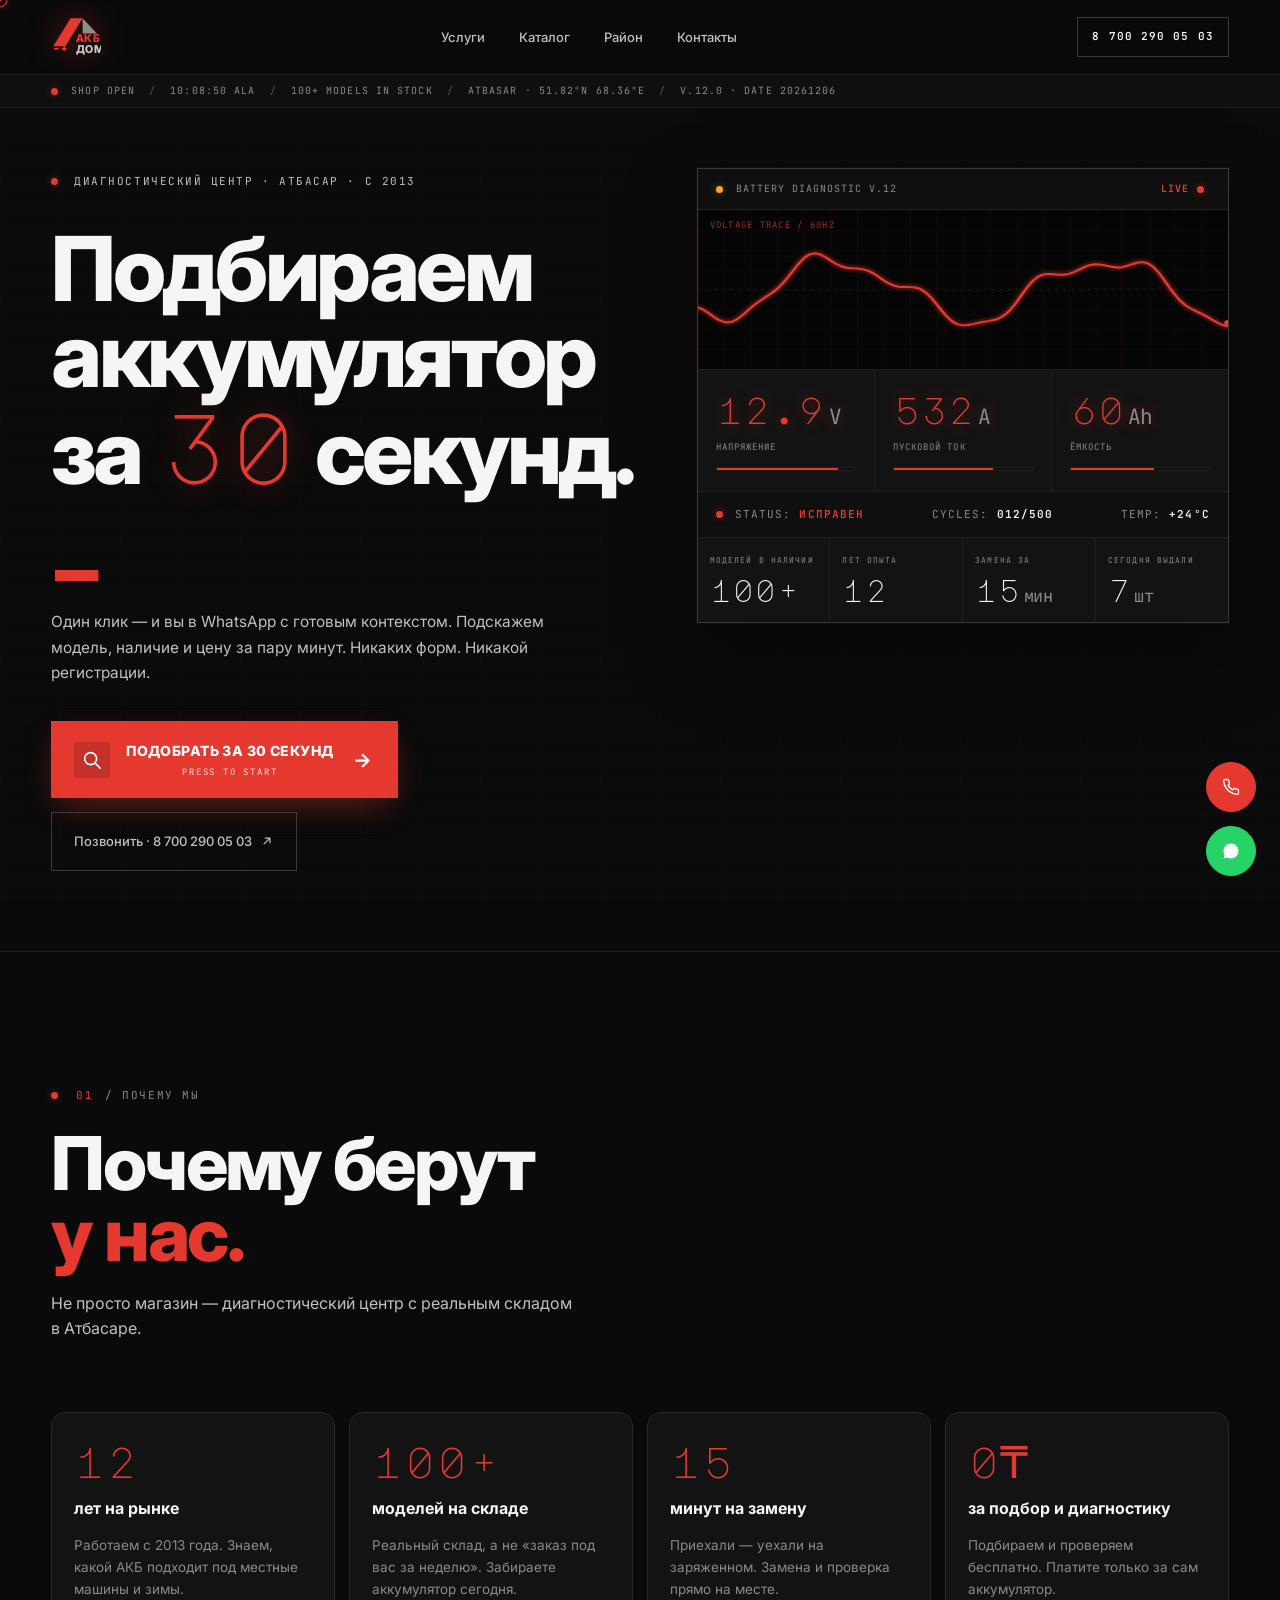
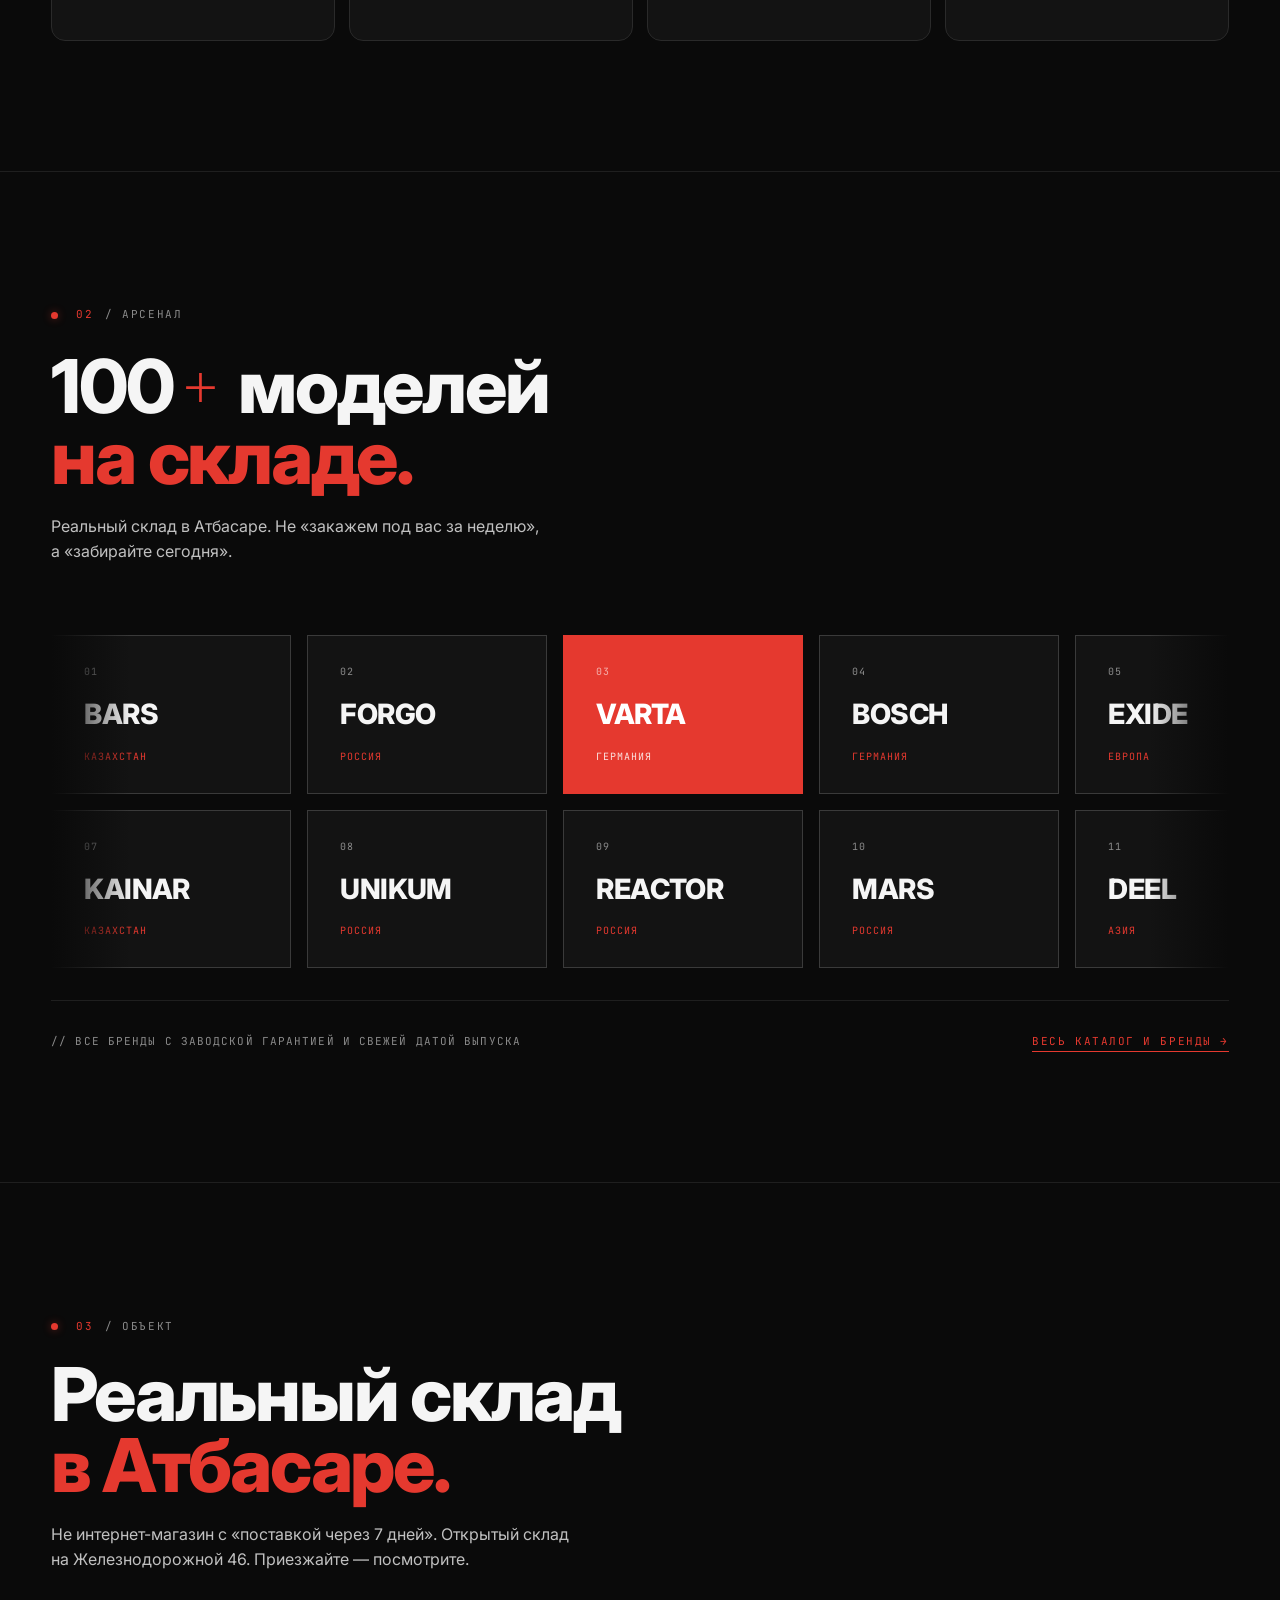
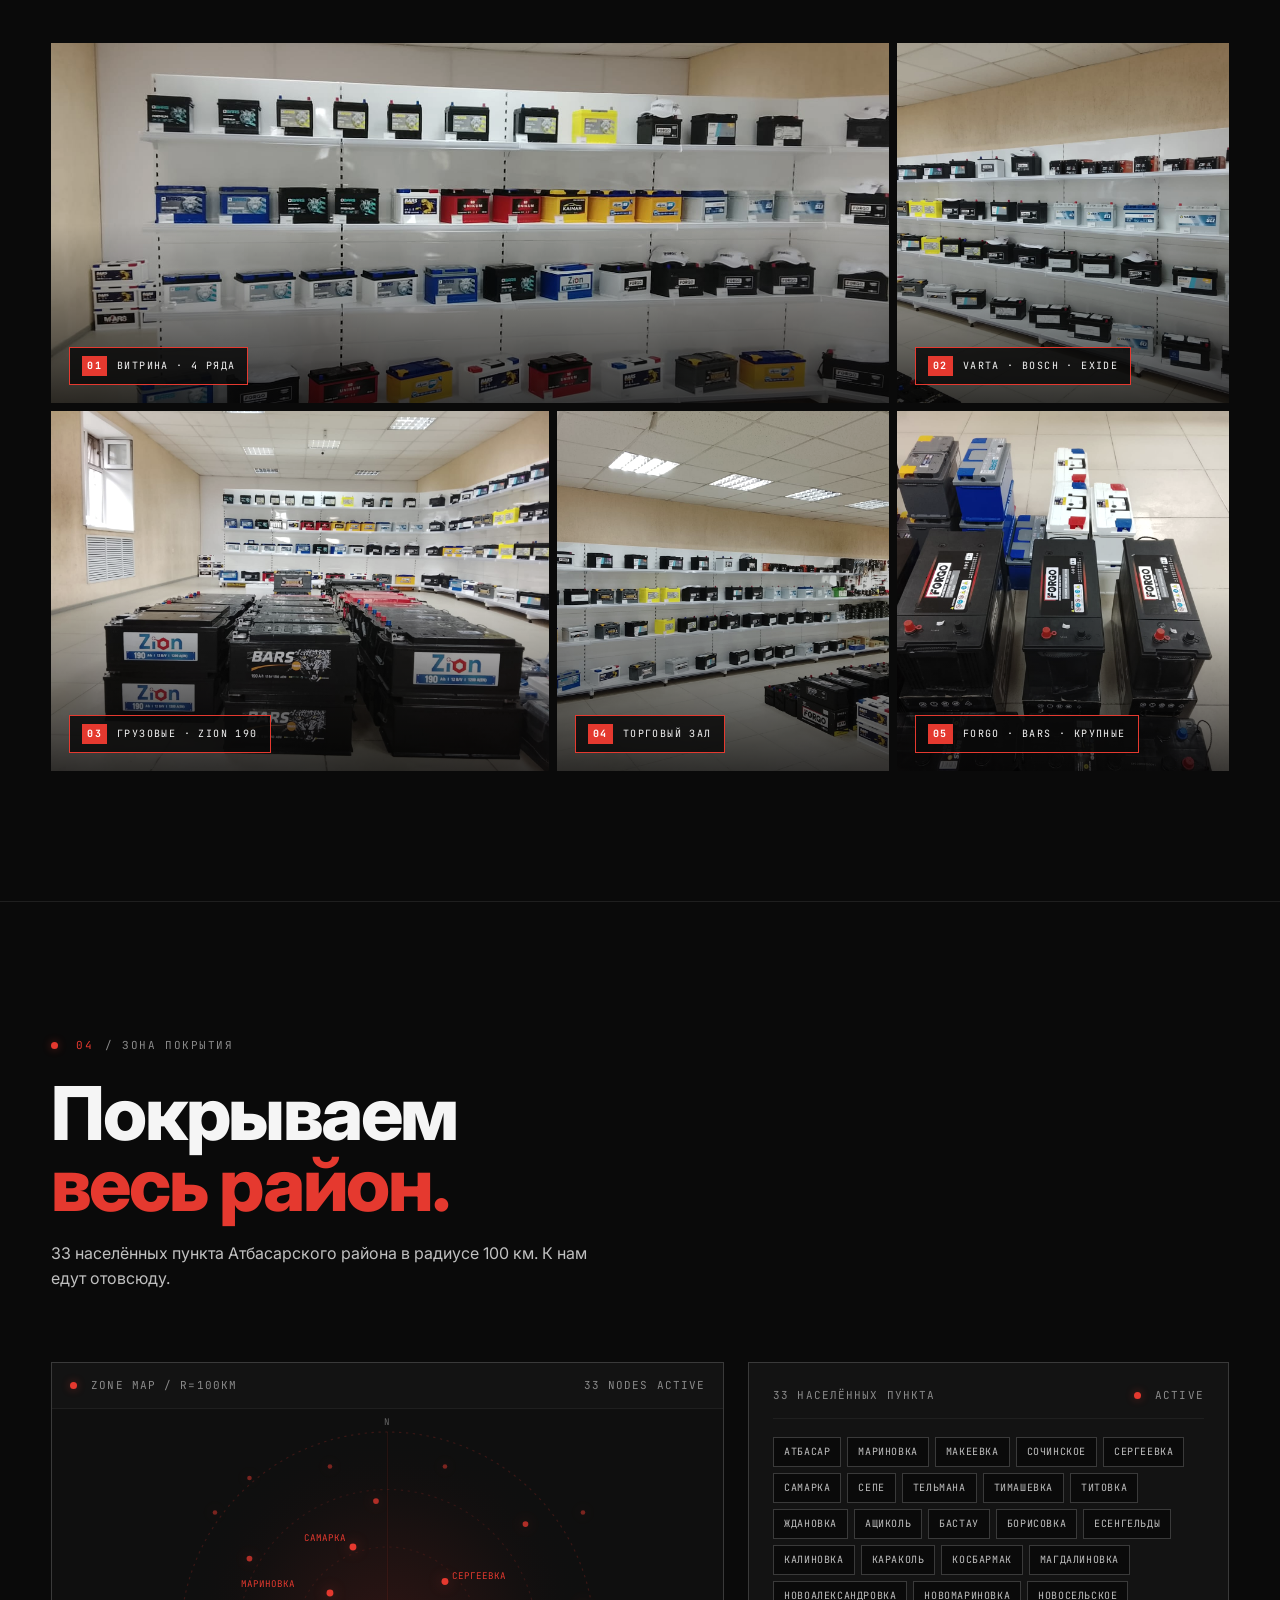
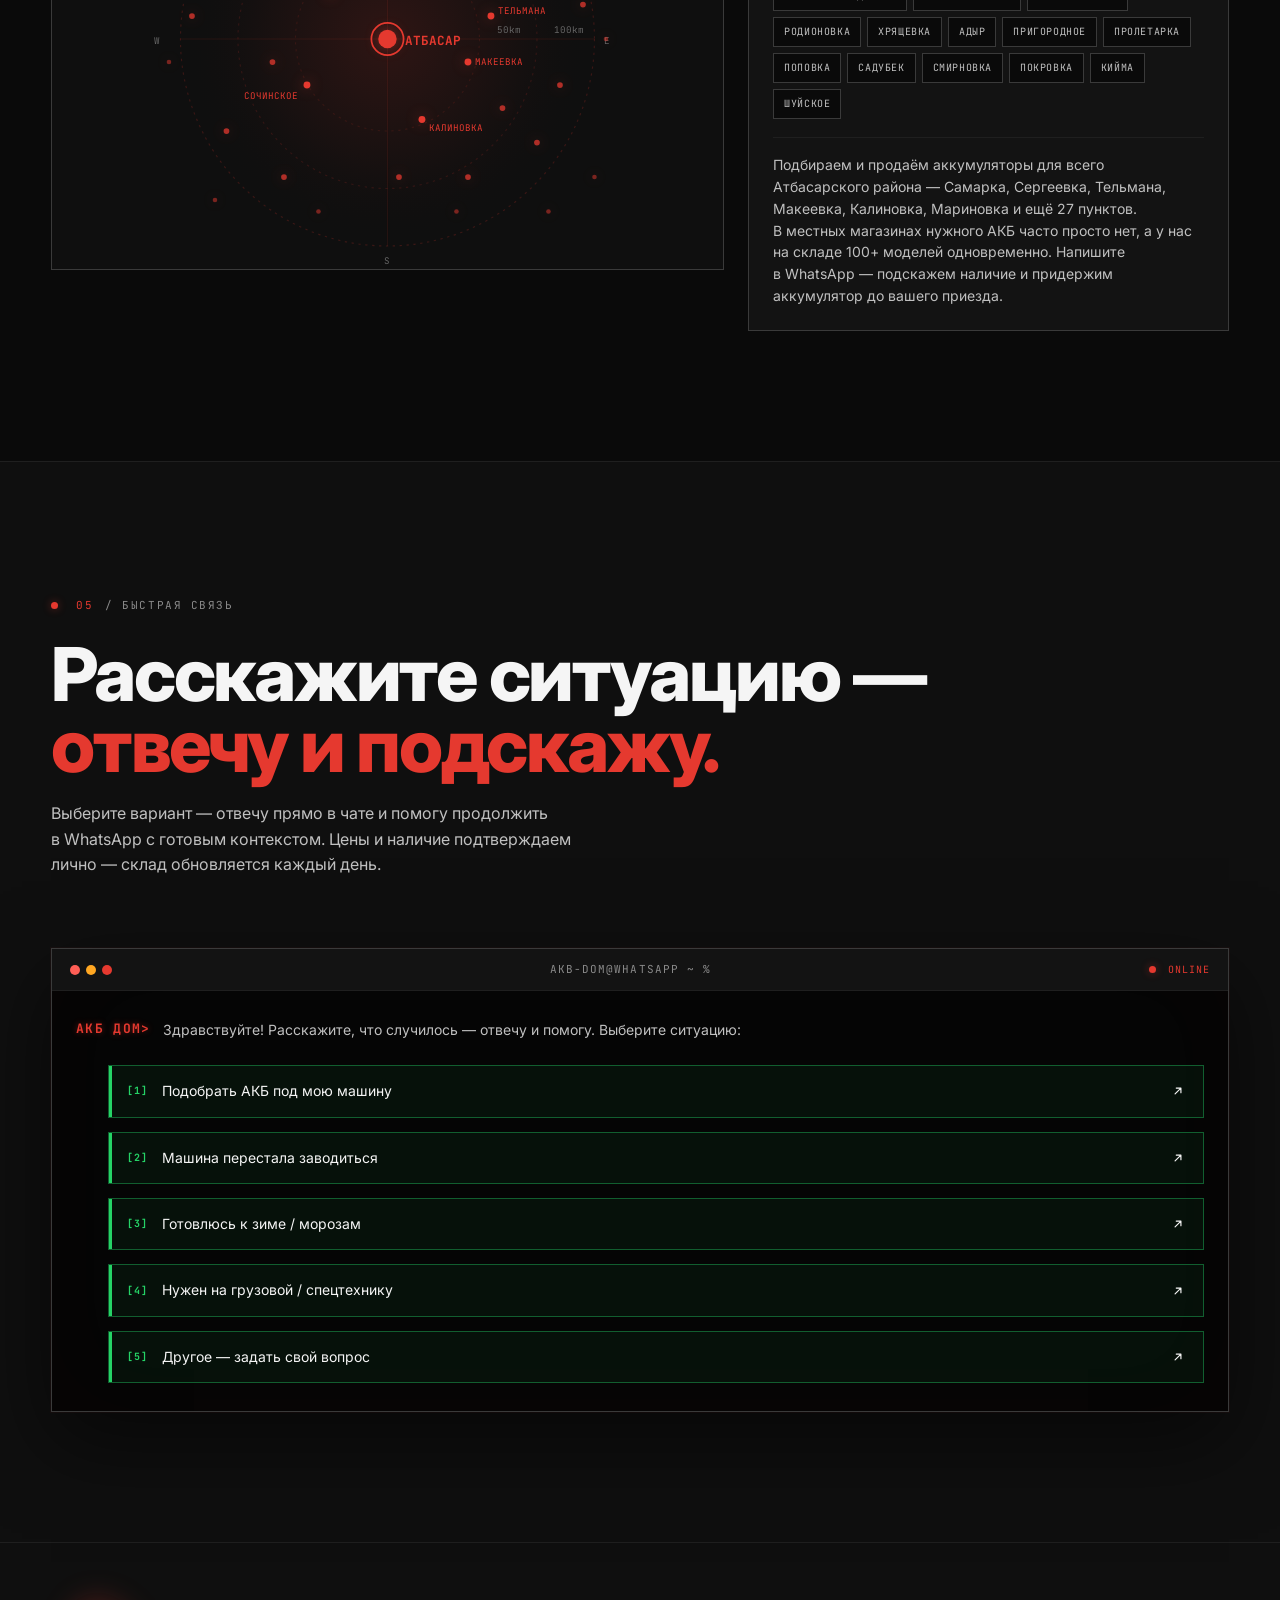
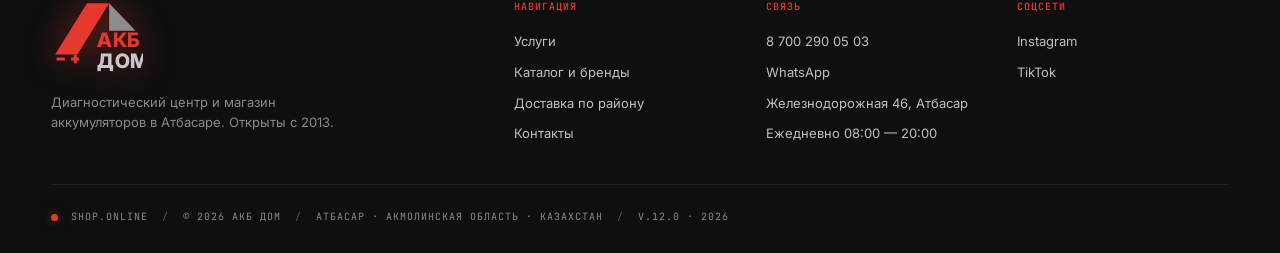
==== index.html @ 61aceb61 "Навигация: убрал номера 01-04 из пунктов меню Co-Authored-By: Claude Opus 4.8 <noreply@anthropic.com" ====
<!DOCTYPE html>
<html lang="ru">
<head>
<meta charset="UTF-8" />
<meta name="viewport" content="width=device-width, initial-scale=1.0, viewport-fit=cover" />
<meta name="theme-color" content="#E5392F" />

<title>Аккумуляторы в Атбасаре — подбор и замена за 15 мин | АКБ Дом</title>
<meta name="description" content="Аккумуляторы в Атбасаре: подбор за 30 сек, замена за 15 мин. 100+ моделей — BARS, VARTA, BOSCH, ZION. Диагностика бесплатно. Железнодорожная 46. ☎ 8 700 290 05 03." />
<meta name="robots" content="index, follow, max-image-preview:large" />
<meta name="geo.region" content="KZ-AKM" />
<meta name="geo.placename" content="Атбасар" />
<meta name="geo.position" content="51.82049;68.36369" />
<meta name="ICBM" content="51.82049, 68.36369" />
<link rel="canonical" href="https://akb-dom-atbasar.kz/" />

<meta property="og:type" content="website" />
<meta property="og:locale" content="ru_KZ" />
<meta property="og:site_name" content="АКБ Дом" />
<meta property="og:title" content="Аккумуляторы в Атбасаре — подбор и замена за 15 мин | АКБ Дом" />
<meta property="og:description" content="Аккумуляторы в Атбасаре: подбор за 30 сек, замена за 15 мин. 100+ моделей — BARS, VARTA, BOSCH, ZION. Диагностика бесплатно. Железнодорожная 46. ☎ 8 700 290 05 03." />
<meta property="og:image" content="https://akb-dom-atbasar.kz/og-cover.jpg" />
<meta property="og:url" content="https://akb-dom-atbasar.kz/" />

<link rel="preconnect" href="https://fonts.googleapis.com" />
<link rel="preconnect" href="https://fonts.gstatic.com" crossorigin />
<link href="https://fonts.googleapis.com/css2?family=Inter:wght@400;500;600;700;800;900&family=JetBrains+Mono:wght@400;500;700&family=Major+Mono+Display&display=swap" rel="stylesheet" />
<link rel="icon" type="image/svg+xml" href="favicon.svg" />
<link rel="stylesheet" href="styles.css?v=1" />

<script type="application/ld+json">
{
  "@context":"https://schema.org","@type":"AutoPartsStore","@id":"https://akb-dom-atbasar.kz/#business",
  "name":"АКБ Дом","alternateName":["AKB Dom Atbasar","АКБ Дом Атбасар"],
  "description":"Диагностический центр и самый большой магазин аккумуляторов в Атбасаре. Бесплатный подбор АКБ. 100+ моделей. 12 лет на рынке. BARS, FORGO, VARTA, BOSCH, EXIDE, ZION, KAINAR.",
  "url":"https://akb-dom-atbasar.kz/","logo":"https://akb-dom-atbasar.kz/images/akb-dom-logo.jpg",
  "image":["https://akb-dom-atbasar.kz/images/akb-dom-atbasar-1.jpg","https://akb-dom-atbasar.kz/images/akb-dom-atbasar-2.jpg","https://akb-dom-atbasar.kz/images/akb-dom-atbasar-3.jpg","https://akb-dom-atbasar.kz/images/akb-dom-atbasar-4.jpg"],
  "telephone":"+77002900503","priceRange":"20000 — 180000 ₸","currenciesAccepted":"KZT","paymentAccepted":"Cash, Credit Card, Kaspi","foundingDate":"2013",
  "address":{"@type":"PostalAddress","streetAddress":"Железнодорожная улица, 46","addressLocality":"Атбасар","addressRegion":"Акмолинская область","addressCountry":"KZ","postalCode":"020400"},
  "geo":{"@type":"GeoCoordinates","latitude":51.82049,"longitude":68.36369},
  "openingHoursSpecification":[{"@type":"OpeningHoursSpecification","dayOfWeek":["Monday","Tuesday","Wednesday","Thursday","Friday","Saturday","Sunday"],"opens":"08:00","closes":"20:00"}],
  "sameAs":["https://www.instagram.com/akb.dom_astana","https://www.tiktok.com/@akb.dom_astana","https://2gis.kz/firm/70000001114789784"],
  "hasMap":"https://2gis.kz/firm/70000001114789784",
  "areaServed":[{"@type":"City","name":"Атбасар"},{"@type":"AdministrativeArea","name":"Атбасарский район"},{"@type":"Place","name":"Самарка"},{"@type":"Place","name":"Сергеевка"},{"@type":"Place","name":"Тельмана"},{"@type":"Place","name":"Макеевка"},{"@type":"Place","name":"Калиновка"},{"@type":"Place","name":"Сочинское"},{"@type":"Place","name":"Мариновка"}],
  "makesOffer":[
    {"@type":"Offer","itemOffered":{"@type":"Service","name":"Подбор аккумулятора","description":"Бесплатный подбор АКБ по марке, модели и году авто за 30 секунд."}},
    {"@type":"Offer","itemOffered":{"@type":"Service","name":"Замена аккумулятора","description":"Замена АКБ на месте в Атбасаре за 15 минут."}},
    {"@type":"Offer","itemOffered":{"@type":"Service","name":"Диагностика аккумулятора","description":"Проверка напряжения, пускового тока и состояния батареи."}},
    {"@type":"Offer","itemOffered":{"@type":"Service","name":"Зарядка аккумулятора","description":"Зарядка разряженного аккумулятора правильным током."}}
  ],
  "brand":[{"@type":"Brand","name":"BARS"},{"@type":"Brand","name":"FORGO"},{"@type":"Brand","name":"VARTA"},{"@type":"Brand","name":"BOSCH"},{"@type":"Brand","name":"EXIDE"},{"@type":"Brand","name":"ZION"},{"@type":"Brand","name":"KAINAR"},{"@type":"Brand","name":"UNIKUM"}]
}
</script>
</head>
<body>

<svg xmlns="http://www.w3.org/2000/svg" style="display:none">
  <defs>
    <symbol id="roof" viewBox="0 0 40 40"><path d="M 22 6 L 36 24 L 22 24 Z" fill="#8E8D8D"/><path d="M 6 24 L 18 6 L 30 24 Z" fill="#E5392F"/><rect x="13" y="22" width="2" height="6" fill="#E5392F"/><rect x="21" y="22" width="2" height="6" fill="#8E8D8D"/></symbol>
    <symbol id="bolt" viewBox="0 0 24 24"><path d="M14 2 L4 14 H11 L10 22 L20 10 H13 L14 2 Z" fill="currentColor"/></symbol>
    <symbol id="arrow" viewBox="0 0 24 24"><path d="M5 12 H19 M13 6 L19 12 L13 18" fill="none" stroke="currentColor" stroke-width="2" stroke-linejoin="round" stroke-linecap="round"/></symbol>
    <symbol id="arrow-tr" viewBox="0 0 24 24"><path d="M7 17 L17 7 M9 7 H17 V15" fill="none" stroke="currentColor" stroke-width="2" stroke-linejoin="round" stroke-linecap="round"/></symbol>
    <symbol id="phone" viewBox="0 0 24 24"><path d="M22 16.92v3a2 2 0 0 1-2.18 2 19.79 19.79 0 0 1-8.63-3.07 19.5 19.5 0 0 1-6-6 19.79 19.79 0 0 1-3.07-8.67A2 2 0 0 1 4.11 2h3a2 2 0 0 1 2 1.72c.13.96.37 1.9.72 2.81a2 2 0 0 1-.45 2.11L8.09 9.91a16 16 0 0 0 6 6l1.27-1.27a2 2 0 0 1 2.11-.45c.91.35 1.85.59 2.81.72A2 2 0 0 1 22 16.92z" fill="none" stroke="currentColor" stroke-width="1.8" stroke-linejoin="round" stroke-linecap="round"/></symbol>
    <symbol id="wa" viewBox="0 0 24 24"><path d="M17.5 14.4c-.3-.15-1.76-.87-2.03-.97-.27-.1-.47-.15-.67.15-.2.3-.77.97-.94 1.16-.17.2-.35.22-.64.08-.3-.15-1.26-.46-2.39-1.48-.88-.79-1.48-1.76-1.65-2.06-.17-.3-.02-.46.13-.6.13-.13.3-.35.45-.52.15-.17.2-.3.3-.5.1-.2.05-.37-.03-.52-.07-.15-.67-1.61-.92-2.21-.24-.58-.49-.5-.67-.51-.17-.01-.37-.01-.57-.01-.2 0-.52.07-.79.37-.27.3-1.04 1.02-1.04 2.48s1.07 2.88 1.21 3.07c.15.2 2.1 3.2 5.08 4.49.71.3 1.26.49 1.69.62.71.23 1.36.2 1.87.12.57-.08 1.76-.72 2-1.41.25-.7.25-1.29.17-1.41-.07-.12-.27-.2-.57-.35zM12 2C6.48 2 2 6.48 2 12c0 1.9.53 3.66 1.44 5.17L2 22l4.83-1.44A9.97 9.97 0 0 0 12 22c5.52 0 10-4.48 10-10S17.52 2 12 2z" fill="currentColor"/></symbol>
    <symbol id="check" viewBox="0 0 24 24"><path d="M5 12 L10 17 L19 7" fill="none" stroke="currentColor" stroke-width="2.5" stroke-linejoin="round" stroke-linecap="round"/></symbol>
    <symbol id="x" viewBox="0 0 24 24"><path d="M6 6 L18 18 M18 6 L6 18" stroke="currentColor" stroke-width="2" stroke-linecap="round"/></symbol>
    <symbol id="dot" viewBox="0 0 8 8"><circle cx="4" cy="4" r="2" fill="currentColor"/></symbol>
    <symbol id="key" viewBox="0 0 24 24"><path d="M15 7 A 4 4 0 1 0 11.85 11.85 L 4 19.7 V 21 H 6 V 19 H 8 V 17 H 10 V 14.85" fill="none" stroke="currentColor" stroke-width="1.8" stroke-linejoin="round" stroke-linecap="round"/><circle cx="16" cy="7" r="1.2" fill="currentColor"/></symbol>
    <symbol id="search" viewBox="0 0 24 24"><circle cx="10.5" cy="10.5" r="6.5" fill="none" stroke="currentColor" stroke-width="1.8"/><line x1="15.5" y1="15.5" x2="21" y2="21" stroke="currentColor" stroke-width="1.8" stroke-linecap="round"/></symbol>
    <symbol id="logo" viewBox="40 40 332 278">
      <polygon points="55,240 170,55 250,55 135,240" fill="#E5392F"/>
      <polygon points="250,55 345,155 250,155" fill="#8E8D8D"/>
      <rect x="60" y="251" width="30" height="11" rx="2" fill="#E5392F"/>
      <rect x="112" y="251" width="30" height="11" rx="2" fill="#E5392F"/>
      <rect x="122" y="241" width="11" height="31" rx="2" fill="#E5392F"/>
      <text x="206" y="212" font-family="Inter, Arial, sans-serif" font-weight="800" font-size="72" letter-spacing="2" fill="#E5392F">АКБ</text>
      <text x="206" y="288" font-family="Inter, Arial, sans-serif" font-weight="800" font-size="72" letter-spacing="2" fill="#C8C8C8">ДОМ</text>
    </symbol>
  </defs>
</svg>

<!-- BOOT SCREEN (приветствие при загрузке) -->
<div class="boot" id="boot" aria-hidden="true">
  <div class="boot-inner">
    <div class="boot-bolt">
      <svg width="56" height="56" viewBox="0 0 24 24"><use href="#bolt"/></svg>
    </div>
    <div class="boot-text">
      <div class="boot-line mono"><span class="boot-prompt">&gt;</span> SYSTEM CHECK ........... <span class="boot-ok">OK</span></div>
      <div class="boot-line mono"><span class="boot-prompt">&gt;</span> BATTERY MODULE ......... <span class="boot-ok">100%</span></div>
      <div class="boot-line mono"><span class="boot-prompt">&gt;</span> CONNECTING TO АКБ ДОМ .. <span class="boot-ok">ONLINE</span></div>
      <div class="boot-line mono"><span class="boot-prompt">&gt;</span> LOADING DIAGNOSTIC UI...</div>
    </div>
  </div>
</div>

<!-- Custom cursor -->
<div class="cursor" id="cursor" aria-hidden="true">
  <svg viewBox="0 0 24 24"><circle cx="12" cy="12" r="6" fill="none" stroke="currentColor" stroke-width="1"/><circle cx="12" cy="12" r="1.4" fill="currentColor"/></svg>
</div>

<!-- Floating CTAs -->
<a class="fcta fcta-call" href="tel:+77002900503" aria-label="Позвонить" data-sound="click">
  <svg width="18" height="18"><use href="#phone"/></svg>
</a>
<a class="fcta fcta-wa" href="https://wa.me/77002900503" target="_blank" rel="noopener" aria-label="WhatsApp" data-sound="click">
  <svg width="18" height="18"><use href="#wa"/></svg>
</a>

<header class="sysbar">
  <div class="container sysbar-row">
    <a href="index.html" class="brand" data-sound="click">
      <span class="brand-mark"><svg width="50" height="42" role="img" aria-label="АКБ Дом — аккумуляторы в Атбасаре"><use href="#logo"/></svg></span>
    </a>
    <nav class="nav">
      <a href="uslugi.html" data-sound="click"><span>Услуги</span></a>
      <a href="katalog.html" data-sound="click"><span>Каталог</span></a>
      <a href="rayon.html" data-sound="click"><span>Район</span></a>
      <a href="kontakty.html" data-sound="click"><span>Контакты</span></a>
    </nav>
    <a href="tel:+77002900503" class="sys-cta mono" data-sound="click">
      8 700 290 05 03
    </a>
  </div>
  <div class="ticker-bar mono" aria-hidden="true">
    <div class="container ticker-row">
      <span><i class="led led-on"></i> SHOP OPEN</span>
      <span class="sep">/</span>
      <span id="local-time">--:--:-- ALA</span>
      <span class="sep">/</span>
      <span class="hide-sm">100+ MODELS IN STOCK</span>
      <span class="sep hide-sm">/</span>
      <span class="hide-sm">ATBASAR · 51.82°N 68.36°E</span>
      <span class="sep hide-sm">/</span>
      <span>v.12.0 · DATE <span id="datestamp">--</span></span>
    </div>
  </div>
</header>

<section class="hero" id="top">
  <div class="hero-grid container">
    <!-- LEFT: Big claim + CTA -->
    <div class="hero-claim">
      <span class="eyebrow mono">
        <i class="led led-on"></i>
        ДИАГНОСТИЧЕСКИЙ ЦЕНТР · АТБАСАР · С 2013
      </span>
      <h1 class="hero-h1">
        Подбираем<br/>
        аккумулятор<br/>
        за <span class="big-num">30</span>&nbsp;секунд.
        <span class="hero-cursor">_</span>
      </h1>
      <p class="hero-sub">
        Один клик — и&nbsp;вы&nbsp;в&nbsp;WhatsApp с&nbsp;готовым контекстом. Подскажем модель,
        наличие и&nbsp;цену за&nbsp;пару минут. Никаких форм. Никакой регистрации.
      </p>
      <div class="hero-actions">
        <button class="ignite-btn" id="ignite-btn" data-sound="ignite">
          <span class="ignite-glow"></span>
          <span class="ignite-icon"><svg width="22" height="22"><use href="#search"/></svg></span>
          <span class="ignite-label">
            <span class="ignite-text">ПОДОБРАТЬ ЗА&nbsp;30&nbsp;СЕКУНД</span>
            <span class="ignite-sub mono">PRESS TO START</span>
          </span>
          <span class="ignite-arrow">→</span>
        </button>
        <a href="tel:+77002900503" class="ghost-btn" data-sound="click">
          <span>Позвонить&nbsp;· 8&nbsp;700&nbsp;290&nbsp;05&nbsp;03</span>
          <svg width="14" height="14"><use href="#arrow-tr"/></svg>
        </a>
      </div>
    </div>

    <!-- RIGHT: Live dashboard widget -->
    <div class="dash">
      <!-- Top: header strip -->
      <div class="dash-head mono">
        <span><i class="led led-amber"></i> BATTERY DIAGNOSTIC v.12</span>
        <span class="dash-head-right">
          <span>LIVE</span>
          <i class="led led-on led-blink"></i>
        </span>
      </div>

      <!-- Big oscilloscope -->
      <div class="osc">
        <svg viewBox="0 0 400 160" preserveAspectRatio="none" aria-hidden="true">
          <!-- grid -->
          <defs>
            <pattern id="osc-grid" width="20" height="20" patternUnits="userSpaceOnUse">
              <path d="M 20 0 L 0 0 0 20" fill="none" stroke="rgba(229,57,47,.08)" stroke-width="1"/>
            </pattern>
          </defs>
          <rect width="400" height="160" fill="url(#osc-grid)"/>
          <!-- middle axis -->
          <line x1="0" y1="80" x2="400" y2="80" stroke="rgba(229,57,47,.2)" stroke-width="1" stroke-dasharray="2 4"/>
          <!-- live wave -->
          <path id="osc-wave" d="" fill="none" stroke="#E5392F" stroke-width="2" stroke-linejoin="round" stroke-linecap="round" filter="url(#osc-glow)"/>
          <filter id="osc-glow">
            <feGaussianBlur in="SourceGraphic" stdDeviation="2"/>
            <feMerge>
              <feMergeNode/>
              <feMergeNode in="SourceGraphic"/>
            </feMerge>
          </filter>
          <!-- moving dot at end -->
          <circle id="osc-dot" cx="0" cy="80" r="3" fill="#E5392F"/>
        </svg>
        <span class="osc-tag mono">VOLTAGE TRACE / 60Hz</span>
      </div>

      <!-- Big metrics row -->
      <div class="metrics">
        <div class="metric">
          <div class="metric-num"><span id="m-voltage">12.8</span><span class="metric-u">V</span></div>
          <div class="metric-lbl mono">НАПРЯЖЕНИЕ</div>
          <div class="metric-bar"><span class="metric-fill" style="width:88%"></span></div>
        </div>
        <div class="metric">
          <div class="metric-num"><span id="m-cca">540</span><span class="metric-u">A</span></div>
          <div class="metric-lbl mono">ПУСКОВОЙ&nbsp;ТОК</div>
          <div class="metric-bar"><span class="metric-fill" style="width:72%"></span></div>
        </div>
        <div class="metric">
          <div class="metric-num"><span id="m-cap">60</span><span class="metric-u">Ah</span></div>
          <div class="metric-lbl mono">ЁМКОСТЬ</div>
          <div class="metric-bar"><span class="metric-fill" style="width:60%"></span></div>
        </div>
      </div>

      <!-- Status row -->
      <div class="dash-foot">
        <div class="status-item">
          <i class="led led-on"></i>
          <span class="mono">STATUS: <strong class="ok-text">ИСПРАВЕН</strong></span>
        </div>
        <div class="status-item">
          <span class="mono">CYCLES: <strong>012/500</strong></span>
        </div>
        <div class="status-item">
          <span class="mono">TEMP: <strong>+24°C</strong></span>
        </div>
      </div>

      <!-- Side panel with counters -->
      <div class="dash-panels">
        <div class="dash-panel">
          <span class="panel-lbl mono">МОДЕЛЕЙ В НАЛИЧИИ</span>
          <span class="panel-num" data-counter="100" data-suffix="+">000</span>
        </div>
        <div class="dash-panel">
          <span class="panel-lbl mono">ЛЕТ ОПЫТА</span>
          <span class="panel-num" data-counter="12">00</span>
        </div>
        <div class="dash-panel">
          <span class="panel-lbl mono">ЗАМЕНА ЗА</span>
          <span class="panel-num"><span data-counter="15">00</span><span class="panel-u">мин</span></span>
        </div>
        <div class="dash-panel">
          <span class="panel-lbl mono">СЕГОДНЯ ВЫДАЛИ</span>
          <span class="panel-num"><span id="today-given">7</span><span class="panel-u">шт</span></span>
        </div>
      </div>
    </div>
  </div>
</section>

<section class="section why-sec" id="why">
  <div class="container">
    <header class="sec-head">
      <div class="sec-eyebrow mono">
        <i class="dot phosphor"></i>01
        <span class="sec-eyebrow-lbl">/ ПОЧЕМУ МЫ</span>
      </div>
      <h2 class="sec-h2">
        Почему берут<br/>
        <span class="ph">у нас.</span>
      </h2>
      <p class="sec-sub">Не&nbsp;просто магазин — диагностический центр с&nbsp;реальным складом в&nbsp;Атбасаре.</p>
    </header>

    <div class="why-grid">
      <div class="why-item reveal"><div class="why-big">12</div><span class="why-lbl">лет на рынке</span><p class="why-desc">Работаем с 2013 года. Знаем, какой АКБ подходит под местные машины и зимы.</p></div>
      <div class="why-item reveal"><div class="why-big">100+</div><span class="why-lbl">моделей на складе</span><p class="why-desc">Реальный склад, а не «заказ под вас за неделю». Забираете аккумулятор сегодня.</p></div>
      <div class="why-item reveal"><div class="why-big">15</div><span class="why-lbl">минут на замену</span><p class="why-desc">Приехали — уехали на заряженном. Замена и проверка прямо на месте.</p></div>
      <div class="why-item reveal"><div class="why-big">0₸</div><span class="why-lbl">за подбор и диагностику</span><p class="why-desc">Подбираем и проверяем бесплатно. Платите только за сам аккумулятор.</p></div>
    </div>
  </div>
</section>

<section class="section arsenal" id="arsenal">
  <div class="container">
    <header class="sec-head">
      <div class="sec-eyebrow mono">
        <i class="dot phosphor"></i>02
        <span class="sec-eyebrow-lbl">/ АРСЕНАЛ</span>
      </div>
      <h2 class="sec-h2">
        100<span class="plus">+</span> моделей<br/>
        <span class="ph">на складе.</span>
      </h2>
      <p class="sec-sub">Реальный склад в&nbsp;Атбасаре. Не «закажем под&nbsp;вас за&nbsp;неделю», а&nbsp;«забирайте сегодня».</p>
    </header>

    <div class="brands-stack">
      <div class="bstack-row" data-direction="left">
        <div class="bstack-track">
          <div class="bbox" data-brand="BARS"><span class="bbox-num mono">01</span><span class="bbox-name">BARS</span><span class="bbox-meta mono">КАЗАХСТАН</span></div>
          <div class="bbox" data-brand="FORGO"><span class="bbox-num mono">02</span><span class="bbox-name">FORGO</span><span class="bbox-meta mono">РОССИЯ</span></div>
          <div class="bbox bbox-feat" data-brand="VARTA"><span class="bbox-num mono">03</span><span class="bbox-name">VARTA</span><span class="bbox-meta mono">ГЕРМАНИЯ</span></div>
          <div class="bbox" data-brand="BOSCH"><span class="bbox-num mono">04</span><span class="bbox-name">BOSCH</span><span class="bbox-meta mono">ГЕРМАНИЯ</span></div>
          <div class="bbox" data-brand="EXIDE"><span class="bbox-num mono">05</span><span class="bbox-name">EXIDE</span><span class="bbox-meta mono">ЕВРОПА</span></div>
          <div class="bbox" data-brand="ZION"><span class="bbox-num mono">06</span><span class="bbox-name">ZION</span><span class="bbox-meta mono">КАЗАХСТАН · ГРУЗОВЫЕ</span></div>
          <!-- duplicate for seamless loop -->
          <div class="bbox" data-brand="BARS"><span class="bbox-num mono">01</span><span class="bbox-name">BARS</span><span class="bbox-meta mono">КАЗАХСТАН</span></div>
          <div class="bbox" data-brand="FORGO"><span class="bbox-num mono">02</span><span class="bbox-name">FORGO</span><span class="bbox-meta mono">РОССИЯ</span></div>
          <div class="bbox bbox-feat" data-brand="VARTA"><span class="bbox-num mono">03</span><span class="bbox-name">VARTA</span><span class="bbox-meta mono">ГЕРМАНИЯ</span></div>
          <div class="bbox" data-brand="BOSCH"><span class="bbox-num mono">04</span><span class="bbox-name">BOSCH</span><span class="bbox-meta mono">ГЕРМАНИЯ</span></div>
        </div>
      </div>
      <div class="bstack-row" data-direction="right">
        <div class="bstack-track reverse">
          <div class="bbox" data-brand="KAINAR"><span class="bbox-num mono">07</span><span class="bbox-name">KAINAR</span><span class="bbox-meta mono">КАЗАХСТАН</span></div>
          <div class="bbox" data-brand="UNIKUM"><span class="bbox-num mono">08</span><span class="bbox-name">UNIKUM</span><span class="bbox-meta mono">РОССИЯ</span></div>
          <div class="bbox" data-brand="REACTOR"><span class="bbox-num mono">09</span><span class="bbox-name">REACTOR</span><span class="bbox-meta mono">РОССИЯ</span></div>
          <div class="bbox" data-brand="MARS"><span class="bbox-num mono">10</span><span class="bbox-name">MARS</span><span class="bbox-meta mono">РОССИЯ</span></div>
          <div class="bbox" data-brand="DEEL"><span class="bbox-num mono">11</span><span class="bbox-name">DEEL</span><span class="bbox-meta mono">АЗИЯ</span></div>
          <div class="bbox" data-brand="WESTA"><span class="bbox-num mono">12</span><span class="bbox-name">WESTA</span><span class="bbox-meta mono">УКРАИНА</span></div>
          <div class="bbox" data-brand="KAINAR"><span class="bbox-num mono">07</span><span class="bbox-name">KAINAR</span><span class="bbox-meta mono">КАЗАХСТАН</span></div>
          <div class="bbox" data-brand="UNIKUM"><span class="bbox-num mono">08</span><span class="bbox-name">UNIKUM</span><span class="bbox-meta mono">РОССИЯ</span></div>
          <div class="bbox" data-brand="REACTOR"><span class="bbox-num mono">09</span><span class="bbox-name">REACTOR</span><span class="bbox-meta mono">РОССИЯ</span></div>
          <div class="bbox" data-brand="MARS"><span class="bbox-num mono">10</span><span class="bbox-name">MARS</span><span class="bbox-meta mono">РОССИЯ</span></div>
        </div>
      </div>
    </div>

    <div class="arsenal-foot mono">
      <span>// ВСЕ БРЕНДЫ С ЗАВОДСКОЙ ГАРАНТИЕЙ И&nbsp;СВЕЖЕЙ ДАТОЙ ВЫПУСКА</span>
      <a href="katalog.html" data-sound="click">
        ВЕСЬ КАТАЛОГ И&nbsp;БРЕНДЫ →
      </a>
    </div>
  </div>
</section>

<section class="section shop-sec">
  <div class="container">
    <header class="sec-head">
      <div class="sec-eyebrow mono">
        <i class="dot phosphor"></i>03
        <span class="sec-eyebrow-lbl">/ ОБЪЕКТ</span>
      </div>
      <h2 class="sec-h2">
        Реальный склад<br/>
        <span class="ph">в Атбасаре.</span>
      </h2>
      <p class="sec-sub">Не интернет-магазин с&nbsp;«поставкой через 7&nbsp;дней». Открытый склад на&nbsp;Железнодорожной 46. Приезжайте — посмотрите.</p>
    </header>

    <div class="shop-frames">
      <a href="images/akb-dom-atbasar-vitrina.jpg" class="shop-frame frame-1" data-lightbox>
        <img src="images/akb-dom-atbasar-vitrina.jpg" width="1600" height="1200" alt="Витрина магазина АКБ Дом в Атбасаре — 4 ряда аккумуляторов BARS, UNIKUM, KAINAR, VARTA" loading="lazy"/>
        <div class="frame-tag mono">
          <span class="frame-num">01</span>
          <span class="frame-name">ВИТРИНА · 4 РЯДА</span>
        </div>
        <div class="frame-corners">
          <span class="corner tl"></span>
          <span class="corner tr"></span>
          <span class="corner bl"></span>
          <span class="corner br"></span>
        </div>
      </a>
      <a href="images/akb-dom-atbasar-import.jpg" class="shop-frame frame-2" data-lightbox>
        <img src="images/akb-dom-atbasar-import.jpg" width="1600" height="1200" alt="Импортные аккумуляторы VARTA, BOSCH, EXIDE и FORGO в магазине АКБ Дом Атбасар" loading="lazy"/>
        <div class="frame-tag mono">
          <span class="frame-num">02</span>
          <span class="frame-name">VARTA · BOSCH · EXIDE</span>
        </div>
        <div class="frame-corners">
          <span class="corner tl"></span>
          <span class="corner tr"></span>
          <span class="corner bl"></span>
          <span class="corner br"></span>
        </div>
      </a>
      <a href="images/akb-dom-atbasar-gruzovye.jpg" class="shop-frame frame-3" data-lightbox>
        <img src="images/akb-dom-atbasar-gruzovye.jpg" width="1600" height="1200" alt="Грузовые аккумуляторы ZION 190 А·ч и BARS Truck в АКБ Дом Атбасар" loading="lazy"/>
        <div class="frame-tag mono">
          <span class="frame-num">03</span>
          <span class="frame-name">ГРУЗОВЫЕ · ZION 190</span>
        </div>
        <div class="frame-corners">
          <span class="corner tl"></span>
          <span class="corner tr"></span>
          <span class="corner bl"></span>
          <span class="corner br"></span>
        </div>
      </a>
      <a href="images/akb-dom-atbasar-zal.jpg" class="shop-frame frame-4" data-lightbox>
        <img src="images/akb-dom-atbasar-zal.jpg" width="1600" height="1200" alt="Торговый зал АКБ Дом в Атбасаре с аккумуляторами и автоаксессуарами" loading="lazy"/>
        <div class="frame-tag mono">
          <span class="frame-num">04</span>
          <span class="frame-name">ТОРГОВЫЙ ЗАЛ</span>
        </div>
        <div class="frame-corners">
          <span class="corner tl"></span>
          <span class="corner tr"></span>
          <span class="corner bl"></span>
          <span class="corner br"></span>
        </div>
      </a>
      <a href="images/akb-dom-atbasar-krupnye.jpg" class="shop-frame frame-5" data-lightbox>
        <img src="images/akb-dom-atbasar-krupnye.jpg" width="1600" height="1200" alt="Аккумуляторы большой ёмкости FORGO и BARS крупным планом в АКБ Дом" loading="lazy"/>
        <div class="frame-tag mono">
          <span class="frame-num">05</span>
          <span class="frame-name">FORGO · BARS · КРУПНЫЕ</span>
        </div>
        <div class="frame-corners">
          <span class="corner tl"></span>
          <span class="corner tr"></span>
          <span class="corner bl"></span>
          <span class="corner br"></span>
        </div>
      </a>
    </div>
  </div>
</section>

<section class="section region-sec" id="region">
  <div class="container">
    <header class="sec-head">
      <div class="sec-eyebrow mono">
        <i class="dot phosphor"></i>04
        <span class="sec-eyebrow-lbl">/ ЗОНА ПОКРЫТИЯ</span>
      </div>
      <h2 class="sec-h2">
        Покрываем<br/>
        <span class="ph">весь район.</span>
      </h2>
      <p class="sec-sub">33&nbsp;населённых пункта Атбасарского района в&nbsp;радиусе 100&nbsp;км. К&nbsp;нам едут отовсюду.</p>
    </header>

    <div class="region-grid">
      <div class="region-map">
        <div class="region-map-head mono">
          <span><i class="led led-on"></i> ZONE MAP / R=100km</span>
          <span>33 NODES ACTIVE</span>
        </div>
        <svg viewBox="0 0 500 400" class="region-svg">
          <!-- Concentric circles -->
          <defs>
            <radialGradient id="zone-grad">
              <stop offset="0%" stop-color="rgba(229,57,47,.15)"/>
              <stop offset="60%" stop-color="rgba(229,57,47,.04)"/>
              <stop offset="100%" stop-color="transparent"/>
            </radialGradient>
          </defs>
          <circle cx="250" cy="200" r="180" fill="url(#zone-grad)"/>
          <circle cx="250" cy="200" r="180" fill="none" stroke="rgba(229,57,47,.2)" stroke-width="1" stroke-dasharray="2 4"/>
          <circle cx="250" cy="200" r="130" fill="none" stroke="rgba(229,57,47,.15)" stroke-width="1" stroke-dasharray="2 4"/>
          <circle cx="250" cy="200" r="80" fill="none" stroke="rgba(229,57,47,.12)" stroke-width="1" stroke-dasharray="2 4"/>

          <!-- Crosshairs -->
          <line x1="250" y1="20" x2="250" y2="380" stroke="rgba(229,57,47,.1)" stroke-width="1"/>
          <line x1="70" y1="200" x2="430" y2="200" stroke="rgba(229,57,47,.1)" stroke-width="1"/>

          <!-- Distance labels -->
          <text x="250" y="14" text-anchor="middle" fill="#666" font-family="JetBrains Mono" font-size="8">N</text>
          <text x="438" y="204" fill="#666" font-family="JetBrains Mono" font-size="8">E</text>
          <text x="250" y="396" text-anchor="middle" fill="#666" font-family="JetBrains Mono" font-size="8">S</text>
          <text x="50" y="204" text-anchor="middle" fill="#666" font-family="JetBrains Mono" font-size="8">W</text>
          <text x="345" y="195" fill="#666" font-family="JetBrains Mono" font-size="8">50km</text>
          <text x="395" y="195" fill="#666" font-family="JetBrains Mono" font-size="8">100km</text>

          <!-- 33 pins (semi-realistic positions) -->
          <g class="region-pins">
            <!-- Atbasar - center -->
            <g class="pin pin-center">
              <circle cx="250" cy="200" r="8" fill="#E5392F"/>
              <circle cx="250" cy="200" r="14" fill="none" stroke="#E5392F" stroke-width="1.5" class="pin-pulse"/>
              <text x="265" y="205" fill="#E5392F" font-family="JetBrains Mono" font-size="11" font-weight="700">АТБАСАР</text>
            </g>
            <!-- ring 1 (close) -->
            <g class="pin"><circle cx="200" cy="160" r="3" fill="#E5392F"/><text x="170" y="155" fill="#E5392F" font-family="JetBrains Mono" font-size="8" text-anchor="end">МАРИНОВКА</text></g>
            <g class="pin"><circle cx="300" cy="150" r="3" fill="#E5392F"/><text x="306" y="148" fill="#E5392F" font-family="JetBrains Mono" font-size="8">СЕРГЕЕВКА</text></g>
            <g class="pin"><circle cx="320" cy="220" r="3" fill="#E5392F"/><text x="326" y="223" fill="#E5392F" font-family="JetBrains Mono" font-size="8">МАКЕЕВКА</text></g>
            <g class="pin"><circle cx="180" cy="240" r="3" fill="#E5392F"/><text x="172" y="252" fill="#E5392F" font-family="JetBrains Mono" font-size="8" text-anchor="end">СОЧИНСКОЕ</text></g>
            <g class="pin"><circle cx="280" cy="270" r="3" fill="#E5392F"/><text x="286" y="280" fill="#E5392F" font-family="JetBrains Mono" font-size="8">КАЛИНОВКА</text></g>
            <g class="pin"><circle cx="220" cy="120" r="3" fill="#E5392F"/><text x="214" y="115" fill="#E5392F" font-family="JetBrains Mono" font-size="8" text-anchor="end">САМАРКА</text></g>
            <g class="pin"><circle cx="340" cy="180" r="3" fill="#E5392F"/><text x="346" y="178" fill="#E5392F" font-family="JetBrains Mono" font-size="8">ТЕЛЬМАНА</text></g>
            <!-- ring 2 (mid) -->
            <g class="pin"><circle cx="130" cy="130" r="2.5" fill="#E5392F" opacity=".75"/></g>
            <g class="pin"><circle cx="370" cy="100" r="2.5" fill="#E5392F" opacity=".75"/></g>
            <g class="pin"><circle cx="400" cy="240" r="2.5" fill="#E5392F" opacity=".75"/></g>
            <g class="pin"><circle cx="380" cy="290" r="2.5" fill="#E5392F" opacity=".75"/></g>
            <g class="pin"><circle cx="110" cy="280" r="2.5" fill="#E5392F" opacity=".75"/></g>
            <g class="pin"><circle cx="160" cy="320" r="2.5" fill="#E5392F" opacity=".75"/></g>
            <g class="pin"><circle cx="320" cy="320" r="2.5" fill="#E5392F" opacity=".75"/></g>
            <g class="pin"><circle cx="80" cy="180" r="2.5" fill="#E5392F" opacity=".75"/></g>
            <g class="pin"><circle cx="420" cy="170" r="2.5" fill="#E5392F" opacity=".75"/></g>
            <g class="pin"><circle cx="150" cy="220" r="2.5" fill="#E5392F" opacity=".75"/></g>
            <g class="pin"><circle cx="350" cy="260" r="2.5" fill="#E5392F" opacity=".75"/></g>
            <g class="pin"><circle cx="240" cy="80" r="2.5" fill="#E5392F" opacity=".75"/></g>
            <g class="pin"><circle cx="260" cy="320" r="2.5" fill="#E5392F" opacity=".75"/></g>
            <!-- ring 3 (far, dim) -->
            <g class="pin"><circle cx="100" cy="90" r="2" fill="#E5392F" opacity=".5"/></g>
            <g class="pin"><circle cx="420" cy="90" r="2" fill="#E5392F" opacity=".5"/></g>
            <g class="pin"><circle cx="100" cy="340" r="2" fill="#E5392F" opacity=".5"/></g>
            <g class="pin"><circle cx="430" cy="320" r="2" fill="#E5392F" opacity=".5"/></g>
            <g class="pin"><circle cx="60" cy="220" r="2" fill="#E5392F" opacity=".5"/></g>
            <g class="pin"><circle cx="440" cy="200" r="2" fill="#E5392F" opacity=".5"/></g>
            <g class="pin"><circle cx="200" cy="50" r="2" fill="#E5392F" opacity=".5"/></g>
            <g class="pin"><circle cx="300" cy="50" r="2" fill="#E5392F" opacity=".5"/></g>
            <g class="pin"><circle cx="190" cy="350" r="2" fill="#E5392F" opacity=".5"/></g>
            <g class="pin"><circle cx="310" cy="350" r="2" fill="#E5392F" opacity=".5"/></g>
            <g class="pin"><circle cx="130" cy="60" r="2" fill="#E5392F" opacity=".5"/></g>
            <g class="pin"><circle cx="390" cy="350" r="2" fill="#E5392F" opacity=".5"/></g>
          </g>
        </svg>
      </div>

      <div class="region-list">
        <div class="region-list-head mono">
          <span>33 НАСЕЛЁННЫХ ПУНКТА</span>
          <span><i class="led led-on led-blink"></i> ACTIVE</span>
        </div>
        <div class="region-tags">
          <span>Атбасар</span><span>Мариновка</span><span>Макеевка</span><span>Сочинское</span><span>Сергеевка</span><span>Самарка</span><span>Сепе</span><span>Тельмана</span><span>Тимашевка</span><span>Титовка</span><span>Ждановка</span><span>Ащиколь</span><span>Бастау</span><span>Борисовка</span><span>Есенгельды</span><span>Калиновка</span><span>Караколь</span><span>Косбармак</span><span>Магдалиновка</span><span>Новоалександровка</span><span>Новомариновка</span><span>Новосельское</span><span>Родионовка</span><span>Хрящевка</span><span>Адыр</span><span>Пригородное</span><span>Пролетарка</span><span>Поповка</span><span>Садубек</span><span>Смирновка</span><span>Покровка</span><span>Кийма</span><span>Шуйское</span>
        </div>
        <p class="region-text">
          Подбираем и&nbsp;продаём аккумуляторы для всего Атбасарского района — Самарка, Сергеевка, Тельмана, Макеевка, Калиновка, Мариновка и&nbsp;ещё 27&nbsp;пунктов. В&nbsp;местных магазинах нужного АКБ часто просто нет, а&nbsp;у&nbsp;нас на&nbsp;складе 100+ моделей одновременно. Напишите в&nbsp;WhatsApp — подскажем наличие и&nbsp;придержим аккумулятор до&nbsp;вашего приезда.
        </p>
      </div>
    </div>
  </div>
</section>

<section class="section ai-sec" id="diag">
  <div class="container">
    <header class="sec-head">
      <div class="sec-eyebrow mono">
        <i class="dot phosphor"></i>05
        <span class="sec-eyebrow-lbl">/ БЫСТРАЯ СВЯЗЬ</span>
      </div>
      <h2 class="sec-h2">
        Расскажите ситуацию —<br/>
        <span class="ph">отвечу и подскажу.</span>
      </h2>
      <p class="sec-sub">Выберите вариант — отвечу прямо в&nbsp;чате и&nbsp;помогу продолжить в&nbsp;WhatsApp с&nbsp;готовым контекстом. Цены и&nbsp;наличие подтверждаем лично — склад обновляется каждый день.</p>
    </header>

    <div class="terminal">
      <div class="terminal-head">
        <span class="term-dots">
          <i class="term-dot d1"></i>
          <i class="term-dot d2"></i>
          <i class="term-dot d3"></i>
        </span>
        <span class="term-title mono">akb-dom@whatsapp ~ %</span>
        <span class="term-conn mono"><i class="led led-on led-blink"></i> ONLINE</span>
      </div>
      <div class="terminal-body" id="terminal-body">
        <div class="term-msg term-bot">
          <span class="term-prompt mono">АКБ&nbsp;ДОМ&gt;</span>
          <span class="term-text">Здравствуйте! Расскажите, что случилось — отвечу и&nbsp;помогу. Выберите ситуацию:</span>
        </div>
        <div class="term-options" id="term-options">
          <button type="button" class="term-opt term-opt-wa" data-scenario="podbor" data-sound="select"><span class="opt-key mono">[1]</span><span>Подобрать АКБ под&nbsp;мою машину</span><svg width="14" height="14"><use href="#arrow-tr"/></svg></button>
          <button type="button" class="term-opt term-opt-wa" data-scenario="nezavod" data-sound="select"><span class="opt-key mono">[2]</span><span>Машина перестала заводиться</span><svg width="14" height="14"><use href="#arrow-tr"/></svg></button>
          <button type="button" class="term-opt term-opt-wa" data-scenario="zima" data-sound="select"><span class="opt-key mono">[3]</span><span>Готовлюсь к&nbsp;зиме / морозам</span><svg width="14" height="14"><use href="#arrow-tr"/></svg></button>
          <button type="button" class="term-opt term-opt-wa" data-scenario="truck" data-sound="select"><span class="opt-key mono">[4]</span><span>Нужен на&nbsp;грузовой / спецтехнику</span><svg width="14" height="14"><use href="#arrow-tr"/></svg></button>
          <button type="button" class="term-opt term-opt-wa" data-scenario="other" data-sound="select"><span class="opt-key mono">[5]</span><span>Другое — задать свой&nbsp;вопрос</span><svg width="14" height="14"><use href="#arrow-tr"/></svg></button>
        </div>
      </div>
    </div>
  </div>
</section>

<footer class="site-foot">
  <div class="container">
    <div class="foot-grid">
      <div>
        <a href="index.html" class="brand brand-foot">
          <span class="brand-mark"><svg width="92" height="77" role="img" aria-label="АКБ Дом Атбасар — логотип"><use href="#logo"/></svg></span>
        </a>
        <p class="foot-tag">Диагностический центр и&nbsp;магазин аккумуляторов в&nbsp;Атбасаре. Открыты с&nbsp;2013.</p>
      </div>
      <div class="foot-col">
        <h4 class="mono">НАВИГАЦИЯ</h4>
        <a href="uslugi.html" data-sound="click">Услуги</a>
        <a href="katalog.html" data-sound="click">Каталог и бренды</a>
        <a href="rayon.html" data-sound="click">Доставка по району</a>
        <a href="kontakty.html" data-sound="click">Контакты</a>
      </div>
      <div class="foot-col">
        <h4 class="mono">СВЯЗЬ</h4>
        <a href="tel:+77002900503" data-sound="click">8 700 290 05 03</a>
        <a href="https://wa.me/77002900503" target="_blank" rel="noopener" data-sound="click">WhatsApp</a>
        <span>Железнодорожная 46, Атбасар</span>
        <span>Ежедневно 08:00 — 20:00</span>
      </div>
      <div class="foot-col">
        <h4 class="mono">СОЦСЕТИ</h4>
        <a href="https://www.instagram.com/akb.dom_astana" target="_blank" rel="noopener" data-sound="click">Instagram</a>
        <a href="https://www.tiktok.com/@akb.dom_astana" target="_blank" rel="noopener" data-sound="click">TikTok</a>
      </div>
    </div>
    <div class="foot-bot mono">
      <span><i class="led led-on"></i> shop.online</span>
      <span class="sep">/</span>
      <span>© <span id="year"></span> АКБ ДОМ</span>
      <span class="sep">/</span>
      <span class="hide-sm">АТБАСАР · АКМОЛИНСКАЯ ОБЛАСТЬ · КАЗАХСТАН</span>
      <span class="sep hide-sm">/</span>
      <span class="hide-sm">v.12.0 · 2026</span>
    </div>
  </div>
</footer>

<div class="lightbox" id="lightbox" aria-hidden="true">
  <button class="lb-close" aria-label="Закрыть"><svg width="22" height="22"><use href="#x"/></svg></button>
  <button class="lb-prev" aria-label="Предыдущее"><svg width="22" height="22" style="transform:rotate(180deg)"><use href="#arrow"/></svg></button>
  <button class="lb-next" aria-label="Следующее"><svg width="22" height="22"><use href="#arrow"/></svg></button>
  <img id="lb-img" alt=""/>
  <div class="lb-caption mono" id="lb-caption"></div>
</div>

<script src="app.js?v=3" defer></script>
</body>
</html>
---- styles.css ----
/* ╔═══════════════════════════════════════════════╗
   ║  АКБ ДОМ · АТБАСАР                            ║
   ║  DIAGNOSTIC TERMINAL EDITION · v.12.0         ║
   ╚═══════════════════════════════════════════════╝ */

:root {
  --bg:        #0a0a0a;
  --bg-2:      #0f0f0f;
  --surface:   #131313;
  --surface-2: #191919;
  --surface-3: #1f1f1f;
  --line:      #1f1f1f;
  --line-2:    #2a2a2a;
  --line-bright: #3a3a3a;

  --ink:       #f5f5f5;
  --ink-2:     #c0c0c0;
  --ink-3:     #8a8a8a;
  --ink-dim:   #555;

  --ph:        #E5392F;       /* brand red — primary */
  --ph-glow:   rgba(229, 57, 47, .45);
  --ph-dim:    #A82A22;
  --amber:     #ffa722;       /* warm panel light */
  --amber-glow:rgba(255, 167, 34, .4);
  --red:       #ff4d3d;
  --red-glow:  rgba(255, 77, 61, .4);
  --blue:      #5fb3ff;
  --whatsapp:  #25d366;

  --f-sans:    "Inter", system-ui, sans-serif;
  --f-mono:    "JetBrains Mono", ui-monospace, monospace;
  --f-mega:    "Major Mono Display", "JetBrains Mono", monospace;

  --container: 1400px;
  --pad:       clamp(20px, 4vw, 56px);
}

* { box-sizing: border-box; }
html { scroll-behavior: smooth; background: var(--bg); }
body {
  margin: 0;
  background: var(--bg);
  color: var(--ink);
  font-family: var(--f-sans);
  font-weight: 400;
  font-size: 15px;
  line-height: 1.6;
  -webkit-font-smoothing: antialiased;
  overflow-x: hidden;
  cursor: none;
}

/* Subtle grid background */
body::before {
  content: '';
  position: fixed; inset: 0;
  pointer-events: none;
  z-index: 0;
  background-image:
    linear-gradient(rgba(255,255,255,.012) 1px, transparent 1px),
    linear-gradient(90deg, rgba(255,255,255,.012) 1px, transparent 1px);
  background-size: 60px 60px;
}
/* Subtle scanlines */
body::after {
  content: '';
  position: fixed; inset: 0;
  pointer-events: none;
  z-index: 0;
  background: repeating-linear-gradient(
    0deg,
    rgba(255,255,255,.01) 0px,
    rgba(255,255,255,.01) 1px,
    transparent 1px, transparent 3px
  );
}

img { max-width: 100%; display: block; }
a { color: inherit; text-decoration: none; }
button { font: inherit; cursor: none; background: none; border: 0; color: inherit; }
::selection { background: var(--ph); color: #fff; }

.container {
  max-width: var(--container);
  margin: 0 auto;
  padding: 0 var(--pad);
  position: relative;
  z-index: 2;
}

/* ──────── BOOT SCREEN ──────── */
.boot {
  position: fixed; inset: 0;
  z-index: 999;
  background: var(--bg);
  display: grid;
  place-items: center;
  transition: opacity .8s ease, visibility .8s;
}
.boot.hide { opacity: 0; visibility: hidden; pointer-events: none; }
.boot-inner {
  display: flex;
  flex-direction: column;
  gap: 32px;
  align-items: center;
}
.boot-bolt {
  color: var(--ph);
  animation: bootPulse 1.4s infinite;
  filter: drop-shadow(0 0 16px var(--ph-glow));
}
@keyframes bootPulse {
  0%,100% { transform: scale(1); }
  50% { transform: scale(1.15); }
}
.boot-text {
  display: flex;
  flex-direction: column;
  gap: 8px;
  font-family: var(--f-mono);
  font-size: 13px;
  color: var(--ink-2);
}
.boot-line {
  opacity: 0;
  animation: bootLine .4s forwards;
}
.boot-line:nth-child(1) { animation-delay: .1s; }
.boot-line:nth-child(2) { animation-delay: .4s; }
.boot-line:nth-child(3) { animation-delay: .7s; }
.boot-line:nth-child(4) { animation-delay: 1.0s; }
@keyframes bootLine {
  to { opacity: 1; }
}
.boot-prompt { color: var(--ph); margin-right: 8px; }
.boot-ok { color: var(--ph); font-weight: 700; }

/* ──────── CURSOR ──────── */
.cursor {
  position: fixed;
  width: 28px; height: 28px;
  pointer-events: none;
  z-index: 9999;
  transform: translate(-50%, -50%);
  color: var(--ph);
  transition: transform .1s, width .2s, height .2s;
  mix-blend-mode: difference;
}
.cursor svg { width: 100%; height: 100%; }
.cursor.hover {
  width: 44px; height: 44px;
}
@media (hover: none), (max-width: 900px) {
  .cursor { display: none; }
  body, button { cursor: auto; }
}

/* ──────── COMMON ──────── */
.mono {
  font-family: var(--f-mono);
  font-size: 11px;
  letter-spacing: .1em;
  text-transform: uppercase;
}
.dot {
  display: inline-block;
  width: 7px; height: 7px;
  border-radius: 50%;
  background: var(--ink-3);
  vertical-align: middle;
  margin-right: 6px;
}
.dot.phosphor { background: var(--ph); box-shadow: 0 0 8px var(--ph-glow); }
.led {
  display: inline-block;
  width: 7px; height: 7px;
  border-radius: 50%;
  background: var(--ink-dim);
  vertical-align: middle;
  margin-right: 6px;
}
.led-on { background: var(--ph); box-shadow: 0 0 8px var(--ph-glow); }
.led-amber { background: var(--amber); box-shadow: 0 0 8px var(--amber-glow); }
.led-red { background: var(--red); box-shadow: 0 0 8px var(--red-glow); }
.led-blink { animation: blink 1.4s infinite; }
@keyframes blink {
  0%, 50% { opacity: 1; }
  51%, 100% { opacity: .2; }
}

.ph { color: var(--ph); }

/* ──────── FLOATING CTAs ──────── */
.fcta {
  position: fixed; right: 24px;
  width: 50px; height: 50px;
  border-radius: 50%;
  display: grid; place-items: center;
  z-index: 100;
  color: #fff;
  transition: all .2s;
  border: 1px solid var(--line-bright);
}
.fcta:hover { transform: scale(1.05); }
.fcta-call {
  bottom: 88px;
  background: var(--ph);
  color: #fff;
  border-color: var(--ph);
  animation: pulsePh 2.4s ease-in-out infinite;
}
.fcta-wa {
  bottom: 24px;
  background: var(--whatsapp);
  border-color: var(--whatsapp);
}
@keyframes pulsePh {
  0%,100% { box-shadow: 0 0 0 0 var(--ph-glow); }
  50%     { box-shadow: 0 0 0 12px transparent; }
}

/* ──────── SYSTEM BAR (HEADER) ──────── */
.sysbar {
  position: sticky; top: 0; z-index: 50;
  background: rgba(10,10,10,.92);
  backdrop-filter: blur(14px);
  -webkit-backdrop-filter: blur(14px);
  border-bottom: 1px solid var(--line);
}
.sysbar-row {
  display: grid;
  grid-template-columns: auto 1fr auto;
  align-items: center;
  gap: 24px;
  padding: 16px var(--pad);
}
.brand {
  display: inline-flex; align-items: center;
  gap: 10px;
}
.brand-bolt {
  display: inline-grid; place-items: center;
  width: 28px; height: 28px;
  background: var(--ph);
  color: #fff;
  border-radius: 4px;
  filter: drop-shadow(0 0 12px var(--ph-glow));
}
.brand-roof {
  display: inline-grid; place-items: center;
  width: 28px; height: 28px;
  filter: drop-shadow(0 0 14px var(--ph-glow));
}
.brand-roof svg { display: block; }
.brand-mark { display: inline-flex; align-items: center; }
.brand-mark svg { display: block; filter: drop-shadow(0 0 16px var(--ph-glow)); }
.brand-text {
  font-family: var(--f-sans);
  font-weight: 800;
  font-size: 15px;
  letter-spacing: .04em;
  color: var(--ink);
}
.brand-loc {
  font-size: 10px;
  color: var(--ink-3);
  margin-left: 4px;
}
.nav {
  display: flex; gap: 4px;
  justify-content: center;
}
.nav a {
  display: inline-flex; align-items: center; gap: 8px;
  padding: 8px 14px;
  font-size: 13px;
  font-weight: 500;
  color: var(--ink-2);
  transition: all .2s;
  border: 1px solid transparent;
}
.nav a:hover {
  color: var(--ph);
  background: var(--surface);
  border-color: var(--line);
}
.nav-i {
  font-family: var(--f-mono);
  font-size: 10px;
  color: var(--ink-3);
  letter-spacing: .1em;
}
.nav a:hover .nav-i { color: var(--ph); }
.sys-cta {
  display: inline-flex; align-items: center; gap: 6px;
  padding: 10px 14px;
  background: transparent;
  border: 1px solid var(--line-bright);
  color: var(--ink);
  font-weight: 600;
  transition: all .2s;
}
.sys-cta:hover {
  background: var(--ph);
  color: #fff;
  border-color: var(--ph);
}

.ticker-bar {
  background: var(--bg-2);
  border-top: 1px solid var(--line);
}
.ticker-row {
  display: flex; align-items: center;
  gap: 14px;
  padding: 8px var(--pad);
  font-size: 10px;
  color: var(--ink-3);
  overflow: hidden;
  white-space: nowrap;
}
.ticker-row .sep { color: var(--ink-dim); }

/* ──────── HERO ──────── */
.hero {
  padding: 60px 0 80px;
  position: relative;
}
.hero-grid {
  display: grid;
  grid-template-columns: 1.1fr 1fr;
  gap: 60px;
  align-items: start;
}
.hero-claim {
  position: relative;
}
.eyebrow {
  display: inline-flex; align-items: center;
  gap: 10px;
  font-size: 11px;
  letter-spacing: .14em;
  color: var(--ink-2);
  margin-bottom: 36px;
  text-transform: uppercase;
}

.hero-h1 {
  font-family: var(--f-sans);
  font-weight: 800;
  font-size: clamp(44px, 7vw, 104px);
  line-height: .96;
  letter-spacing: -.04em;
  margin: 0 0 28px;
  color: var(--ink);
}
.big-num {
  display: inline-block;
  color: var(--ph);
  font-family: var(--f-mega);
  font-weight: 400;
  font-size: 1.1em;
  letter-spacing: -.04em;
  text-shadow: 0 0 30px var(--ph-glow);
  position: relative;
  padding: 0 4px;
}
.hero-cursor {
  display: inline-block;
  color: var(--ph);
  animation: cursorBlink 1s infinite;
  margin-left: 4px;
}
@keyframes cursorBlink {
  0%, 49% { opacity: 1; }
  50%, 100% { opacity: 0; }
}

.hero-sub {
  font-size: clamp(15px, 1.2vw, 17px);
  color: var(--ink-2);
  max-width: 52ch;
  margin: 0 0 36px;
  line-height: 1.65;
}

.hero-actions {
  display: flex; flex-wrap: wrap;
  gap: 14px;
  align-items: center;
}

/* ── BIG IGNITE BUTTON ── */
.ignite-btn {
  position: relative;
  display: inline-flex;
  align-items: center;
  gap: 16px;
  padding: 18px 24px 18px 22px;
  background: var(--ph);
  color: #fff;
  border: 1px solid var(--ph);
  font-family: var(--f-sans);
  font-weight: 700;
  font-size: 14px;
  letter-spacing: .04em;
  text-transform: uppercase;
  cursor: none;
  overflow: hidden;
  box-shadow: 0 0 0 0 transparent, 0 12px 32px -8px var(--ph-glow);
  transition: all .25s;
}
.ignite-btn:hover {
  transform: translateY(-2px);
  box-shadow: 0 0 0 4px rgba(229,57,47,.15), 0 18px 40px -8px var(--ph-glow);
}
.ignite-glow {
  position: absolute;
  inset: -2px;
  background: linear-gradient(120deg, transparent 30%, rgba(255,255,255,.4) 50%, transparent 70%);
  opacity: 0;
  transition: opacity .3s;
}
.ignite-btn:hover .ignite-glow {
  opacity: 1;
  animation: glowSweep 1.5s ease;
}
@keyframes glowSweep {
  0% { transform: translateX(-100%); }
  100% { transform: translateX(100%); }
}
.ignite-icon {
  display: inline-grid; place-items: center;
  width: 36px; height: 36px;
  background: rgba(0,0,0,.15);
  border-radius: 4px;
  position: relative;
  z-index: 1;
}
.ignite-label {
  display: flex; flex-direction: column;
  gap: 2px;
  position: relative;
  z-index: 1;
}
.ignite-text {
  font-size: 14px;
  font-weight: 800;
  letter-spacing: .03em;
}
.ignite-sub {
  font-size: 9px;
  font-weight: 500;
  letter-spacing: .2em;
  color: rgba(255,255,255,.7);
}
.ignite-arrow {
  font-size: 20px;
  font-weight: 700;
  margin-left: 4px;
  position: relative;
  z-index: 1;
}

.ghost-btn {
  display: inline-flex; align-items: center;
  gap: 8px;
  padding: 18px 22px;
  border: 1px solid var(--line-bright);
  font-size: 13px;
  color: var(--ink-2);
  font-weight: 500;
  transition: all .2s;
}
.ghost-btn:hover {
  border-color: var(--ph);
  color: var(--ph);
}

/* ── DASHBOARD WIDGET ── */
.dash {
  background: var(--surface);
  border: 1px solid var(--line-bright);
  padding: 0;
  position: relative;
  box-shadow:
    0 0 0 1px rgba(229,57,47,.03),
    0 30px 60px rgba(0,0,0,.5),
    inset 0 0 80px rgba(229,57,47,.02);
}
.dash-head {
  display: flex; justify-content: space-between;
  padding: 12px 18px;
  background: var(--bg-2);
  border-bottom: 1px solid var(--line);
  font-size: 10px;
  color: var(--ink-3);
}
.dash-head-right {
  display: inline-flex; align-items: center;
  gap: 8px;
}
.dash-head-right span:first-of-type {
  color: var(--ph);
  font-weight: 700;
}

/* Oscilloscope */
.osc {
  position: relative;
  height: 160px;
  background: #050505;
  border-bottom: 1px solid var(--line);
  overflow: hidden;
}
.osc svg {
  width: 100%; height: 100%;
}
.osc-tag {
  position: absolute;
  top: 8px; left: 12px;
  font-size: 9px;
  color: var(--ph);
  opacity: .7;
  letter-spacing: .14em;
}

/* Metrics row */
.metrics {
  display: grid;
  grid-template-columns: 1fr 1fr 1fr;
  gap: 1px;
  background: var(--line);
}
.metric {
  background: var(--surface);
  padding: 20px 18px;
  display: flex; flex-direction: column;
  gap: 12px;
}
.metric-num {
  font-family: var(--f-mega);
  font-weight: 400;
  font-size: clamp(28px, 3vw, 40px);
  line-height: 1;
  color: var(--ph);
  letter-spacing: -.02em;
  text-shadow: 0 0 16px var(--ph-glow);
}
.metric-u {
  font-size: .55em;
  color: var(--ink-3);
  font-family: var(--f-mono);
  margin-left: 4px;
}
.metric-lbl {
  font-size: 9px;
  color: var(--ink-3);
  letter-spacing: .12em;
}
.metric-bar {
  height: 4px;
  background: var(--bg-2);
  border: 1px solid var(--line);
  position: relative;
  overflow: hidden;
}
.metric-fill {
  position: absolute;
  top: 0; left: 0; bottom: 0;
  background: var(--ph);
  box-shadow: 0 0 12px var(--ph-glow);
  transition: width 1.2s ease;
}

.dash-foot {
  display: flex; justify-content: space-between;
  padding: 14px 18px;
  background: var(--bg-2);
  border-top: 1px solid var(--line);
  flex-wrap: wrap;
  gap: 12px;
}
.status-item {
  display: inline-flex; align-items: center;
  gap: 6px;
  font-size: 10px;
  color: var(--ink-3);
}
.status-item .mono strong { color: var(--ink); font-weight: 600; }
.ok-text { color: var(--ph) !important; }

/* Bottom panels (4 KPI) */
.dash-panels {
  display: grid;
  grid-template-columns: 1fr 1fr 1fr 1fr;
  gap: 1px;
  background: var(--line);
  border-top: 1px solid var(--line);
}
.dash-panel {
  background: var(--surface);
  padding: 16px 12px;
  display: flex; flex-direction: column;
  gap: 8px;
}
.panel-lbl {
  font-size: 8px;
  color: var(--ink-3);
  letter-spacing: .14em;
}
.panel-num {
  font-family: var(--f-mega);
  font-weight: 400;
  font-size: clamp(22px, 2.4vw, 32px);
  color: var(--ink);
  letter-spacing: -.02em;
  line-height: 1;
  display: inline-flex;
  align-items: baseline;
  gap: 4px;
}
.panel-u {
  font-size: .55em;
  color: var(--ink-3);
  font-family: var(--f-mono);
}

/* ──────── SECTION COMMON ──────── */
.section {
  padding: 130px 0;
  border-top: 1px solid var(--line);
  position: relative;
}
.sec-head {
  max-width: 920px;
  margin-bottom: 70px;
}
.sec-head-center { margin: 0 auto 60px; text-align: center; }
.sec-eyebrow {
  display: inline-flex; align-items: center;
  gap: 12px;
  font-size: 11px;
  color: var(--ph);
  margin-bottom: 24px;
  letter-spacing: .14em;
}
.sec-eyebrow.center { justify-content: center; }
.sec-eyebrow-lbl { color: var(--ink-3); }
.sec-h2 {
  font-family: var(--f-sans);
  font-weight: 800;
  font-size: clamp(38px, 5.8vw, 88px);
  line-height: .96;
  letter-spacing: -.03em;
  margin: 0;
  color: var(--ink);
}
.sec-h2.center { text-align: center; }
.sec-sub {
  font-size: 16px;
  color: var(--ink-2);
  max-width: 56ch;
  margin: 20px 0 0;
  line-height: 1.6;
}

/* ──────── DIAGNOSTIC WIZARD ──────── */
.diag {
  background: var(--surface);
  border: 1px solid var(--line);
  padding: 0;
  overflow: hidden;
}

.diag-steps {
  display: grid;
  grid-template-columns: auto 1fr auto 1fr auto 1fr auto;
  gap: 12px;
  align-items: center;
  padding: 20px 28px;
  background: var(--bg-2);
  border-bottom: 1px solid var(--line);
}
.diag-step {
  display: flex; flex-direction: column;
  gap: 4px;
  color: var(--ink-3);
  font-size: 10px;
  letter-spacing: .12em;
  transition: color .3s;
}
.diag-step.active {
  color: var(--ph);
}
.step-num { font-size: 14px; font-weight: 700; color: inherit; }
.step-lbl { font-size: 10px; color: inherit; }
.diag-bar {
  height: 2px;
  background: var(--line-2);
  position: relative;
  overflow: hidden;
}
.diag-bar-fill {
  position: absolute;
  top: 0; left: 0; bottom: 0; right: 0;
  background: var(--ph);
  box-shadow: 0 0 8px var(--ph-glow);
  transform-origin: left;
  transform: scaleX(0);
  transition: transform .6s ease;
}
.diag-bar-fill.fill { transform: scaleX(1); }

.diag-screen {
  display: none;
  padding: 48px 32px;
}
.diag-screen.active {
  display: block;
  animation: diagFade .4s ease;
}
@keyframes diagFade {
  from { opacity: 0; transform: translateY(8px); }
  to { opacity: 1; transform: translateY(0); }
}

.diag-q {
  display: flex; align-items: center;
  gap: 14px;
  margin-bottom: 32px;
  font-size: 14px;
  color: var(--ink);
  letter-spacing: .1em;
}
.diag-q-prefix {
  color: var(--ph);
  font-weight: 700;
}

.diag-options {
  display: grid;
  gap: 12px;
}
.diag-options-4 { grid-template-columns: repeat(4, 1fr); }
.diag-options-6 { grid-template-columns: repeat(3, 1fr); }

.diag-opt {
  display: flex; flex-direction: column;
  gap: 12px;
  padding: 24px 20px;
  background: var(--bg);
  border: 1px solid var(--line-bright);
  color: var(--ink);
  font-family: var(--f-sans);
  text-align: left;
  transition: all .2s;
  align-items: flex-start;
}
.diag-opt:hover {
  border-color: var(--ph);
  background: var(--surface);
  transform: translateY(-2px);
  box-shadow: 0 8px 24px rgba(229,57,47,.08);
}
.opt-icon {
  color: var(--ink-2);
  transition: color .2s;
}
.diag-opt:hover .opt-icon { color: var(--ph); }
.opt-name {
  font-size: 16px;
  font-weight: 600;
  color: var(--ink);
}
.opt-meta {
  font-size: 10px;
  color: var(--ink-3);
  letter-spacing: .1em;
}

/* Result screen */
.diag-result { padding-bottom: 32px; }
.result-grid {
  display: grid;
  grid-template-columns: 1fr 1fr 1fr;
  gap: 16px;
  margin-bottom: 32px;
}
.result-card {
  background: var(--bg);
  border: 1px solid var(--line-bright);
  padding: 24px 22px;
  position: relative;
  display: flex; flex-direction: column;
  gap: 14px;
}
.result-card.recommended {
  border-color: var(--ph);
  background: linear-gradient(180deg, rgba(229,57,47,.04), var(--bg));
  box-shadow: 0 0 0 1px var(--ph), 0 12px 40px rgba(229,57,47,.08);
}
.result-badge {
  position: absolute;
  top: -10px; left: 16px;
  background: var(--ph);
  color: #fff;
  padding: 4px 10px;
  font-size: 9px;
  font-weight: 700;
  letter-spacing: .12em;
}
.result-badge.alt {
  background: var(--surface-2);
  color: var(--ink-3);
  border: 1px solid var(--line-bright);
}
.result-brand {
  font-family: var(--f-sans);
  font-weight: 700;
  font-size: 22px;
  letter-spacing: -.02em;
  color: var(--ink);
}
.result-spec {
  display: flex; gap: 6px; align-items: center;
  flex-wrap: wrap;
  font-size: 10px;
  color: var(--ink-3);
}
.result-spec i { color: var(--ink-dim); font-style: normal; }
.result-price {
  font-family: var(--f-mega);
  font-weight: 400;
  font-size: 36px;
  color: var(--ph);
  letter-spacing: -.02em;
  margin-top: 8px;
}
.result-num { color: var(--ph); }
.result-cur { font-size: .55em; color: var(--ink-3); margin-left: 4px; }
.result-extra {
  font-size: 9px;
  color: var(--ink-3);
  letter-spacing: .12em;
}
.result-cta {
  display: inline-flex; align-items: center; justify-content: center;
  padding: 12px 16px;
  background: var(--ink);
  color: var(--bg);
  font-family: var(--f-sans);
  font-weight: 700;
  font-size: 11px;
  letter-spacing: .14em;
  text-transform: uppercase;
  margin-top: auto;
  transition: all .2s;
}
.result-card.recommended .result-cta {
  background: var(--ph);
  color: #fff;
}
.result-cta:hover { transform: translateY(-2px); }

.result-foot {
  display: flex;
  justify-content: space-between;
  align-items: center;
  flex-wrap: wrap;
  gap: 16px;
  padding-top: 20px;
  border-top: 1px solid var(--line);
}
.restart-btn {
  display: inline-flex; align-items: center;
  gap: 8px;
  padding: 10px 16px;
  background: transparent;
  border: 1px solid var(--line-bright);
  color: var(--ink-2);
  font-size: 10px;
  letter-spacing: .14em;
  transition: all .2s;
}
.restart-btn:hover {
  border-color: var(--ph);
  color: var(--ph);
}
.result-note {
  font-size: 10px;
  color: var(--ink-3);
}

/* ──────── ARSENAL (BRANDS STACK) ──────── */
.arsenal { background: var(--bg); }
.brands-stack {
  display: flex; flex-direction: column;
  gap: 16px;
  margin-bottom: 32px;
}
.bstack-row {
  overflow: hidden;
  position: relative;
}
.bstack-row::before, .bstack-row::after {
  content: '';
  position: absolute;
  top: 0; bottom: 0;
  width: 80px;
  z-index: 2;
  pointer-events: none;
}
.bstack-row::before { left: 0; background: linear-gradient(90deg, var(--bg), transparent); }
.bstack-row::after { right: 0; background: linear-gradient(-90deg, var(--bg), transparent); }
.bstack-track {
  display: flex;
  gap: 16px;
  animation: stackSlide 40s linear infinite;
  width: max-content;
}
.bstack-track.reverse {
  animation: stackSlideReverse 40s linear infinite;
}
@keyframes stackSlide {
  to { transform: translateX(-50%); }
}
@keyframes stackSlideReverse {
  from { transform: translateX(-50%); }
  to { transform: translateX(0); }
}
.bbox {
  flex: 0 0 auto;
  padding: 28px 32px;
  background: var(--surface);
  border: 1px solid var(--line-bright);
  display: flex; flex-direction: column;
  gap: 12px;
  width: 240px;
  position: relative;
  transition: all .25s;
}
.bbox:hover {
  border-color: var(--ph);
  transform: translateY(-2px);
}
.bbox-num {
  color: var(--ink-3);
  font-size: 10px;
}
.bbox-name {
  font-family: var(--f-sans);
  font-weight: 800;
  font-size: 28px;
  color: var(--ink);
  letter-spacing: -.02em;
}
.bbox-meta {
  font-size: 10px;
  color: var(--ph);
  letter-spacing: .1em;
}
.bbox-feat {
  background: var(--ph);
  border-color: var(--ph);
}
.bbox-feat .bbox-num { color: rgba(255,255,255,.6); }
.bbox-feat .bbox-name { color: #fff; }
.bbox-feat .bbox-meta { color: rgba(255,255,255,.85); }

.arsenal-foot {
  display: flex; justify-content: space-between;
  padding-top: 32px;
  border-top: 1px solid var(--line);
  gap: 24px;
  flex-wrap: wrap;
  color: var(--ink-3);
}
.arsenal-foot a {
  color: var(--ph);
  letter-spacing: .14em;
  border-bottom: 1px solid var(--ph);
  transition: opacity .2s;
}

/* ──────── COLD INDEX ──────── */
.cold-sec { background: var(--bg-2); }
.cold-panel {
  display: grid;
  grid-template-columns: 1.6fr 1fr;
  gap: 24px;
}
.cold-left {
  display: flex; flex-direction: column;
  gap: 20px;
}
.cold-graph {
  background: var(--bg);
  border: 1px solid var(--line-bright);
  padding: 20px;
  position: relative;
}
.graph-head {
  display: flex; justify-content: space-between;
  margin-bottom: 16px;
  color: var(--ink-3);
}
.graph-current strong {
  color: var(--ph);
  font-size: 16px;
  font-family: var(--f-mega);
  text-shadow: 0 0 12px var(--ph-glow);
}
.cold-svg {
  width: 100%;
  height: 280px;
  display: block;
}

.temp-control {
  background: var(--bg);
  border: 1px solid var(--line-bright);
  padding: 20px 24px;
}
.temp-control-head {
  display: flex; justify-content: space-between;
  margin-bottom: 16px;
  color: var(--ink-3);
}
.big-temp {
  color: var(--ph);
  font-size: 24px;
  font-family: var(--f-mega);
  font-weight: 400;
  text-shadow: 0 0 12px var(--ph-glow);
}
.temp-slider {
  -webkit-appearance: none;
  appearance: none;
  width: 100%;
  height: 8px;
  background: var(--surface-3);
  border: 1px solid var(--line-bright);
  outline: none;
  cursor: none;
}
.temp-slider::-webkit-slider-thumb {
  -webkit-appearance: none;
  appearance: none;
  width: 24px; height: 24px;
  background: var(--ph);
  border: 3px solid var(--bg);
  box-shadow: 0 0 0 1px var(--ph), 0 0 16px var(--ph-glow);
  cursor: none;
  border-radius: 0;
}
.temp-slider::-moz-range-thumb {
  width: 24px; height: 24px;
  background: var(--ph);
  border: 3px solid var(--bg);
  box-shadow: 0 0 0 1px var(--ph), 0 0 16px var(--ph-glow);
  cursor: none;
  border-radius: 0;
}
.temp-marks {
  display: flex; justify-content: space-between;
  margin-top: 8px;
  color: var(--ink-3);
}

.cold-right {
  display: flex; flex-direction: column;
  gap: 16px;
}
.cold-readout {
  background: var(--bg);
  border: 1px solid var(--line-bright);
  padding: 24px;
}
.readout-head {
  display: flex; align-items: center;
  gap: 8px;
  font-size: 11px;
  color: var(--ink-3);
  letter-spacing: .14em;
  margin-bottom: 20px;
  padding-bottom: 16px;
  border-bottom: 1px solid var(--line);
}
.readout-head strong { color: var(--ph); }
.readout-list {
  display: flex; flex-direction: column;
  gap: 14px;
}
.readout-row {
  display: grid;
  grid-template-columns: 1.2fr 2fr auto;
  gap: 12px;
  align-items: center;
}
.readout-name {
  font-size: 12px;
  font-weight: 600;
  color: var(--ink);
}
.readout-bar {
  height: 14px;
  background: var(--surface-3);
  border: 1px solid var(--line);
  position: relative;
  overflow: hidden;
}
.readout-fill {
  position: absolute;
  top: 0; left: 0; bottom: 0;
  transition: width .3s ease;
}
.readout-fill.ok { background: var(--ph); box-shadow: 0 0 8px var(--ph-glow); }
.readout-fill.warn { background: var(--amber); }
.readout-fill.bad { background: var(--red); }
.readout-pct {
  font-size: 11px;
  font-weight: 700;
  min-width: 38px;
  text-align: right;
}

.cold-tip {
  background: var(--bg);
  border: 1px solid var(--line-bright);
  padding: 20px 24px;
  border-left: 3px solid var(--ph);
}
.tip-head { margin-bottom: 8px; }
.tip-tag {
  color: var(--ph);
  font-size: 10px;
  letter-spacing: .14em;
}
.tip-text {
  font-size: 14px;
  color: var(--ink-2);
  line-height: 1.55;
  margin: 0 0 14px;
}
.tip-text strong { color: var(--ink); }
.tip-cta {
  display: inline-flex; align-items: center;
  gap: 6px;
  padding: 10px 16px;
  background: var(--ph);
  color: #fff;
  font-family: var(--f-mono);
  font-size: 11px;
  font-weight: 700;
  letter-spacing: .14em;
  transition: all .2s;
}
.tip-cta:hover {
  background: var(--ink);
}

/* ──────── REGION MAP ──────── */
.region-sec { background: var(--bg); }
.region-grid {
  display: grid;
  grid-template-columns: 1.4fr 1fr;
  gap: 24px;
  align-items: start;
}
.region-map {
  background: var(--bg-2);
  border: 1px solid var(--line-bright);
  padding: 0;
}
.region-map-head {
  display: flex; justify-content: space-between;
  padding: 14px 18px;
  background: var(--surface);
  border-bottom: 1px solid var(--line);
  color: var(--ink-3);
}
.region-svg {
  display: block;
  width: 100%;
  height: 460px;
  background: var(--bg-2);
}
.pin-pulse {
  transform-origin: center;
  animation: pinPulse 2s ease infinite;
}
@keyframes pinPulse {
  0%   { transform: scale(.6); opacity: 1; }
  100% { transform: scale(1.8); opacity: 0; }
}
.region-pins .pin circle:not(.pin-pulse) {
  filter: drop-shadow(0 0 6px var(--ph-glow));
}

.region-list {
  background: var(--surface);
  border: 1px solid var(--line-bright);
  padding: 24px;
  display: flex; flex-direction: column;
  gap: 18px;
}
.region-list-head {
  display: flex; justify-content: space-between;
  padding-bottom: 14px;
  border-bottom: 1px solid var(--line);
  color: var(--ink-3);
}
.region-tags {
  display: flex; flex-wrap: wrap;
  gap: 6px;
}
.region-tags span {
  padding: 6px 10px;
  background: var(--bg);
  border: 1px solid var(--line-bright);
  font-family: var(--f-mono);
  font-size: 10px;
  color: var(--ink-2);
  letter-spacing: .06em;
  text-transform: uppercase;
  transition: all .15s;
}
.region-tags span:hover {
  background: var(--ph);
  border-color: var(--ph);
  color: #fff;
  transform: translateY(-1px);
}
.region-text {
  font-size: 14px;
  color: var(--ink-2);
  line-height: 1.55;
  margin: 0;
  padding-top: 16px;
  border-top: 1px solid var(--line);
}

/* ──────── AI TERMINAL ──────── */
.ai-sec { background: var(--bg-2); }
.terminal {
  background: #050505;
  border: 1px solid var(--line-bright);
  box-shadow:
    0 0 0 1px rgba(229,57,47,.04),
    0 30px 80px rgba(0,0,0,.5),
    inset 0 0 100px rgba(229,57,47,.02);
  font-family: var(--f-mono);
  overflow: hidden;
}
.terminal-head {
  display: flex; align-items: center;
  gap: 14px;
  padding: 12px 18px;
  background: var(--surface);
  border-bottom: 1px solid var(--line);
}
.term-dots {
  display: inline-flex; gap: 6px;
}
.term-dot {
  display: inline-block;
  width: 10px; height: 10px;
  border-radius: 50%;
}
.term-dot.d1 { background: #ff5f56; }
.term-dot.d2 { background: var(--amber); }
.term-dot.d3 { background: var(--ph); }
.term-title {
  flex: 1;
  text-align: center;
  font-size: 11px;
  color: var(--ink-3);
}
.term-conn {
  display: inline-flex; align-items: center;
  gap: 6px;
  font-size: 10px;
  color: var(--ph);
}

.terminal-body {
  padding: 28px 24px;
  min-height: 320px;
  font-size: 14px;
  color: var(--ink);
}
.term-msg {
  display: flex;
  gap: 12px;
  margin-bottom: 18px;
  opacity: 0;
  transform: translateY(8px);
  animation: termIn .4s forwards;
}
.term-msg.term-user { padding-left: 32px; opacity: 0; }
.term-prompt {
  flex-shrink: 0;
  color: var(--ph);
  font-size: 13px;
  font-weight: 700;
  font-family: var(--f-mono);
  text-shadow: 0 0 6px var(--ph-glow);
}
.term-user .term-prompt { color: var(--amber); }
.term-text {
  font-family: var(--f-sans);
  color: var(--ink-2);
  line-height: 1.55;
}
@keyframes termIn {
  to { opacity: 1; transform: translateY(0); }
}

.term-options {
  display: flex; flex-direction: column;
  gap: 8px;
  margin-top: 18px;
  padding-left: 32px;
}
.term-opt {
  display: inline-flex; align-items: center;
  gap: 14px;
  padding: 14px 18px;
  background: var(--surface);
  border: 1px solid var(--line-bright);
  color: var(--ink-2);
  font-family: var(--f-sans);
  font-size: 14px;
  text-align: left;
  width: 100%;
  transition: all .2s;
}
.term-opt:hover {
  background: var(--surface-2);
  border-color: var(--ph);
  color: var(--ph);
  transform: translateX(4px);
}
.opt-key {
  color: var(--ph);
  font-size: 10px;
  font-weight: 700;
}
.term-opt-wa {
  background: rgba(37, 211, 102, .06);
  border-color: rgba(37, 211, 102, .4);
  color: var(--ink);
  margin-top: 6px;
  position: relative;
}
.term-opt-wa::before {
  content: '';
  position: absolute;
  left: 0; top: 0; bottom: 0;
  width: 3px;
  background: var(--whatsapp);
}
.term-opt-wa:hover {
  background: var(--whatsapp);
  border-color: var(--whatsapp);
  color: #fff;
  transform: translateX(4px);
}
.term-opt-wa .opt-key { color: var(--whatsapp); }
.term-opt-wa:hover .opt-key { color: rgba(255,255,255,.85); }
.term-opt-wa svg { margin-left: auto; flex-shrink: 0; }

/* chat dialog — индикатор печати */
.term-typing { display: inline-flex; align-items: center; gap: 5px; height: 18px; }
.term-typing span {
  width: 7px; height: 7px; border-radius: 50%;
  background: var(--ph);
  animation: termBlink 1.1s infinite ease-in-out;
}
.term-typing span:nth-child(2) { animation-delay: .18s; }
.term-typing span:nth-child(3) { animation-delay: .36s; }
@keyframes termBlink {
  0%, 70%, 100% { opacity: .25; transform: translateY(0); }
  35% { opacity: 1; transform: translateY(-4px); }
}
/* привлекающий «пульс» зелёной кнопки WhatsApp при появлении */
.term-opt-wa.wa-pulse { animation: waPulse 1.8s ease-out 2; }
@keyframes waPulse {
  0% { box-shadow: 0 0 0 0 rgba(37,211,102,.5); }
  100% { box-shadow: 0 0 0 16px rgba(37,211,102,0); }
}

/* ──────── SHOP GALLERY ──────── */
.shop-sec { background: var(--bg); }
.shop-frames {
  display: grid;
  grid-template-columns: 1.5fr 1fr 1fr;
  grid-template-rows: 360px 360px;
  gap: 8px;
}
.shop-frame {
  position: relative;
  overflow: hidden;
  background: var(--surface);
  display: block;
}
.frame-1 { grid-column: span 2; }
.shop-frame img {
  width: 100%; height: 100%;
  object-fit: cover;
  filter: grayscale(20%) contrast(1.05);
  transition: transform .6s ease, filter .3s;
}
.shop-frame:hover img {
  transform: scale(1.05);
  filter: grayscale(0) contrast(1);
}
.shop-frame::after {
  content: '';
  position: absolute; inset: 0;
  background: linear-gradient(to top, rgba(0,0,0,.75), transparent 50%);
  pointer-events: none;
}
.frame-tag {
  position: absolute;
  bottom: 18px; left: 18px;
  z-index: 2;
  display: inline-flex; align-items: center;
  gap: 10px;
  padding: 8px 12px;
  background: rgba(10, 10, 10, .85);
  border: 1px solid var(--ph);
  color: var(--ph);
  font-size: 10px;
  letter-spacing: .14em;
}
.frame-num {
  background: var(--ph);
  color: #fff;
  padding: 2px 5px;
  font-weight: 700;
}
.frame-name { color: var(--ink); }

.frame-corners {
  position: absolute; inset: 8px;
  z-index: 1;
  pointer-events: none;
  opacity: 0;
  transition: opacity .3s;
}
.shop-frame:hover .frame-corners { opacity: 1; }
.corner {
  position: absolute;
  width: 16px; height: 16px;
  border-color: var(--ph);
  border-style: solid;
  border-width: 0;
}
.corner.tl { top: 0; left: 0; border-top-width: 2px; border-left-width: 2px; }
.corner.tr { top: 0; right: 0; border-top-width: 2px; border-right-width: 2px; }
.corner.bl { bottom: 0; left: 0; border-bottom-width: 2px; border-left-width: 2px; }
.corner.br { bottom: 0; right: 0; border-bottom-width: 2px; border-right-width: 2px; }

/* ──────── IGNITION CTA ──────── */
.ignite-sec {
  background: var(--bg);
  padding-bottom: 100px;
}
.plus {
  color: var(--ph);
  font-family: var(--f-mega);
  font-weight: 400;
}

/* Big starter button */
.starter {
  position: relative;
  width: 280px;
  height: 280px;
  margin: 0 auto 80px;
  display: grid;
  place-items: center;
}
.starter-ring,
.starter-ring.r2,
.starter-ring.r3 {
  position: absolute;
  border: 2px solid var(--ph);
  border-radius: 50%;
  opacity: .2;
  animation: starterPulse 3s ease-out infinite;
}
.starter-ring { width: 200px; height: 200px; }
.starter-ring.r2 { width: 240px; height: 240px; animation-delay: 1s; }
.starter-ring.r3 { width: 280px; height: 280px; animation-delay: 2s; }
@keyframes starterPulse {
  0%   { transform: scale(.8); opacity: .4; }
  100% { transform: scale(1.2); opacity: 0; }
}
.starter-btn {
  position: relative;
  z-index: 2;
  width: 200px; height: 200px;
  border-radius: 50%;
  background: var(--ph);
  color: #fff;
  display: flex; flex-direction: column;
  align-items: center; justify-content: center;
  gap: 8px;
  transition: all .2s;
  box-shadow:
    0 0 0 6px rgba(229,57,47,.1),
    0 0 0 16px rgba(229,57,47,.05),
    0 30px 60px rgba(229,57,47,.2),
    inset 0 -6px 0 rgba(0,0,0,.15);
  border: 4px solid var(--bg);
}
.starter-btn:hover {
  transform: scale(.97);
  box-shadow:
    0 0 0 8px rgba(229,57,47,.2),
    0 0 0 18px rgba(229,57,47,.08),
    0 20px 40px rgba(229,57,47,.3),
    inset 0 -2px 0 rgba(0,0,0,.15);
}
.starter-icon {
  display: inline-grid; place-items: center;
}
.starter-text {
  display: flex; flex-direction: column;
  align-items: center;
  gap: 2px;
  text-align: center;
}
.starter-main {
  font-weight: 800;
  font-size: 12px;
  letter-spacing: .04em;
  text-transform: uppercase;
}
.starter-sub {
  font-size: 9px;
  letter-spacing: .2em;
  color: rgba(255,255,255,.7);
}

/* Contact info cards */
.contact-grid {
  display: grid;
  grid-template-columns: repeat(4, 1fr);
  gap: 1px;
  background: var(--line);
  border: 1px solid var(--line);
  margin-bottom: 24px;
}
.contact-card {
  background: var(--surface);
  padding: 24px;
  display: flex; flex-direction: column;
  gap: 8px;
  transition: background .2s;
}
.contact-card:hover { background: var(--surface-2); }
.cc-lbl {
  font-size: 10px;
  color: var(--ink-3);
  letter-spacing: .14em;
}
.cc-val {
  font-family: var(--f-sans);
  font-weight: 700;
  font-size: 18px;
  color: var(--ink);
  letter-spacing: -.01em;
  margin: 6px 0 0;
}
a.cc-val { transition: color .2s; }
a.cc-val:hover { color: var(--ph); }
.cc-sub {
  font-size: 9px;
  color: var(--ink-3);
  letter-spacing: .14em;
}

.map-wrap {
  border: 1px solid var(--line-bright);
  overflow: hidden;
}
.map-head {
  display: flex; justify-content: space-between;
  padding: 12px 18px;
  background: var(--surface);
  border-bottom: 1px solid var(--line);
  color: var(--ink-3);
  flex-wrap: wrap;
  gap: 12px;
}
.map-head a {
  color: var(--ph);
  letter-spacing: .14em;
  transition: opacity .2s;
}
.map-head a:hover { opacity: .8; }
.map-links {
  display: inline-flex;
  align-items: center;
  gap: 18px;
}
.map-links a strong {
  color: var(--ink);
  font-weight: 700;
  margin-right: 4px;
}
.map-links a:hover strong { color: var(--ph); }
.map-wrap iframe {
  display: block;
  filter: invert(.94) hue-rotate(180deg) saturate(.6);
}

/* ──────── FOOTER ──────── */
.site-foot {
  background: var(--bg-2);
  border-top: 1px solid var(--line);
  padding: 56px 0 28px;
}
.foot-grid {
  display: grid;
  grid-template-columns: 2fr 1fr 1fr 1fr;
  gap: 40px;
  padding-bottom: 40px;
  border-bottom: 1px solid var(--line);
}
.brand-foot { margin-bottom: 16px; }
.foot-tag {
  font-size: 13px;
  color: var(--ink-3);
  line-height: 1.55;
  max-width: 320px;
  margin: 0;
}
.foot-col {
  display: flex; flex-direction: column;
  gap: 10px;
}
.foot-col h4 {
  color: var(--ph);
  margin: 0 0 6px;
  font-size: 10px;
  font-weight: 500;
}
.foot-col a, .foot-col span {
  font-size: 13px;
  color: var(--ink-2);
  transition: color .2s;
}
.foot-col a:hover { color: var(--ph); }
.foot-bot {
  display: flex; align-items: center;
  gap: 14px;
  padding-top: 24px;
  color: var(--ink-3);
  font-size: 10px;
  flex-wrap: wrap;
}
.foot-bot .sep { color: var(--ink-dim); }

/* ──────── LIGHTBOX ──────── */
.lightbox {
  position: fixed; inset: 0;
  background: rgba(10,10,10,.97);
  z-index: 200;
  display: none;
  align-items: center; justify-content: center;
  padding: 40px;
}
.lightbox.open { display: flex; }
.lightbox img {
  max-width: 92vw;
  max-height: 80vh;
  object-fit: contain;
  border: 2px solid var(--ph);
}
.lb-caption {
  position: absolute;
  bottom: 30px; left: 50%;
  transform: translateX(-50%);
  font-size: 11px;
  letter-spacing: .14em;
  color: #fff;
  background: var(--ph);
  padding: 10px 18px;
}
.lb-close, .lb-prev, .lb-next {
  position: absolute;
  background: var(--bg);
  border: 1px solid var(--line-bright);
  color: var(--ink);
  width: 48px; height: 48px;
  display: grid; place-items: center;
  cursor: none;
  transition: all .2s;
}
.lb-close:hover, .lb-prev:hover, .lb-next:hover {
  background: var(--ph);
  border-color: var(--ph);
  color: #fff;
}
.lb-close { top: 24px; right: 24px; }
.lb-prev { left: 24px; top: 50%; transform: translateY(-50%); }
.lb-next { right: 24px; top: 50%; transform: translateY(-50%); }

/* ──────── RESPONSIVE ──────── */
@media (max-width: 1200px) {
  .hero-grid { grid-template-columns: 1fr; gap: 40px; }
  .dash-panels { grid-template-columns: 1fr 1fr; }
  .cold-panel { grid-template-columns: 1fr; }
  .region-grid { grid-template-columns: 1fr; }
  .result-grid { grid-template-columns: 1fr; }
  .shop-frames { grid-template-columns: 1fr 1fr; grid-template-rows: repeat(3, 300px); }
  .frame-1 { grid-row: span 1; grid-column: span 2; }
  .contact-grid { grid-template-columns: 1fr 1fr; }
  .foot-grid { grid-template-columns: 1fr 1fr; }
  .diag-options-6 { grid-template-columns: repeat(2, 1fr); }
}
@media (max-width: 900px) {
  .nav { display: none; }
  .sysbar-row { grid-template-columns: auto 1fr; gap: 16px; }
  .ticker-row { font-size: 9px; gap: 8px; }
  .hide-sm { display: none; }
  .section { padding: 90px 0; }
  .metrics { grid-template-columns: 1fr 1fr 1fr; }
  .dash-panels { grid-template-columns: 1fr 1fr; }
  .contact-grid { grid-template-columns: 1fr; }
  .foot-grid { grid-template-columns: 1fr; gap: 28px; }
  .diag-steps { grid-template-columns: auto 1fr; gap: 8px; padding: 16px 18px; }
  .step-lbl { display: none; }
  .diag-bar { display: none; }
  .diag-step { font-size: 9px; }
  .diag-screen { padding: 32px 20px; }
  .diag-options-4, .diag-options-6 { grid-template-columns: 1fr 1fr; }
  .diag-opt { padding: 18px 14px; }
  .bbox { width: 200px; padding: 22px 22px; }
  .bbox-name { font-size: 22px; }
  .container { padding: 0 20px; }
  .shop-frames {
    grid-template-columns: 1fr;
    grid-template-rows: repeat(5, 240px);
  }
  .frame-1 { grid-column: span 1; }
}
@media (max-width: 640px) {
  .hero h1 { font-size: 44px; }
  .ignite-btn { padding: 14px 18px; }
  .ignite-text { font-size: 12px; }
  .ignite-sub { font-size: 8px; }
  .sec-h2 { font-size: 38px; }
  .starter { width: 220px; height: 220px; margin-bottom: 40px; }
  .starter-btn { width: 160px; height: 160px; }
  .starter-ring { width: 160px; height: 160px; }
  .starter-ring.r2 { width: 190px; height: 190px; }
  .starter-ring.r3 { width: 220px; height: 220px; }
  .terminal-body { padding: 20px 16px; }
  .term-opt { padding: 12px 14px; font-size: 12px; }
}

/* REVEAL */
.reveal {
  opacity: 0;
  transform: translateY(24px);
  transition: opacity .7s ease, transform .7s ease;
}
.reveal.in { opacity: 1; transform: translateY(0); }
@media (prefers-reduced-motion: reduce) {
  *, *::before, *::after { animation-duration: .01ms !important; transition-duration: .01ms !important; }
}

/* ── FAQ ─────────────────────────────────────── */
.faq-sec { background: var(--bg-2); }
.faq-list { display: grid; gap: 12px; margin-top: clamp(28px, 4vw, 48px); }
.faq-item {
  border: 1px solid var(--line-2);
  background: var(--surface);
  border-radius: 14px;
  overflow: hidden;
  transition: border-color .2s ease;
}
.faq-item[open] { border-color: var(--line-bright); }
.faq-item summary {
  list-style: none;
  cursor: none;
  padding: clamp(18px, 2.4vw, 24px) clamp(18px, 2.6vw, 28px);
  display: flex;
  align-items: center;
  gap: 16px;
  font-weight: 600;
  font-size: clamp(15px, 1.4vw, 18px);
  color: var(--ink);
}
.faq-item summary::-webkit-details-marker { display: none; }
.faq-item summary:hover { color: var(--ph); }
.faq-q-num { font-family: var(--f-mono); font-size: 12px; color: var(--ph); flex: none; }
.faq-item summary::after {
  content: '+';
  margin-left: auto;
  font-family: var(--f-mono);
  font-size: 24px;
  line-height: 1;
  color: var(--ph);
  transition: transform .2s ease;
}
.faq-item[open] summary::after { transform: rotate(45deg); }
.faq-item[open] summary { border-bottom: 1px solid var(--line); }
.faq-a {
  padding: clamp(16px, 2vw, 20px) clamp(18px, 2.6vw, 28px) clamp(20px, 2.6vw, 26px);
  color: var(--ink-2);
  line-height: 1.7;
  max-width: 78ch;
}
.faq-a strong { color: var(--ink); font-weight: 600; }

/* ── Services ───────────────────────────────── */
.services-grid { display: grid; grid-template-columns: repeat(3, 1fr); gap: 14px; margin-top: clamp(28px, 4vw, 48px); }
.svc-card {
  border: 1px solid var(--line-2); background: var(--surface);
  border-radius: 14px; padding: 26px 24px 28px;
  transition: border-color .2s ease, transform .2s ease;
}
.svc-card:hover { border-color: var(--line-bright); transform: translateY(-3px); }
.svc-num { font-family: var(--f-mono); font-size: 12px; color: var(--ph); }
.svc-name { display: block; font-weight: 800; font-size: clamp(18px, 1.6vw, 21px); margin: 14px 0 10px; letter-spacing: .01em; color: var(--ink); }
.svc-desc { color: var(--ink-2); line-height: 1.65; font-size: 14.5px; }
.svc-meta { display: block; margin-top: 16px; font-family: var(--f-mono); font-size: 11px; color: var(--ph); letter-spacing: .05em; }
@media (max-width: 900px) { .services-grid { grid-template-columns: 1fr 1fr; } }
@media (max-width: 560px) { .services-grid { grid-template-columns: 1fr; } }

/* ── Why us ─────────────────────────────────── */
.why-grid { display: grid; grid-template-columns: repeat(4, 1fr); gap: 14px; margin-top: clamp(28px, 4vw, 48px); }
.why-item { border: 1px solid var(--line-2); background: var(--surface); border-radius: 14px; padding: 26px 22px; }
.why-big { font-family: var(--f-mega); font-size: clamp(30px, 3.4vw, 44px); color: var(--ph); line-height: 1; }
.why-lbl { display: block; font-weight: 700; margin: 14px 0 8px; font-size: 16px; color: var(--ink); }
.why-desc { color: var(--ink-3); font-size: 13.5px; line-height: 1.6; }
@media (max-width: 900px) { .why-grid { grid-template-columns: 1fr 1fr; } }

/* ── Winter / cold ──────────────────────────── */
.cold-sec { background: var(--bg-2); }
.cold-grid { display: grid; grid-template-columns: 1.05fr .95fr; gap: clamp(24px, 4vw, 56px); margin-top: clamp(28px, 4vw, 48px); align-items: start; }
.cold-text p { color: var(--ink-2); line-height: 1.75; margin: 0 0 16px; max-width: 56ch; }
.cold-text strong { color: var(--ink); font-weight: 600; }
.cold-stats { display: grid; gap: 12px; }
.cold-stat { border: 1px solid var(--line-2); background: var(--surface); border-radius: 14px; padding: 20px 22px; display: flex; align-items: baseline; gap: 18px; }
.cold-stat .num { font-family: var(--f-mega); font-size: clamp(26px, 3vw, 38px); color: var(--ph); line-height: 1; flex: none; min-width: 78px; }
.cold-stat .txt { color: var(--ink-2); font-size: 13.5px; line-height: 1.5; }
@media (max-width: 820px) { .cold-grid { grid-template-columns: 1fr; } }

/* ── Breadcrumbs (multi-page) ───────────────── */
.crumbs { font-family: var(--f-mono); font-size: 12px; color: var(--ink-3); letter-spacing: .04em; padding: 26px 0 0; text-transform: uppercase; }
.crumbs a { color: var(--ink-3); }
.crumbs a:hover { color: var(--ph); }
.crumbs .sep { margin: 0 9px; color: var(--ink-dim); }
.crumbs .cur { color: var(--ph); }
.nav a[aria-current="page"] { color: var(--ph); }
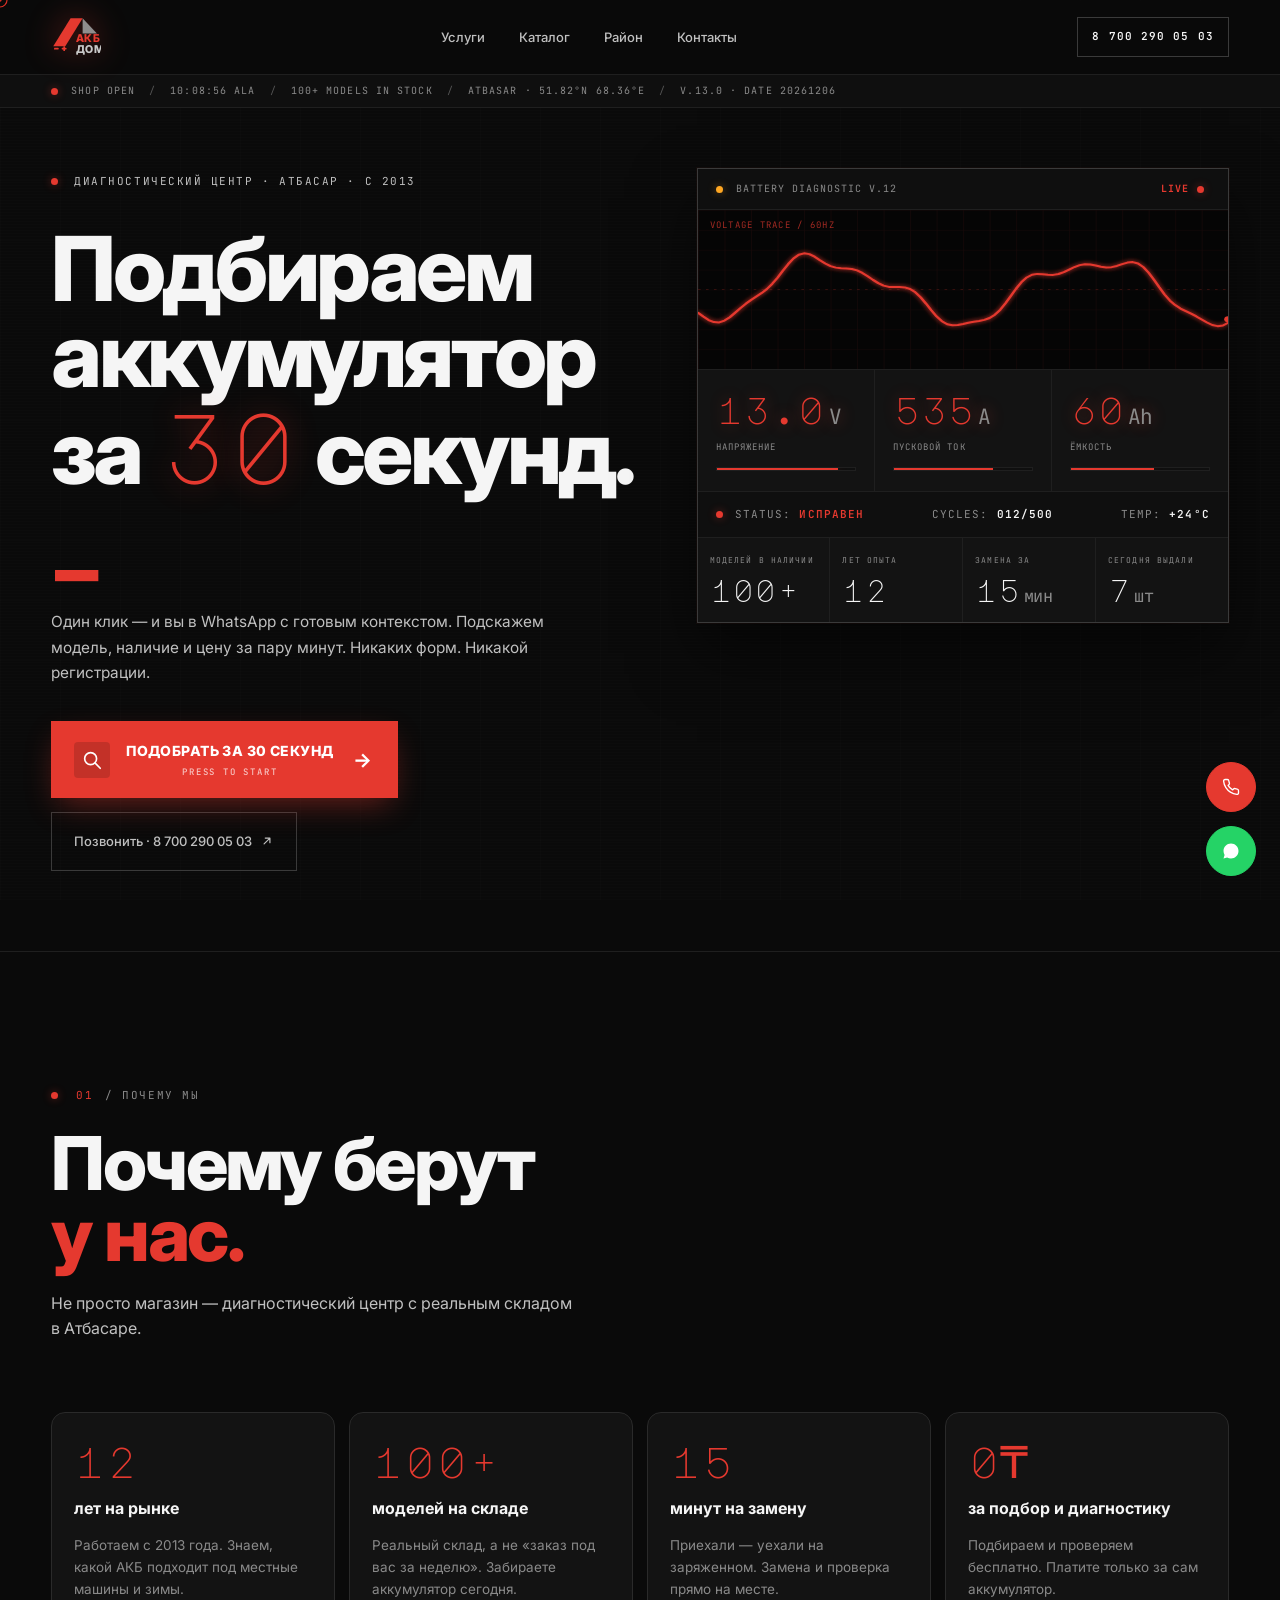
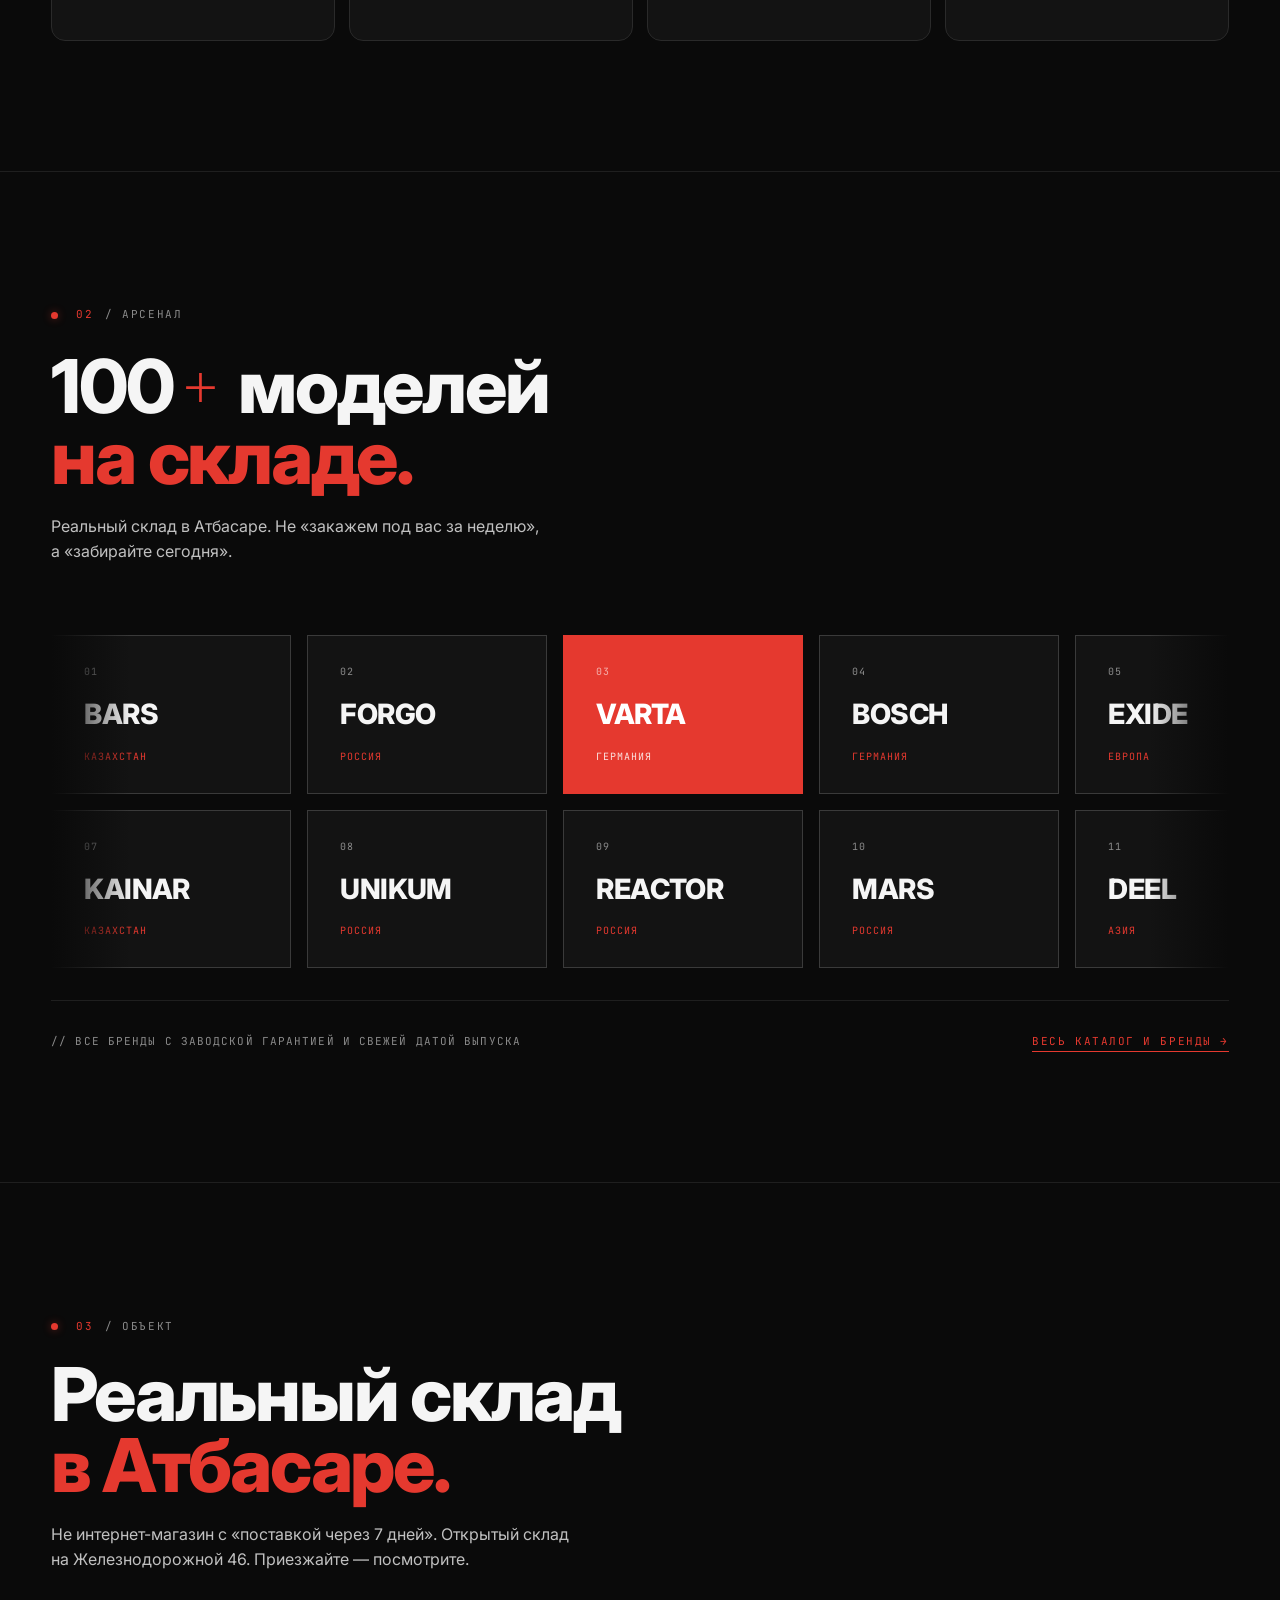
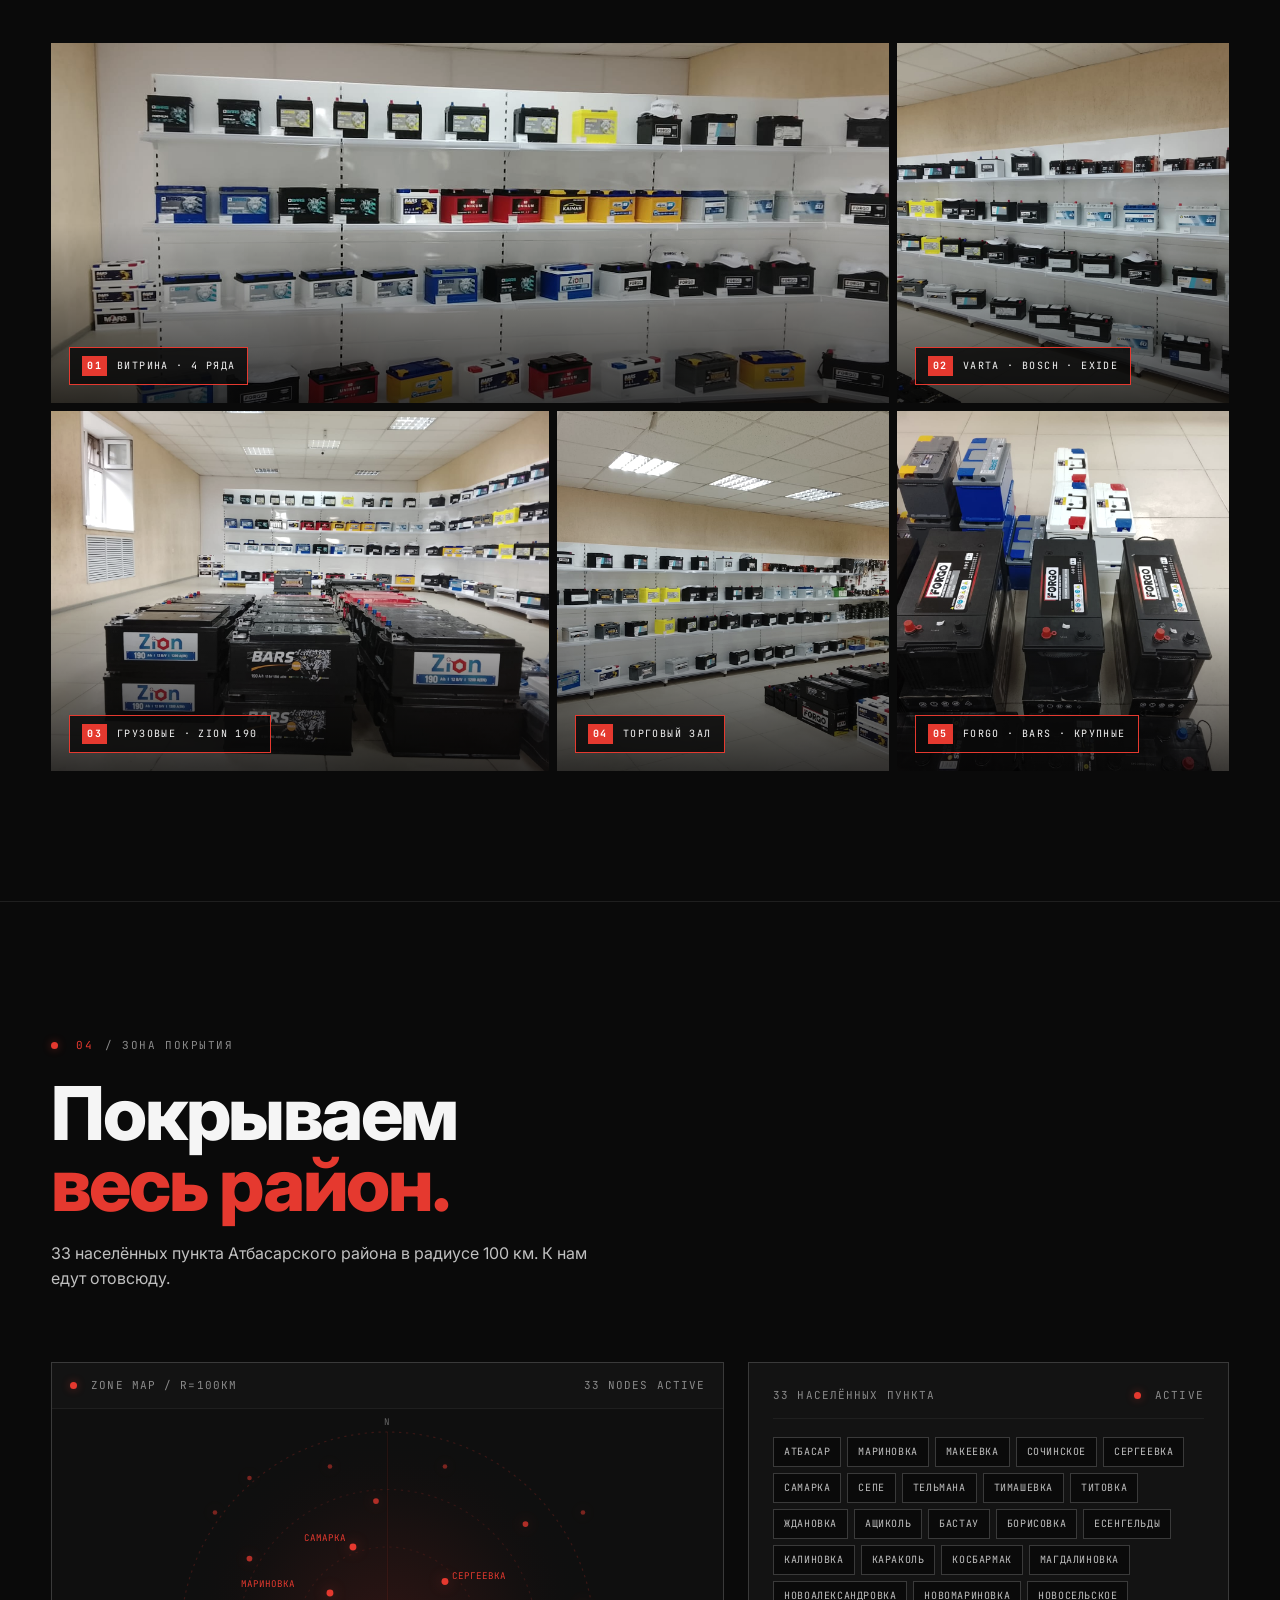
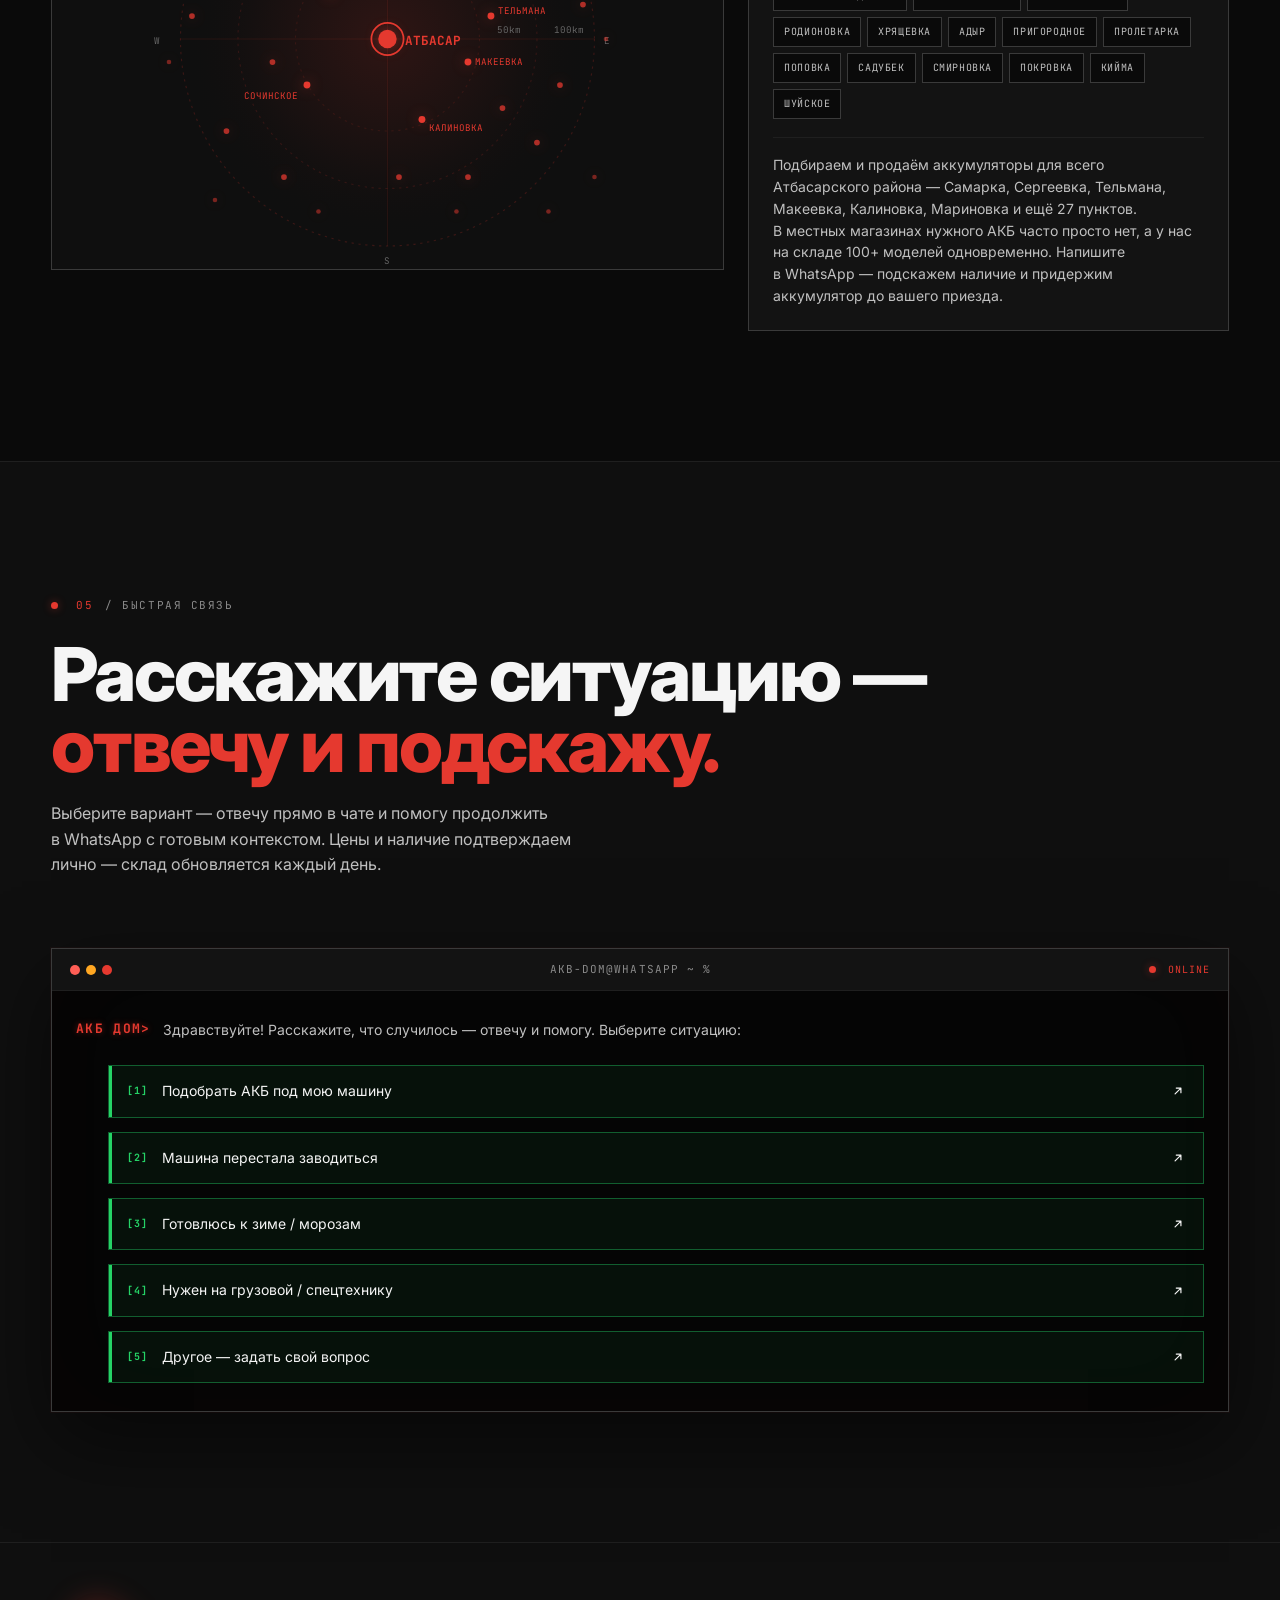
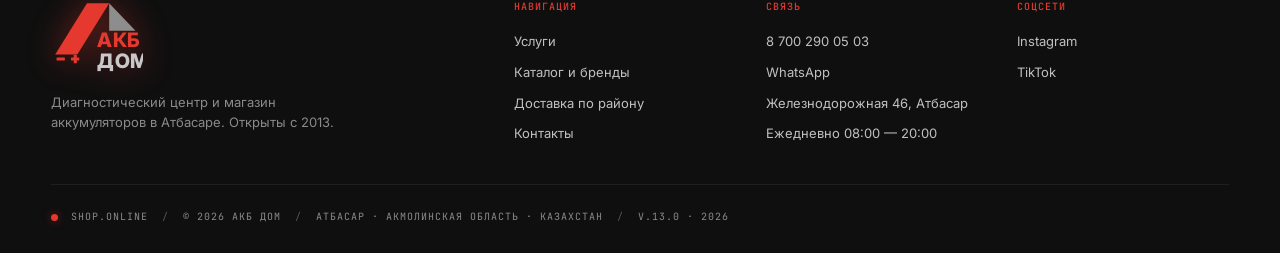
==== commit bf22f58d: "Версия сайта: v.12.0 -> v.13.0 (тикер, футер, CSS) + бамп styles.css?v=2 Co-Authored-By: Claude Opus" ====
--- a/index.html
+++ b/index.html
@@ -26,7 +26,7 @@
 <link rel="preconnect" href="https://fonts.gstatic.com" crossorigin />
 <link href="https://fonts.googleapis.com/css2?family=Inter:wght@400;500;600;700;800;900&family=JetBrains+Mono:wght@400;500;700&family=Major+Mono+Display&display=swap" rel="stylesheet" />
 <link rel="icon" type="image/svg+xml" href="favicon.svg" />
-<link rel="stylesheet" href="styles.css?v=1" />
+<link rel="stylesheet" href="styles.css?v=2" />
 
 <script type="application/ld+json">
 {
@@ -132,7 +132,7 @@
       <span class="sep hide-sm">/</span>
       <span class="hide-sm">ATBASAR · 51.82°N 68.36°E</span>
       <span class="sep hide-sm">/</span>
-      <span>v.12.0 · DATE <span id="datestamp">--</span></span>
+      <span>v.13.0 · DATE <span id="datestamp">--</span></span>
     </div>
   </div>
 </header>
@@ -614,7 +614,7 @@
       <span class="sep">/</span>
       <span class="hide-sm">АТБАСАР · АКМОЛИНСКАЯ ОБЛАСТЬ · КАЗАХСТАН</span>
       <span class="sep hide-sm">/</span>
-      <span class="hide-sm">v.12.0 · 2026</span>
+      <span class="hide-sm">v.13.0 · 2026</span>
     </div>
   </div>
 </footer>
--- a/styles.css
+++ b/styles.css
@@ -1,6 +1,6 @@
 /* ╔═══════════════════════════════════════════════╗
    ║  АКБ ДОМ · АТБАСАР                            ║
-   ║  DIAGNOSTIC TERMINAL EDITION · v.12.0         ║
+   ║  DIAGNOSTIC TERMINAL EDITION · v.13.0         ║
    ╚═══════════════════════════════════════════════╝ */
 
 :root {
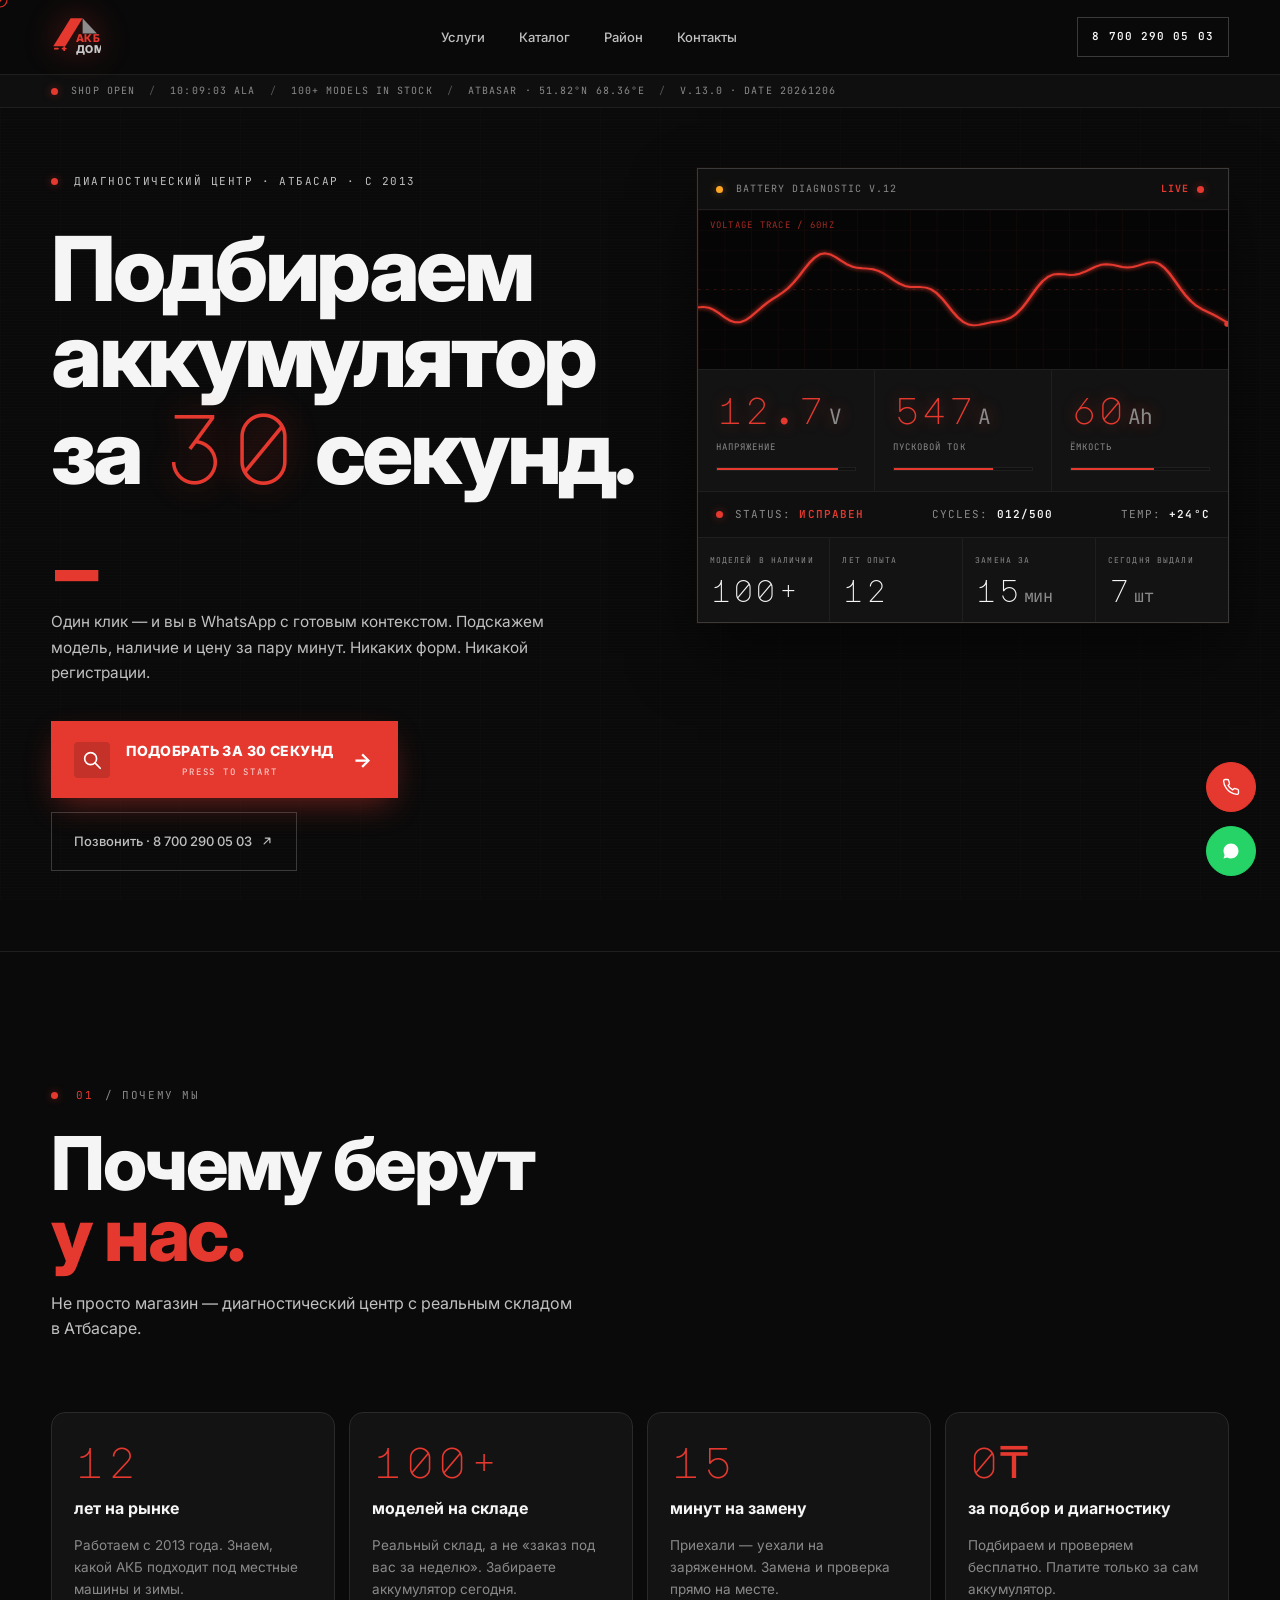
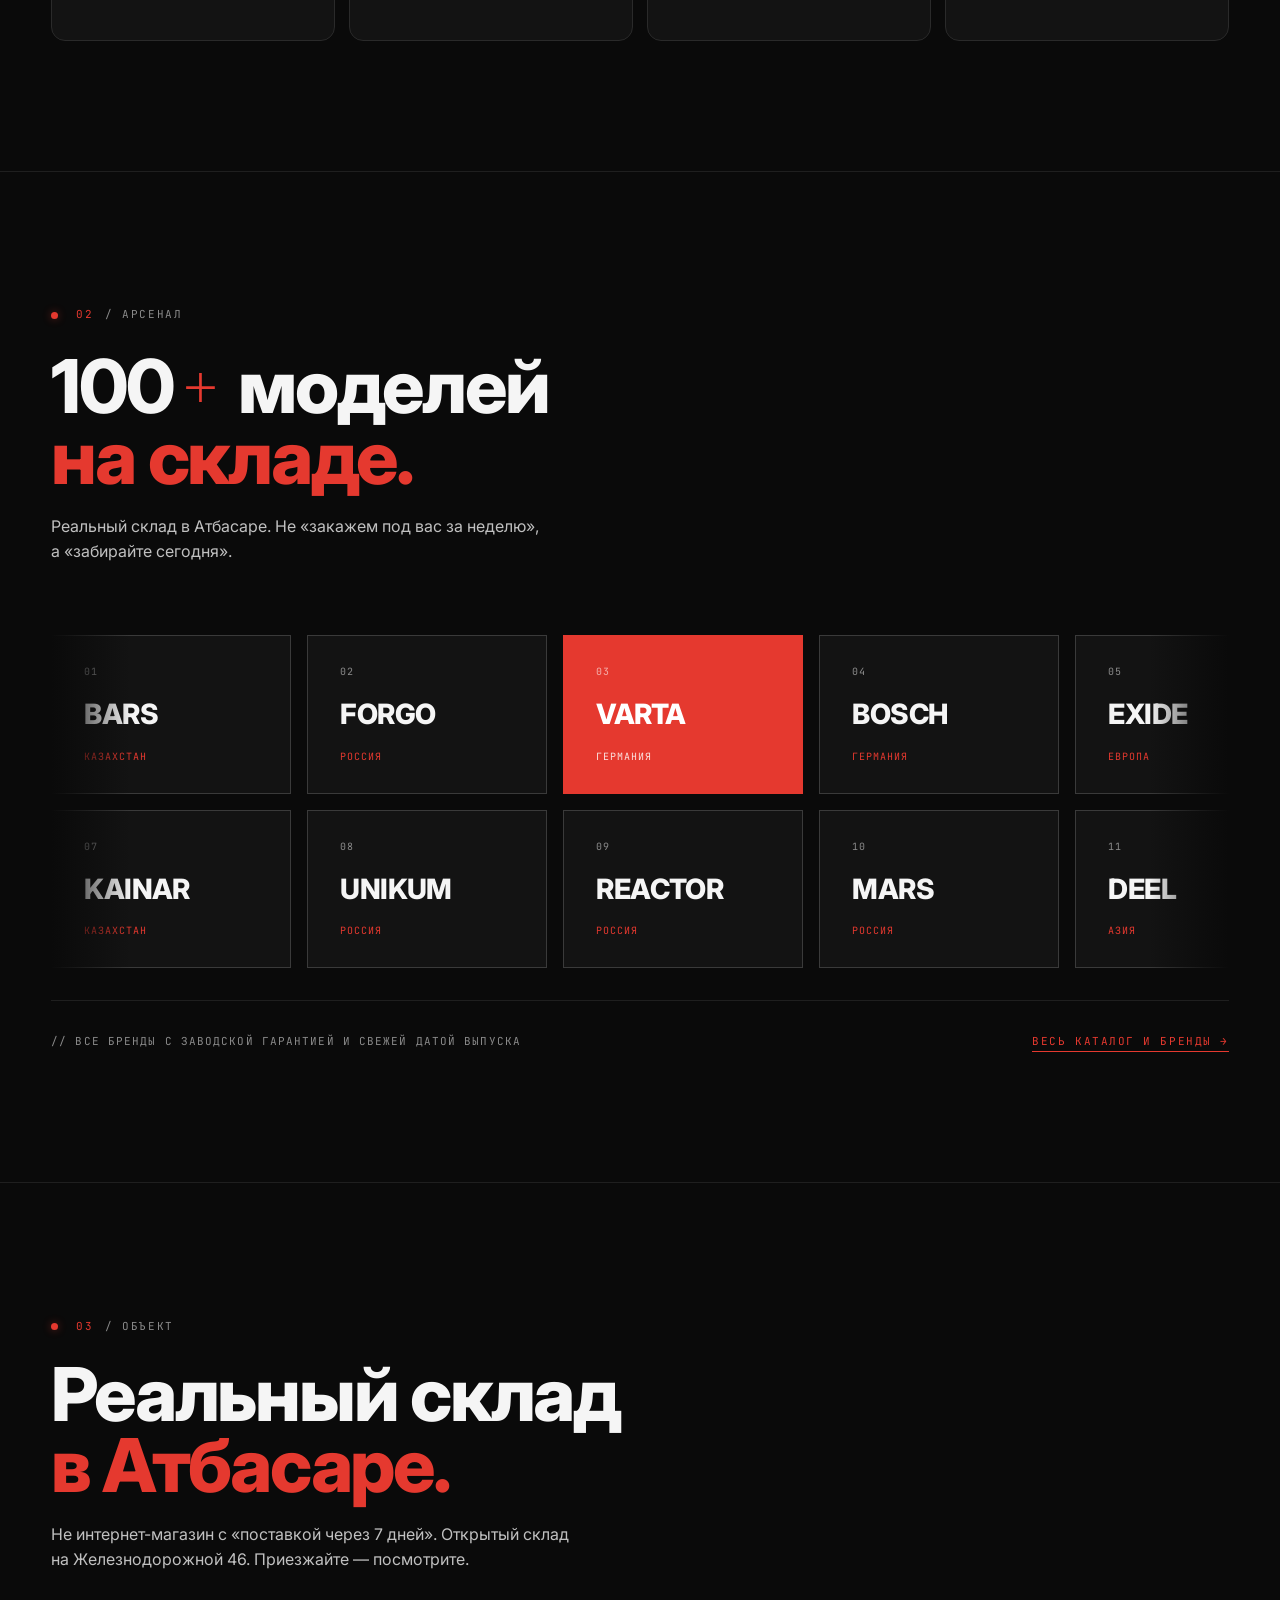
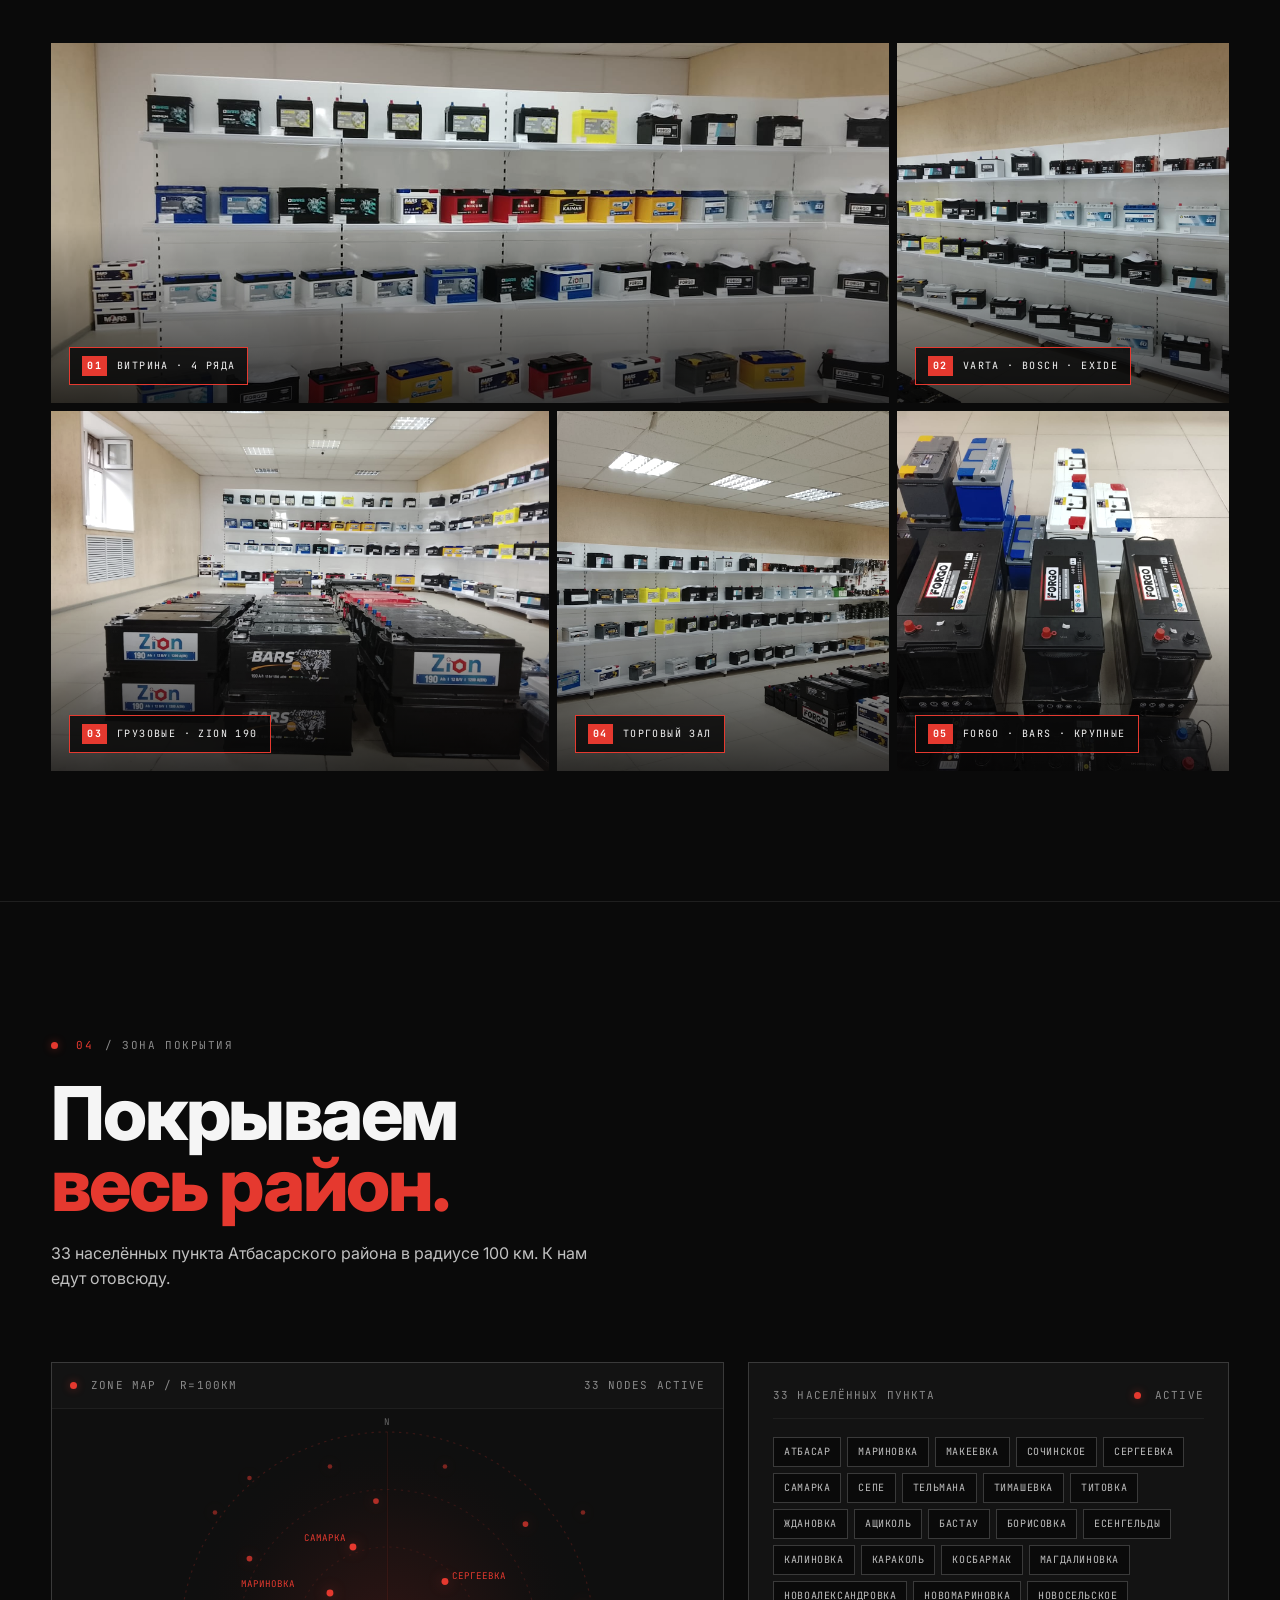
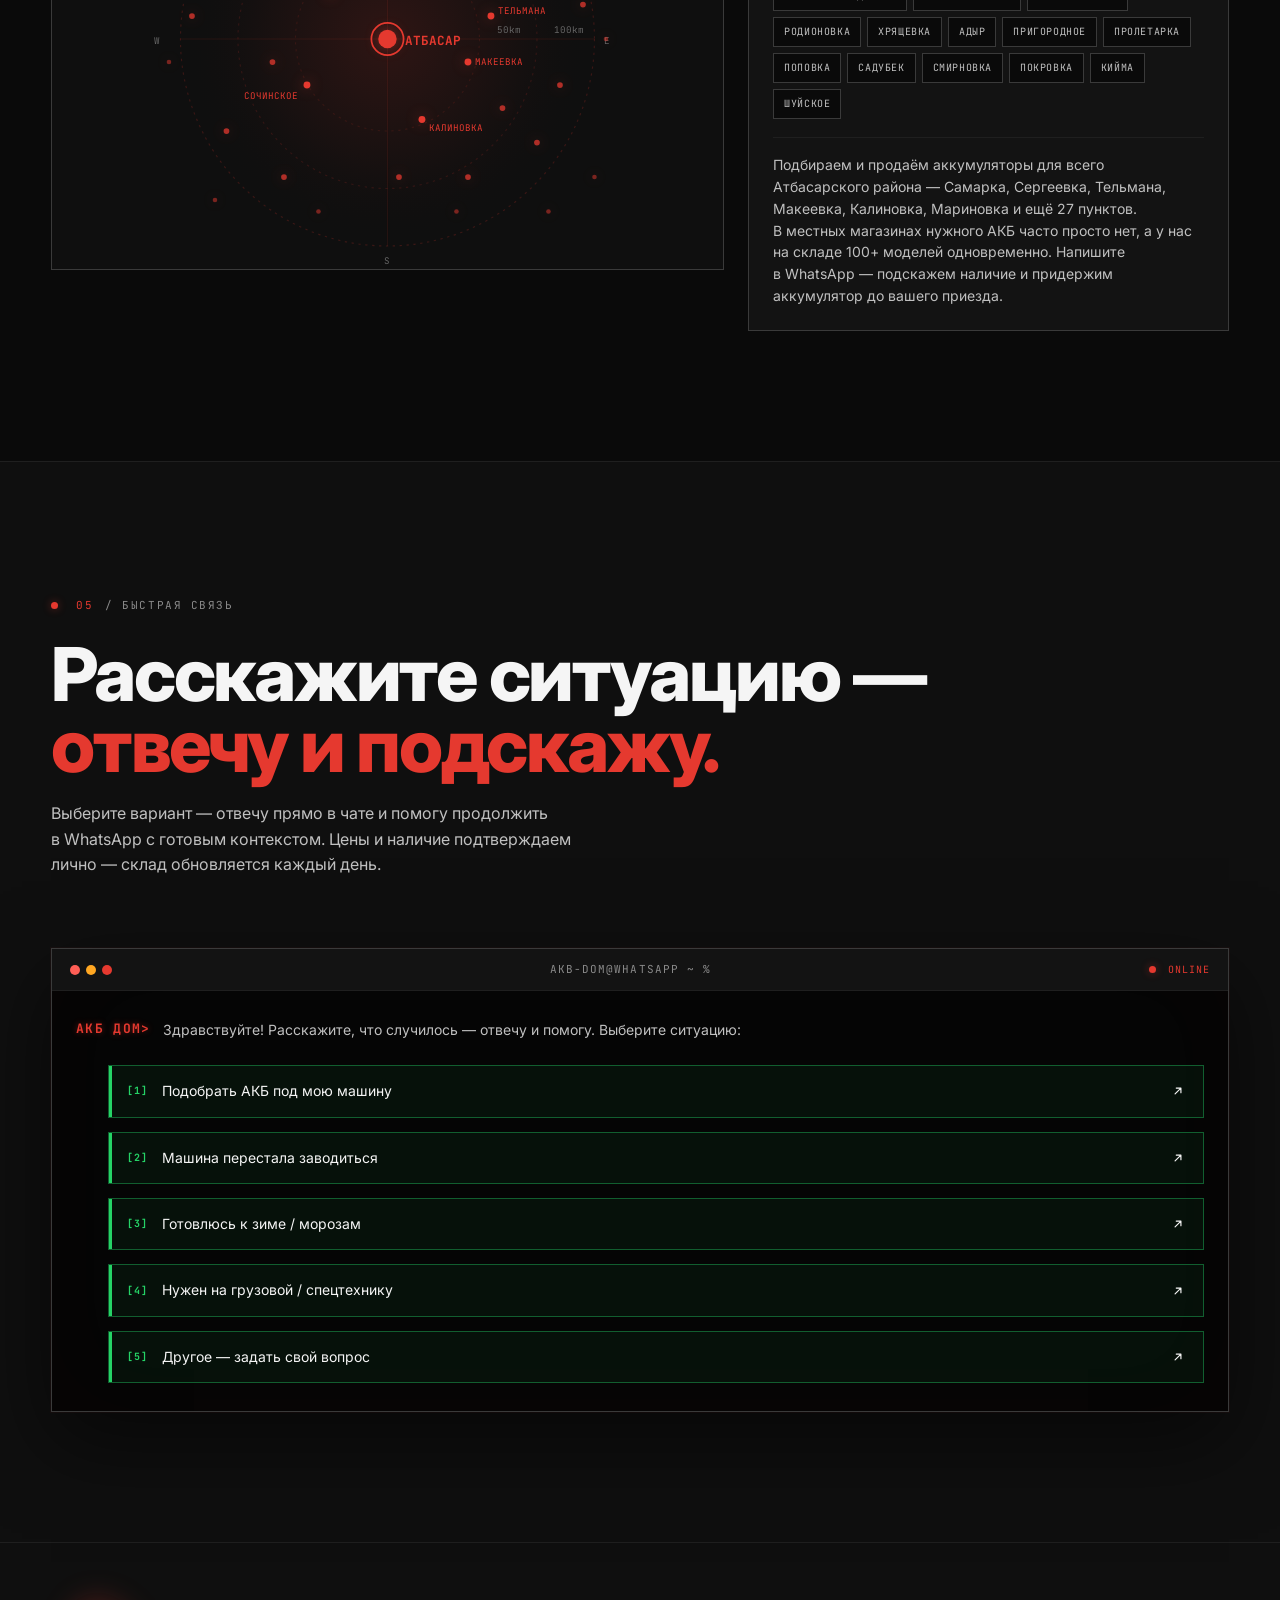
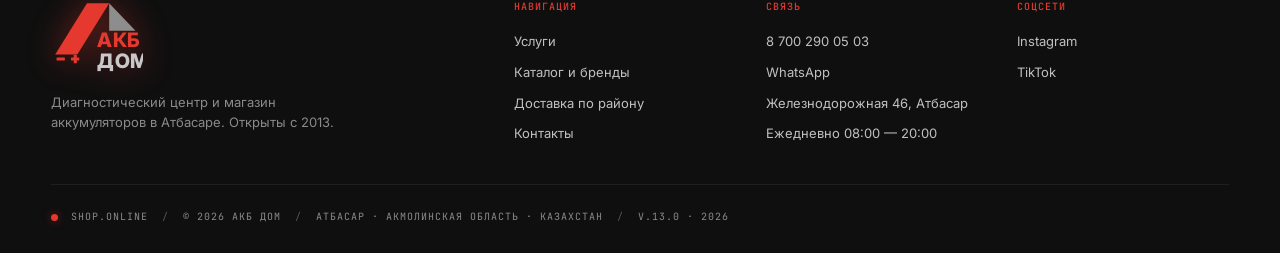
==== commit 95340d12: "Домен: akb-dom-atbasar.kz -> akb-dom.kz (canonical, OG, Schema.org, sitemap, robots) + свежие lastmo" ====
--- a/index.html
+++ b/index.html
@@ -12,15 +12,15 @@
 <meta name="geo.placename" content="Атбасар" />
 <meta name="geo.position" content="51.82049;68.36369" />
 <meta name="ICBM" content="51.82049, 68.36369" />
-<link rel="canonical" href="https://akb-dom-atbasar.kz/" />
+<link rel="canonical" href="https://akb-dom.kz/" />
 
 <meta property="og:type" content="website" />
 <meta property="og:locale" content="ru_KZ" />
 <meta property="og:site_name" content="АКБ Дом" />
 <meta property="og:title" content="Аккумуляторы в Атбасаре — подбор и замена за 15 мин | АКБ Дом" />
 <meta property="og:description" content="Аккумуляторы в Атбасаре: подбор за 30 сек, замена за 15 мин. 100+ моделей — BARS, VARTA, BOSCH, ZION. Диагностика бесплатно. Железнодорожная 46. ☎ 8 700 290 05 03." />
-<meta property="og:image" content="https://akb-dom-atbasar.kz/og-cover.jpg" />
-<meta property="og:url" content="https://akb-dom-atbasar.kz/" />
+<meta property="og:image" content="https://akb-dom.kz/og-cover.jpg" />
+<meta property="og:url" content="https://akb-dom.kz/" />
 
 <link rel="preconnect" href="https://fonts.googleapis.com" />
 <link rel="preconnect" href="https://fonts.gstatic.com" crossorigin />
@@ -30,11 +30,11 @@
 
 <script type="application/ld+json">
 {
-  "@context":"https://schema.org","@type":"AutoPartsStore","@id":"https://akb-dom-atbasar.kz/#business",
+  "@context":"https://schema.org","@type":"AutoPartsStore","@id":"https://akb-dom.kz/#business",
   "name":"АКБ Дом","alternateName":["AKB Dom Atbasar","АКБ Дом Атбасар"],
   "description":"Диагностический центр и самый большой магазин аккумуляторов в Атбасаре. Бесплатный подбор АКБ. 100+ моделей. 12 лет на рынке. BARS, FORGO, VARTA, BOSCH, EXIDE, ZION, KAINAR.",
-  "url":"https://akb-dom-atbasar.kz/","logo":"https://akb-dom-atbasar.kz/images/akb-dom-logo.jpg",
-  "image":["https://akb-dom-atbasar.kz/images/akb-dom-atbasar-1.jpg","https://akb-dom-atbasar.kz/images/akb-dom-atbasar-2.jpg","https://akb-dom-atbasar.kz/images/akb-dom-atbasar-3.jpg","https://akb-dom-atbasar.kz/images/akb-dom-atbasar-4.jpg"],
+  "url":"https://akb-dom.kz/","logo":"https://akb-dom.kz/images/akb-dom-logo.jpg",
+  "image":["https://akb-dom.kz/images/akb-dom-atbasar-1.jpg","https://akb-dom.kz/images/akb-dom-atbasar-2.jpg","https://akb-dom.kz/images/akb-dom-atbasar-3.jpg","https://akb-dom.kz/images/akb-dom-atbasar-4.jpg"],
   "telephone":"+77002900503","priceRange":"20000 — 180000 ₸","currenciesAccepted":"KZT","paymentAccepted":"Cash, Credit Card, Kaspi","foundingDate":"2013",
   "address":{"@type":"PostalAddress","streetAddress":"Железнодорожная улица, 46","addressLocality":"Атбасар","addressRegion":"Акмолинская область","addressCountry":"KZ","postalCode":"020400"},
   "geo":{"@type":"GeoCoordinates","latitude":51.82049,"longitude":68.36369},
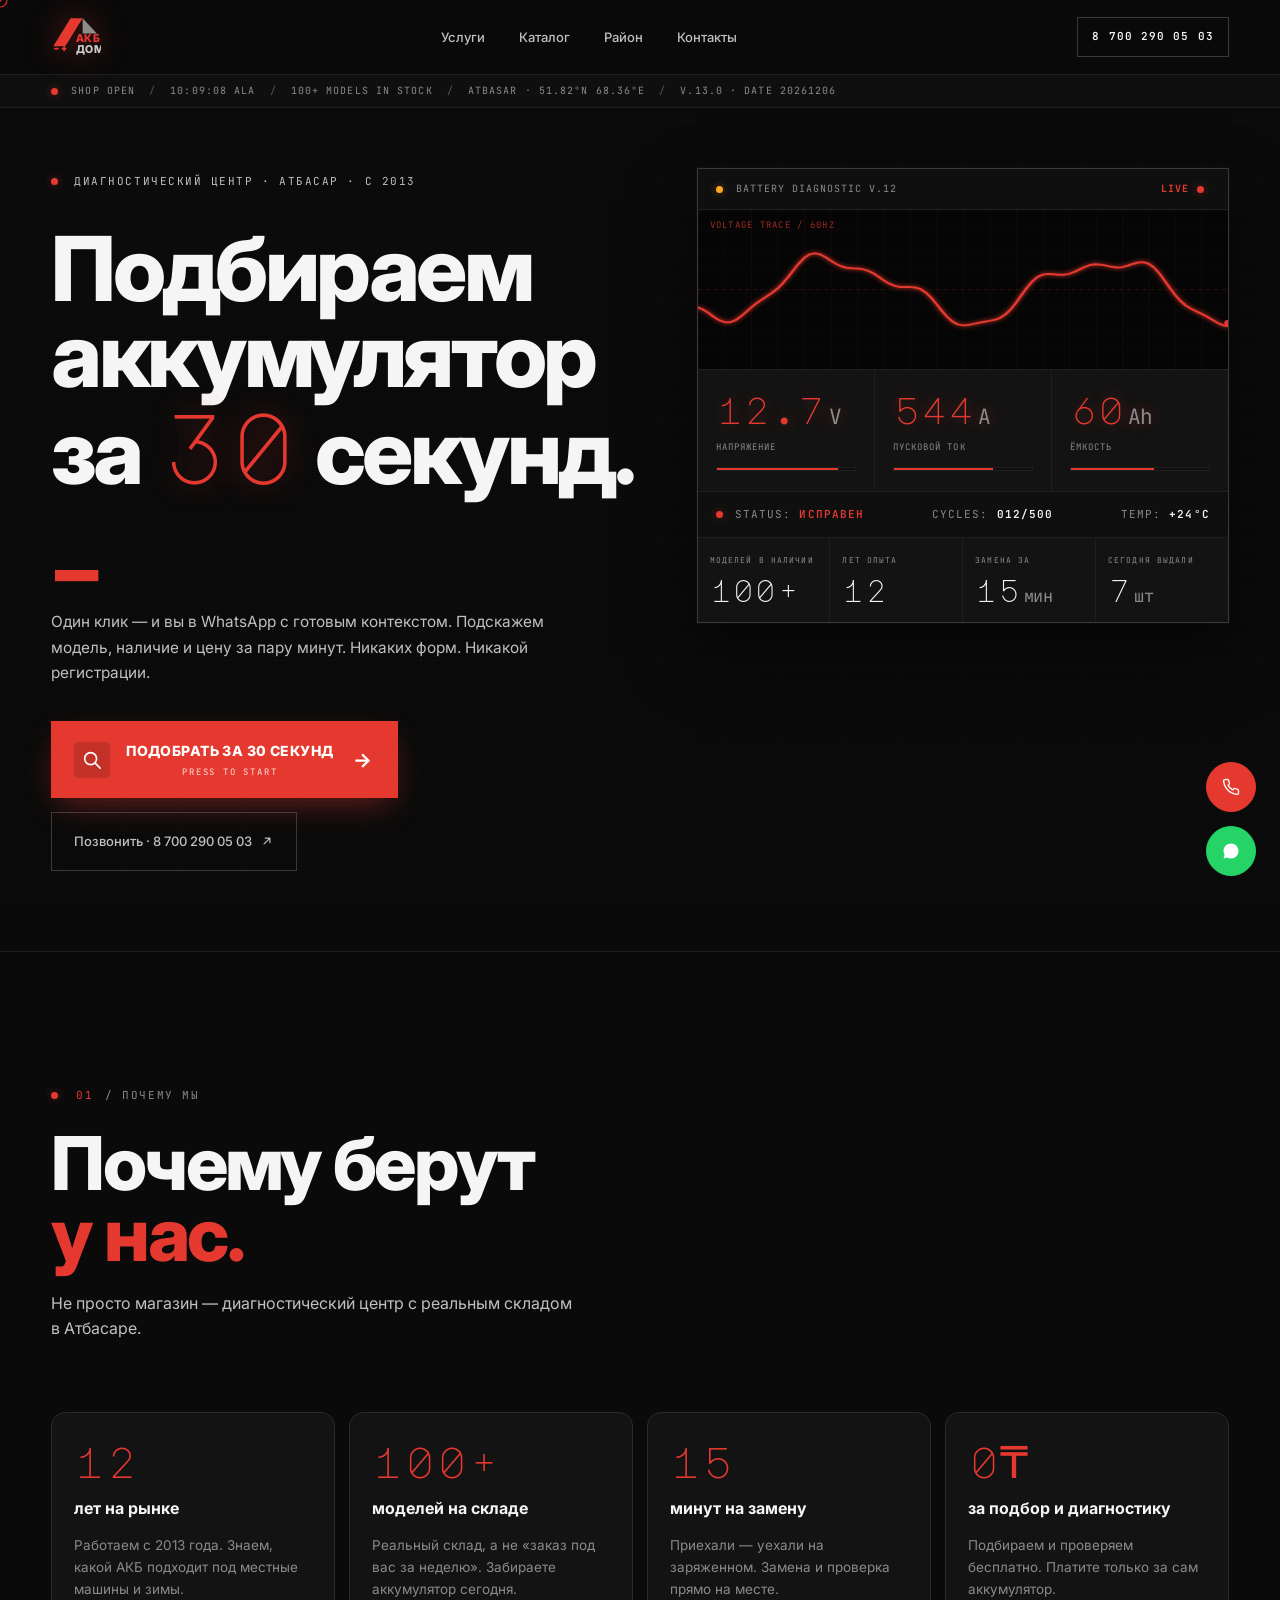
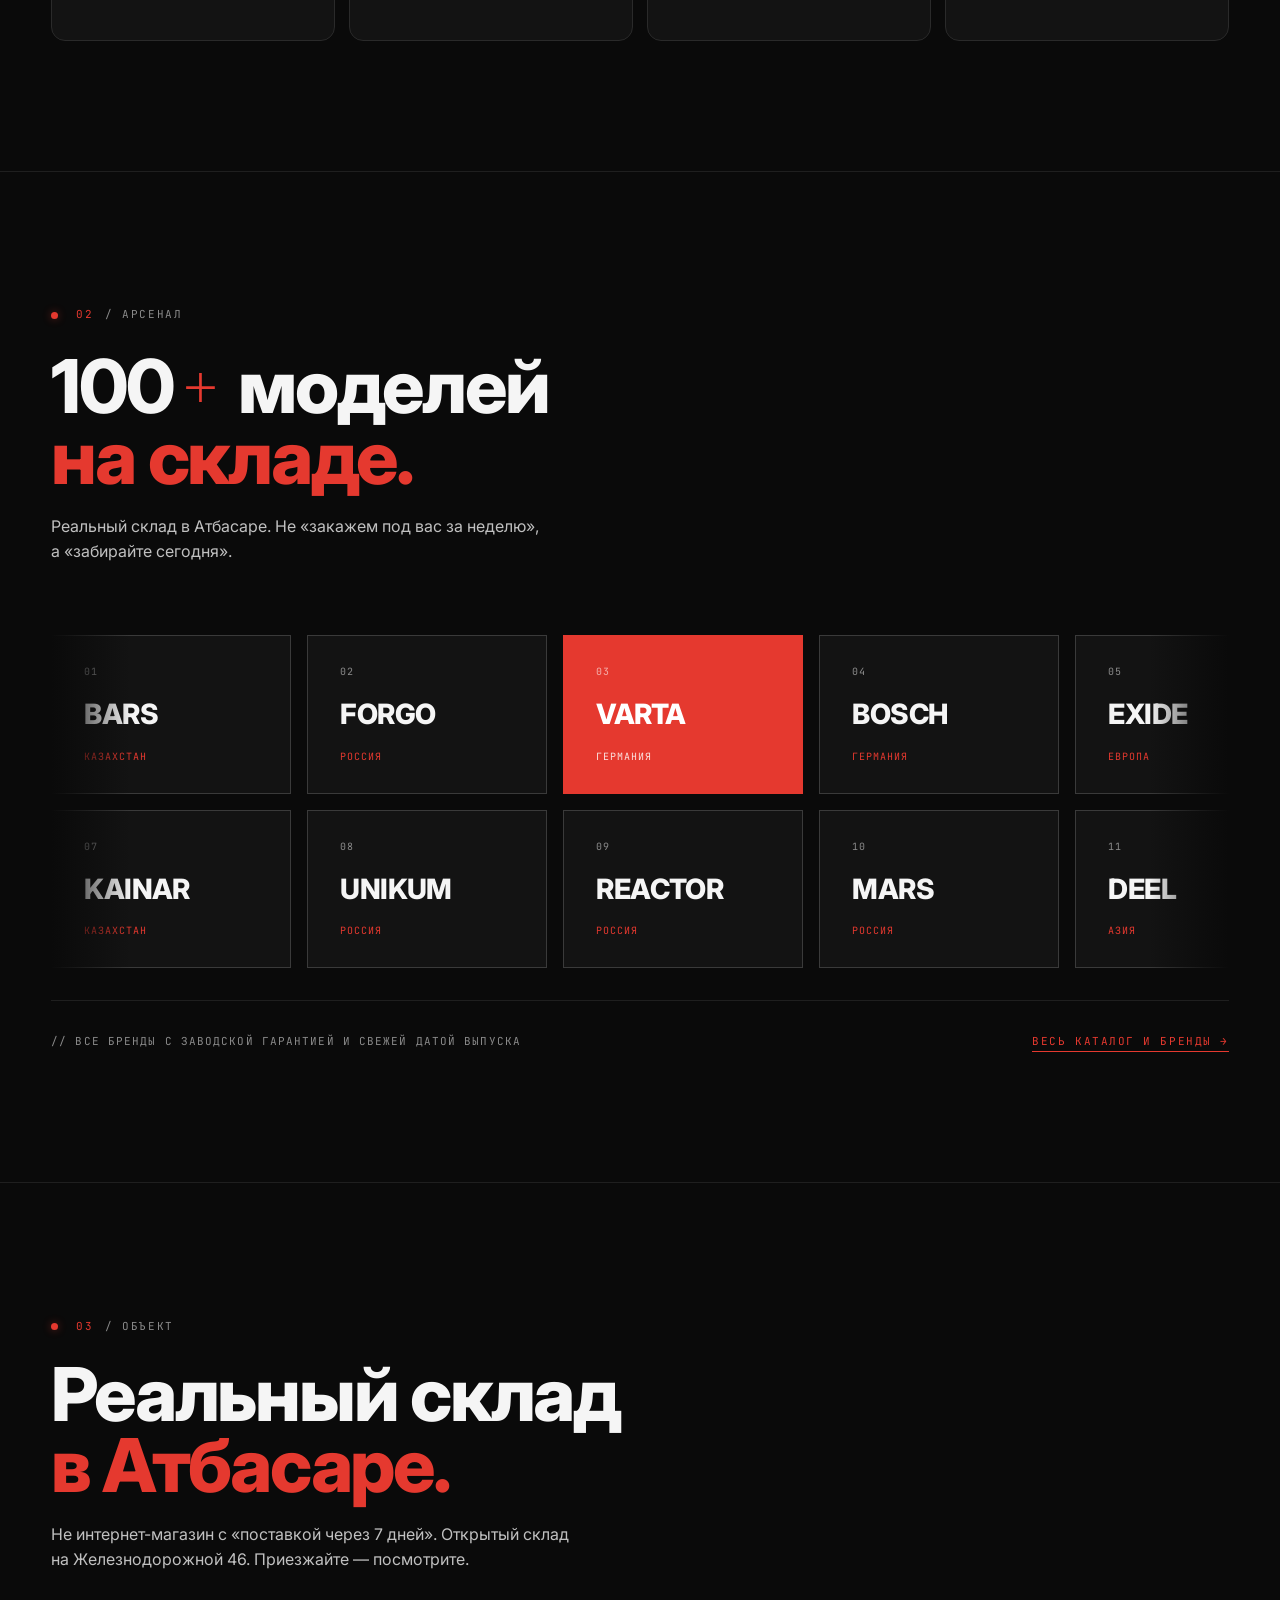
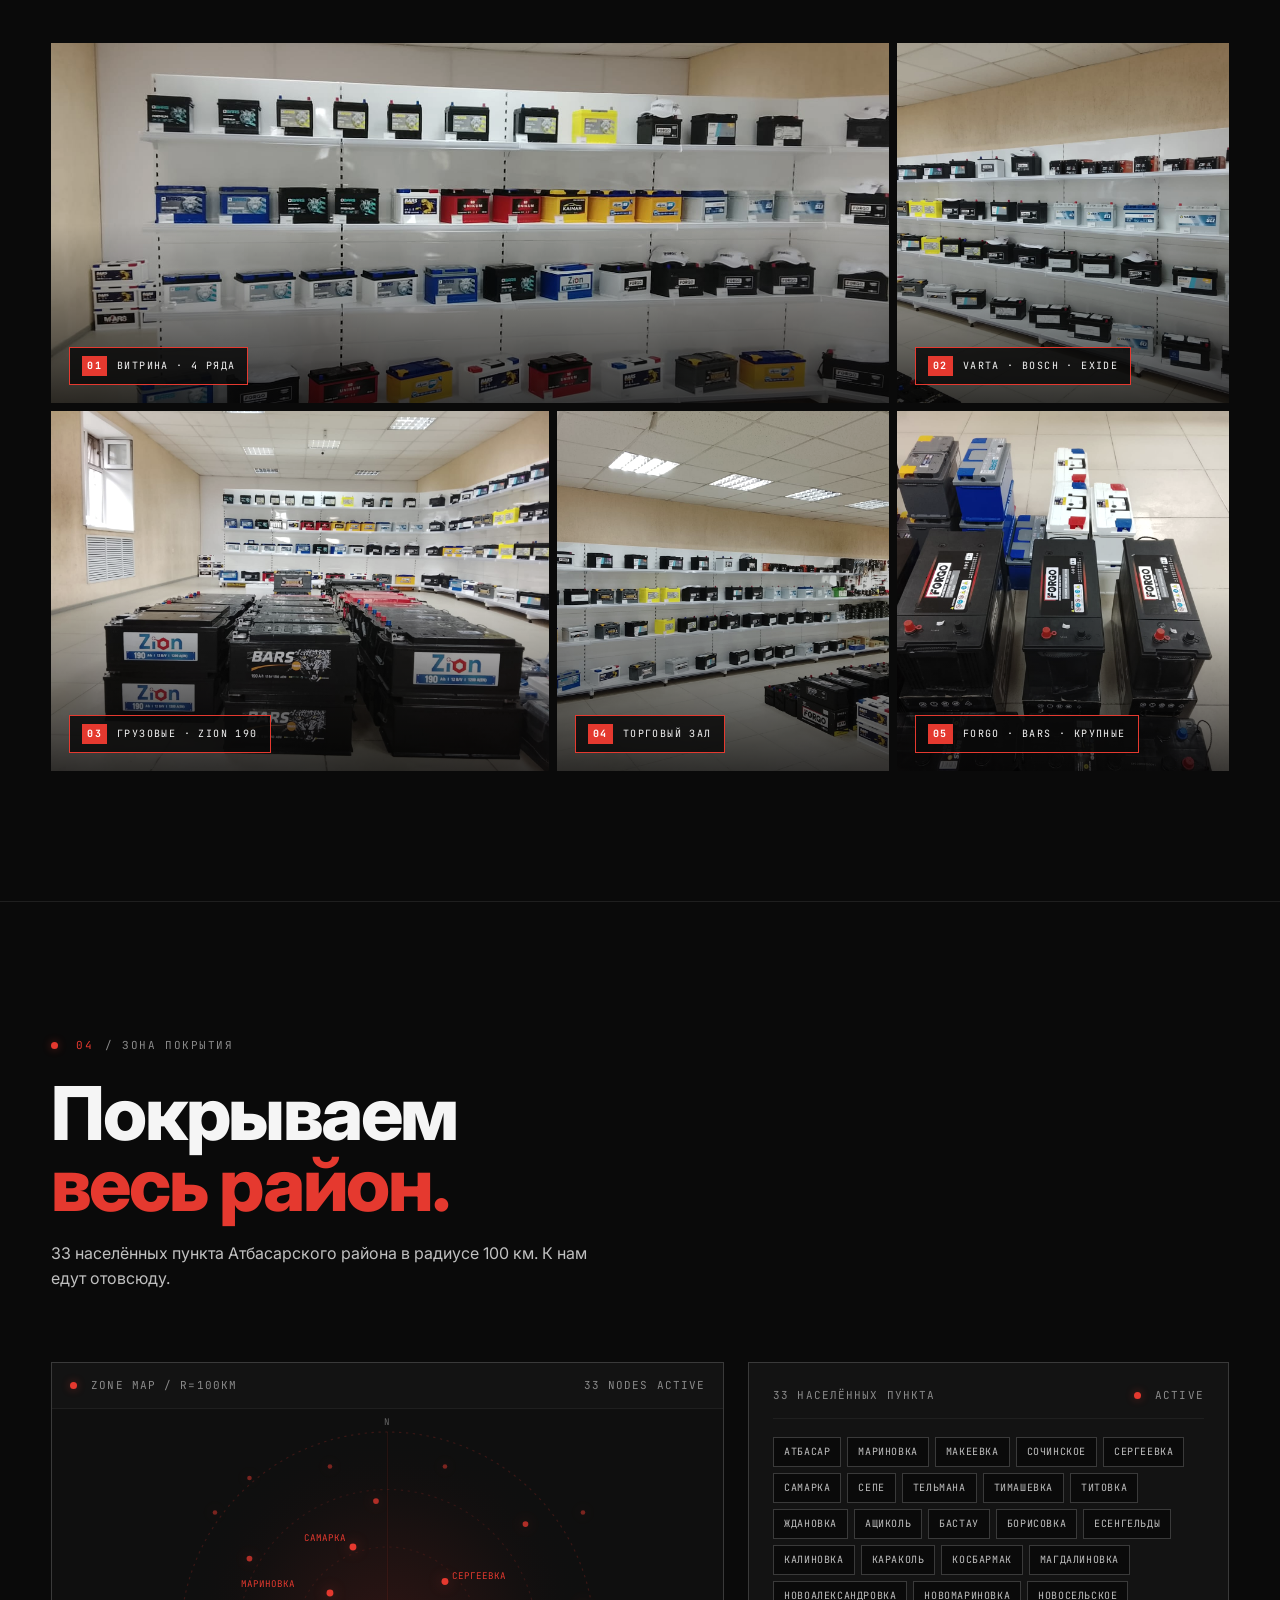
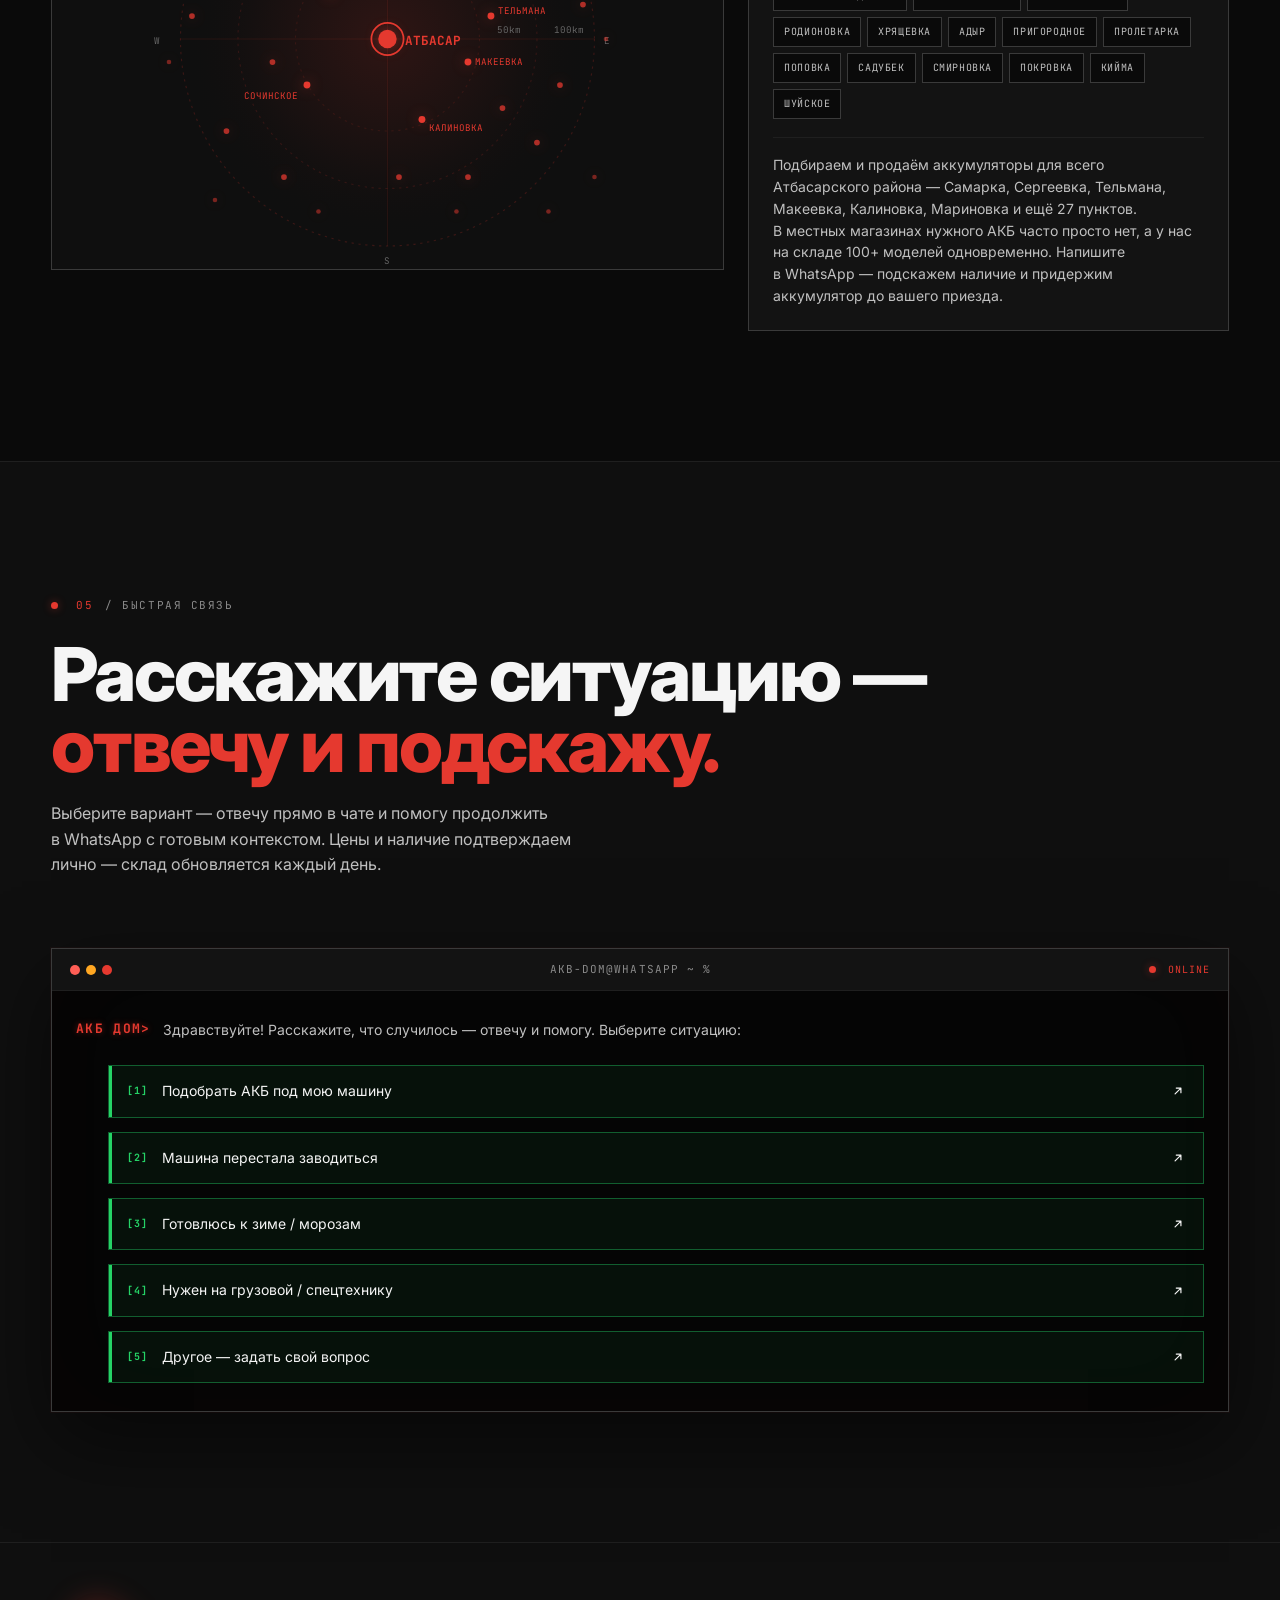
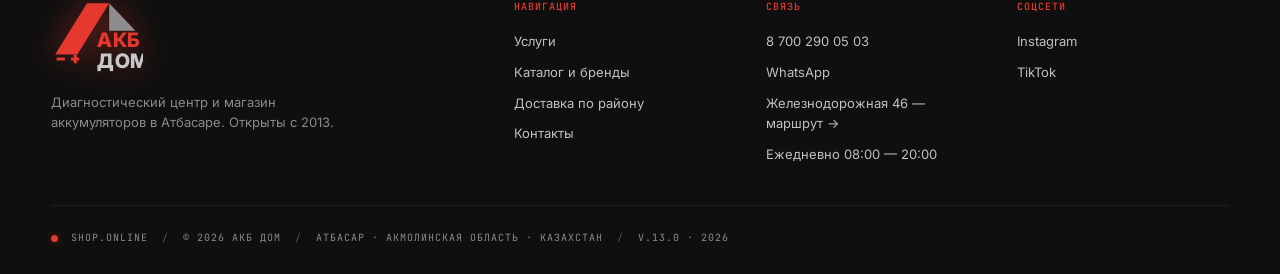
==== commit cf4d0847: "GEO/SEO: маршрут в 2ГИС/Яндекс/Google, llms.txt для AI, robots.txt с AI-краулерами Co-Authored-By: C" ====
--- a/index.html
+++ b/index.html
@@ -26,7 +26,7 @@
 <link rel="preconnect" href="https://fonts.gstatic.com" crossorigin />
 <link href="https://fonts.googleapis.com/css2?family=Inter:wght@400;500;600;700;800;900&family=JetBrains+Mono:wght@400;500;700&family=Major+Mono+Display&display=swap" rel="stylesheet" />
 <link rel="icon" type="image/svg+xml" href="favicon.svg" />
-<link rel="stylesheet" href="styles.css?v=2" />
+<link rel="stylesheet" href="styles.css?v=3" />
 
 <script type="application/ld+json">
 {
@@ -598,7 +598,7 @@
         <h4 class="mono">СВЯЗЬ</h4>
         <a href="tel:+77002900503" data-sound="click">8 700 290 05 03</a>
         <a href="https://wa.me/77002900503" target="_blank" rel="noopener" data-sound="click">WhatsApp</a>
-        <span>Железнодорожная 46, Атбасар</span>
+        <a href="https://2gis.kz/kokshetau/firm/70000001114789784/routeTab/rsType/car" target="_blank" rel="noopener" data-sound="click">Железнодорожная 46 — маршрут →</a>
         <span>Ежедневно 08:00 — 20:00</span>
       </div>
       <div class="foot-col">
--- a/styles.css
+++ b/styles.css
@@ -1615,6 +1615,59 @@
   margin-right: 4px;
 }
 .map-links a:hover strong { color: var(--ph); }
+
+/* ──────── МАРШРУТ ──────── */
+.route-cta {
+  border: 1px solid var(--line-2);
+  background: var(--surface);
+  border-radius: 14px;
+  padding: clamp(20px, 3vw, 28px);
+  margin-top: 14px;
+  display: grid;
+  gap: 16px;
+}
+.route-head {
+  display: flex; align-items: baseline; gap: 12px; flex-wrap: wrap;
+}
+.route-title {
+  font-family: var(--f-sans);
+  font-weight: 700;
+  font-size: clamp(18px, 2.4vw, 22px);
+  color: var(--ink);
+  letter-spacing: -.01em;
+}
+.route-sub { font-size: 12.5px; color: var(--ink-3); }
+.route-btns { display: grid; grid-template-columns: repeat(3, 1fr); gap: 10px; }
+.route-btn {
+  display: inline-flex; align-items: center; gap: 10px;
+  padding: 14px 16px;
+  border: 1px solid var(--line-bright);
+  background: var(--bg);
+  color: var(--ink-2);
+  font-family: var(--f-sans);
+  font-size: 13.5px;
+  font-weight: 600;
+  border-radius: 10px;
+  transition: all .2s;
+}
+.route-btn:hover {
+  border-color: var(--ph);
+  color: var(--ph);
+  transform: translateY(-2px);
+  box-shadow: 0 8px 24px rgba(229,57,47,.10);
+}
+.route-btn.primary {
+  background: var(--ph);
+  border-color: var(--ph);
+  color: #fff;
+}
+.route-btn.primary:hover { color: #fff; filter: brightness(1.06); }
+.route-btn .rb-ico { flex: none; opacity: .9; }
+.route-btn .rb-arrow { margin-left: auto; opacity: .6; font-size: 12px; }
+@media (max-width: 700px) {
+  .route-btns { grid-template-columns: 1fr; }
+}
+
 .map-wrap iframe {
   display: block;
   filter: invert(.94) hue-rotate(180deg) saturate(.6);
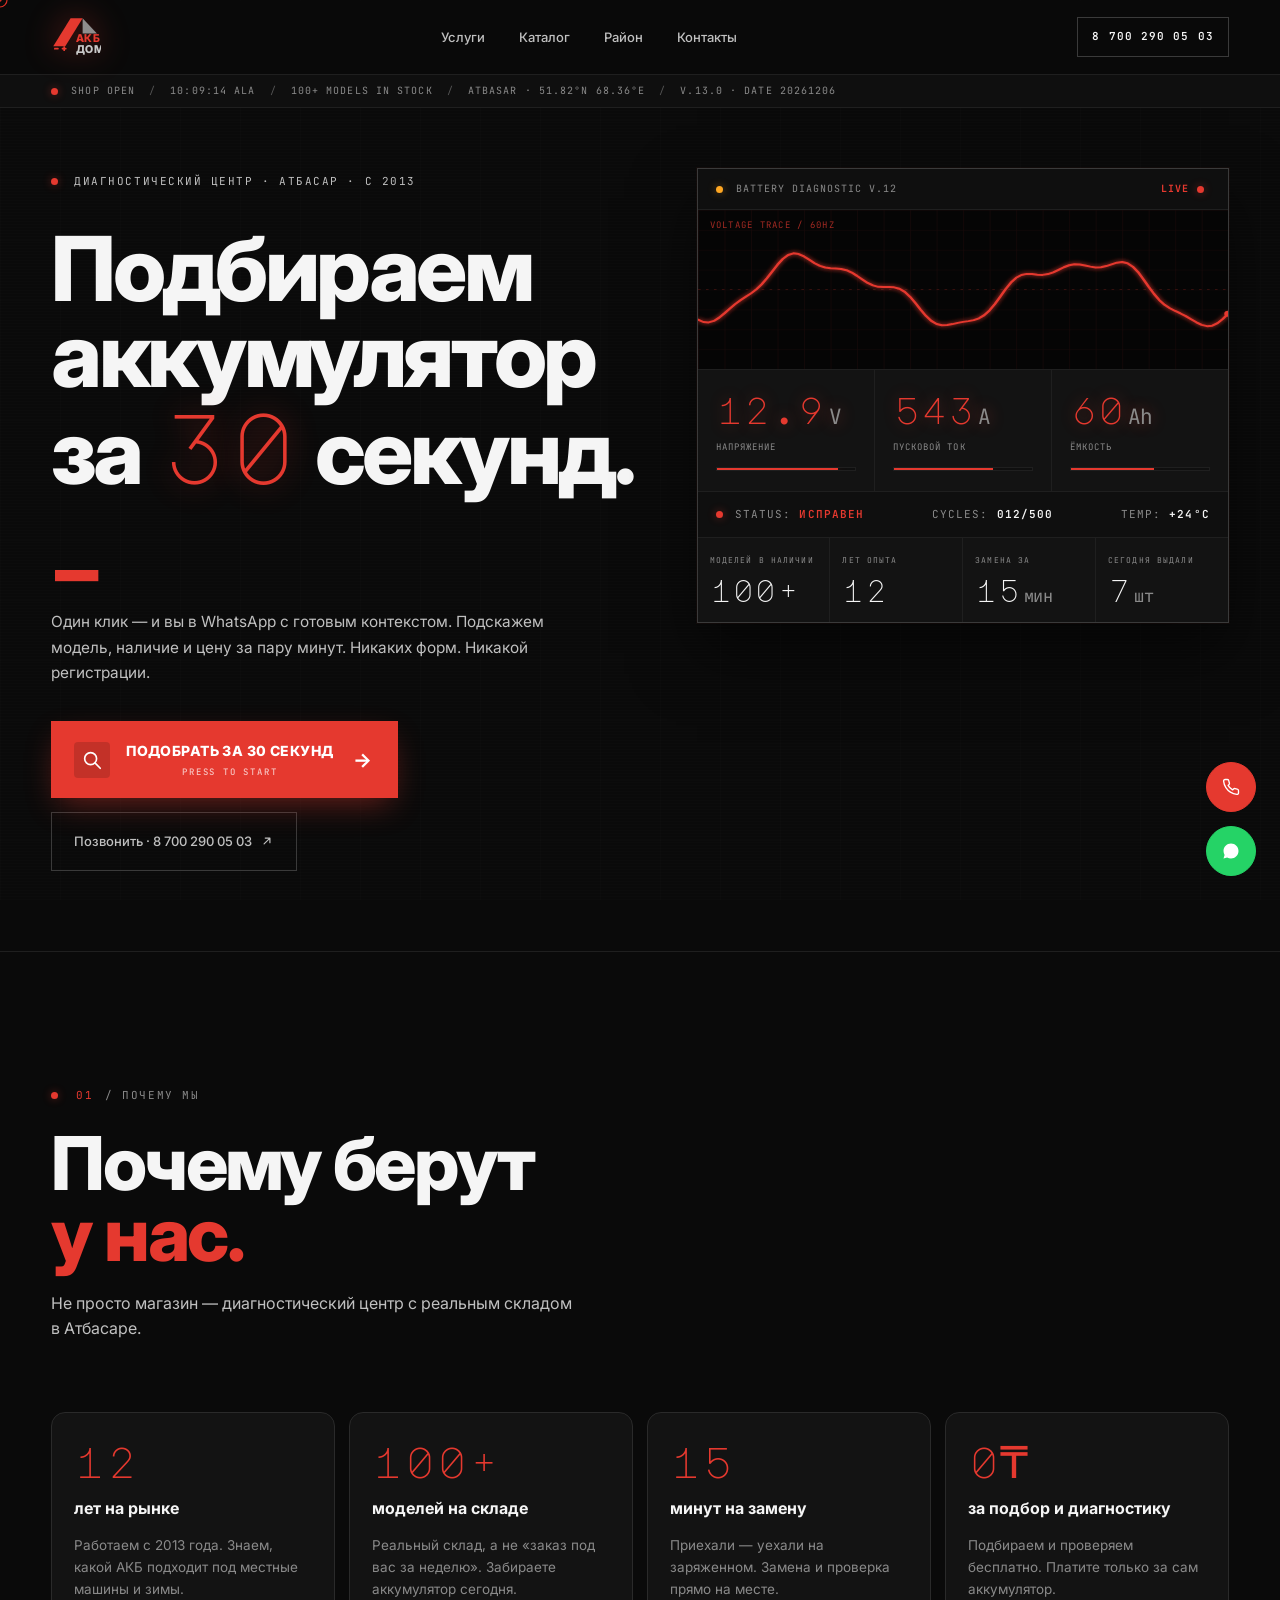
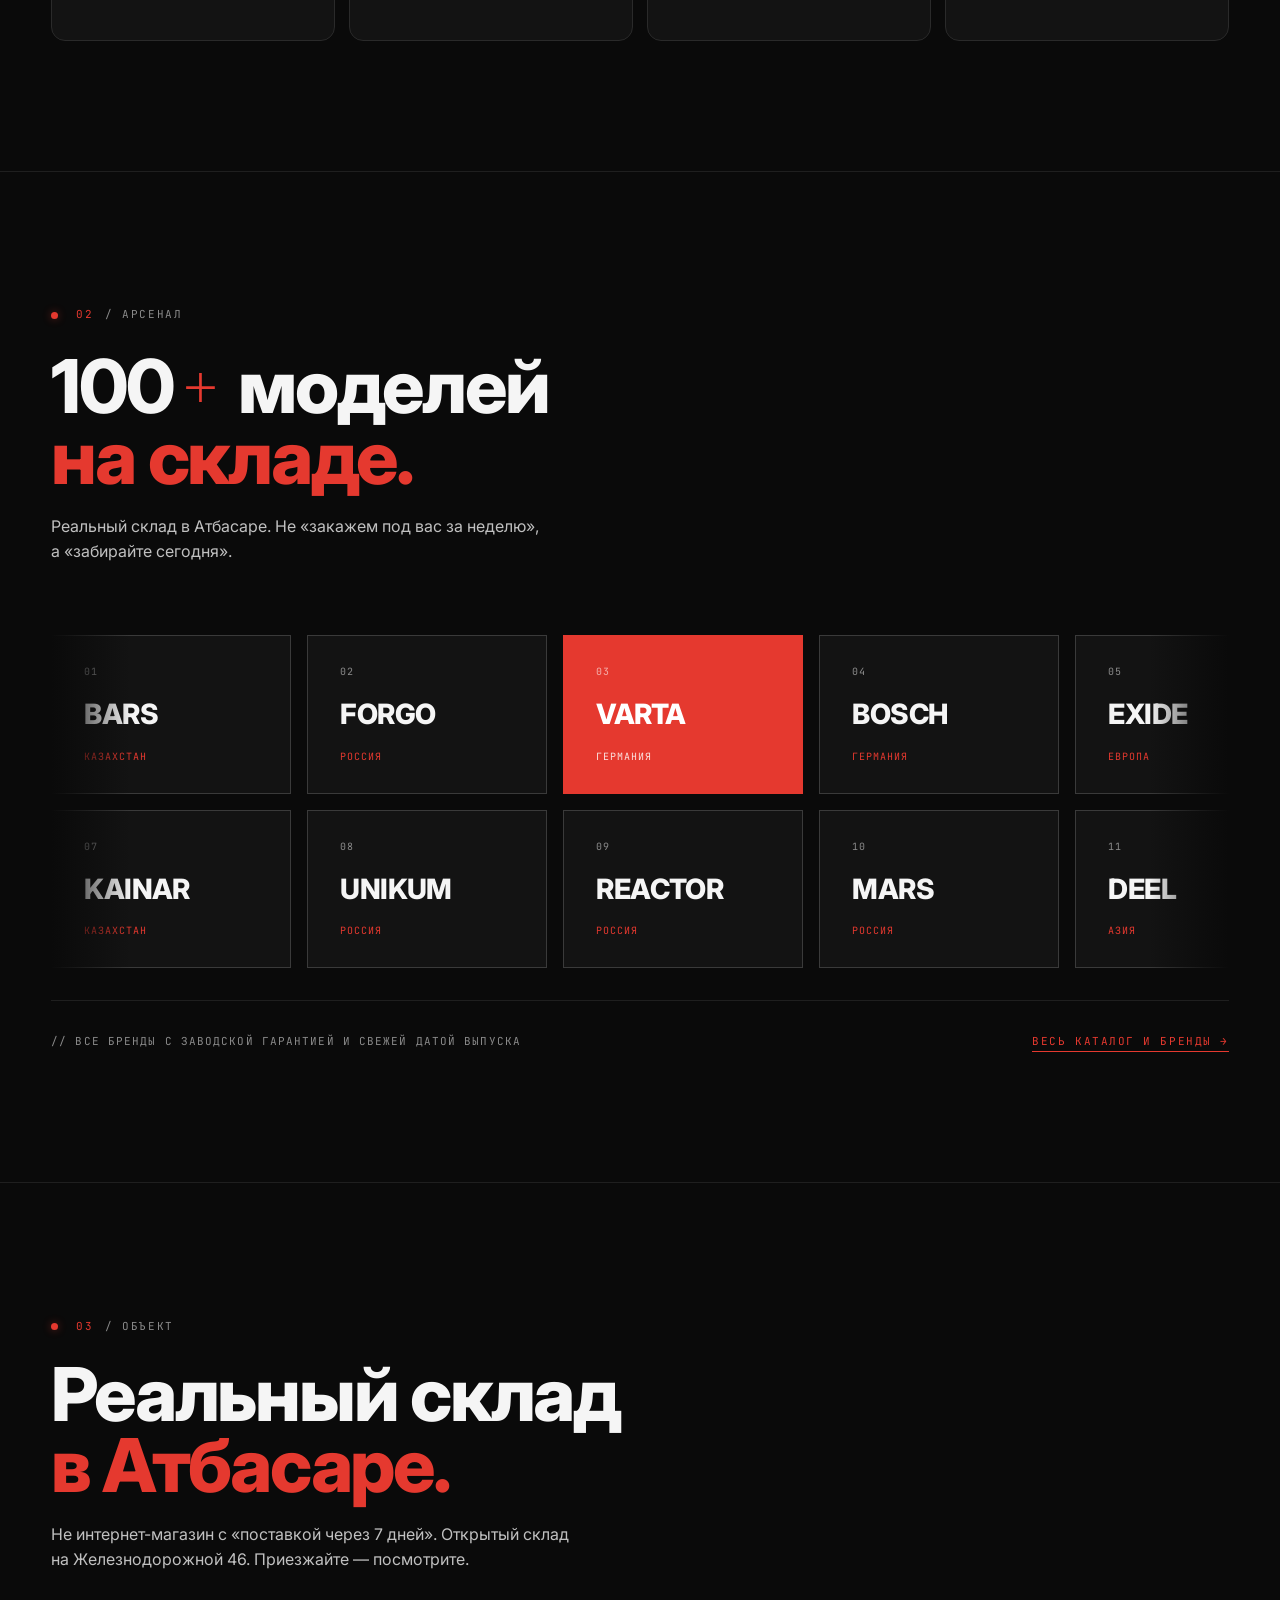
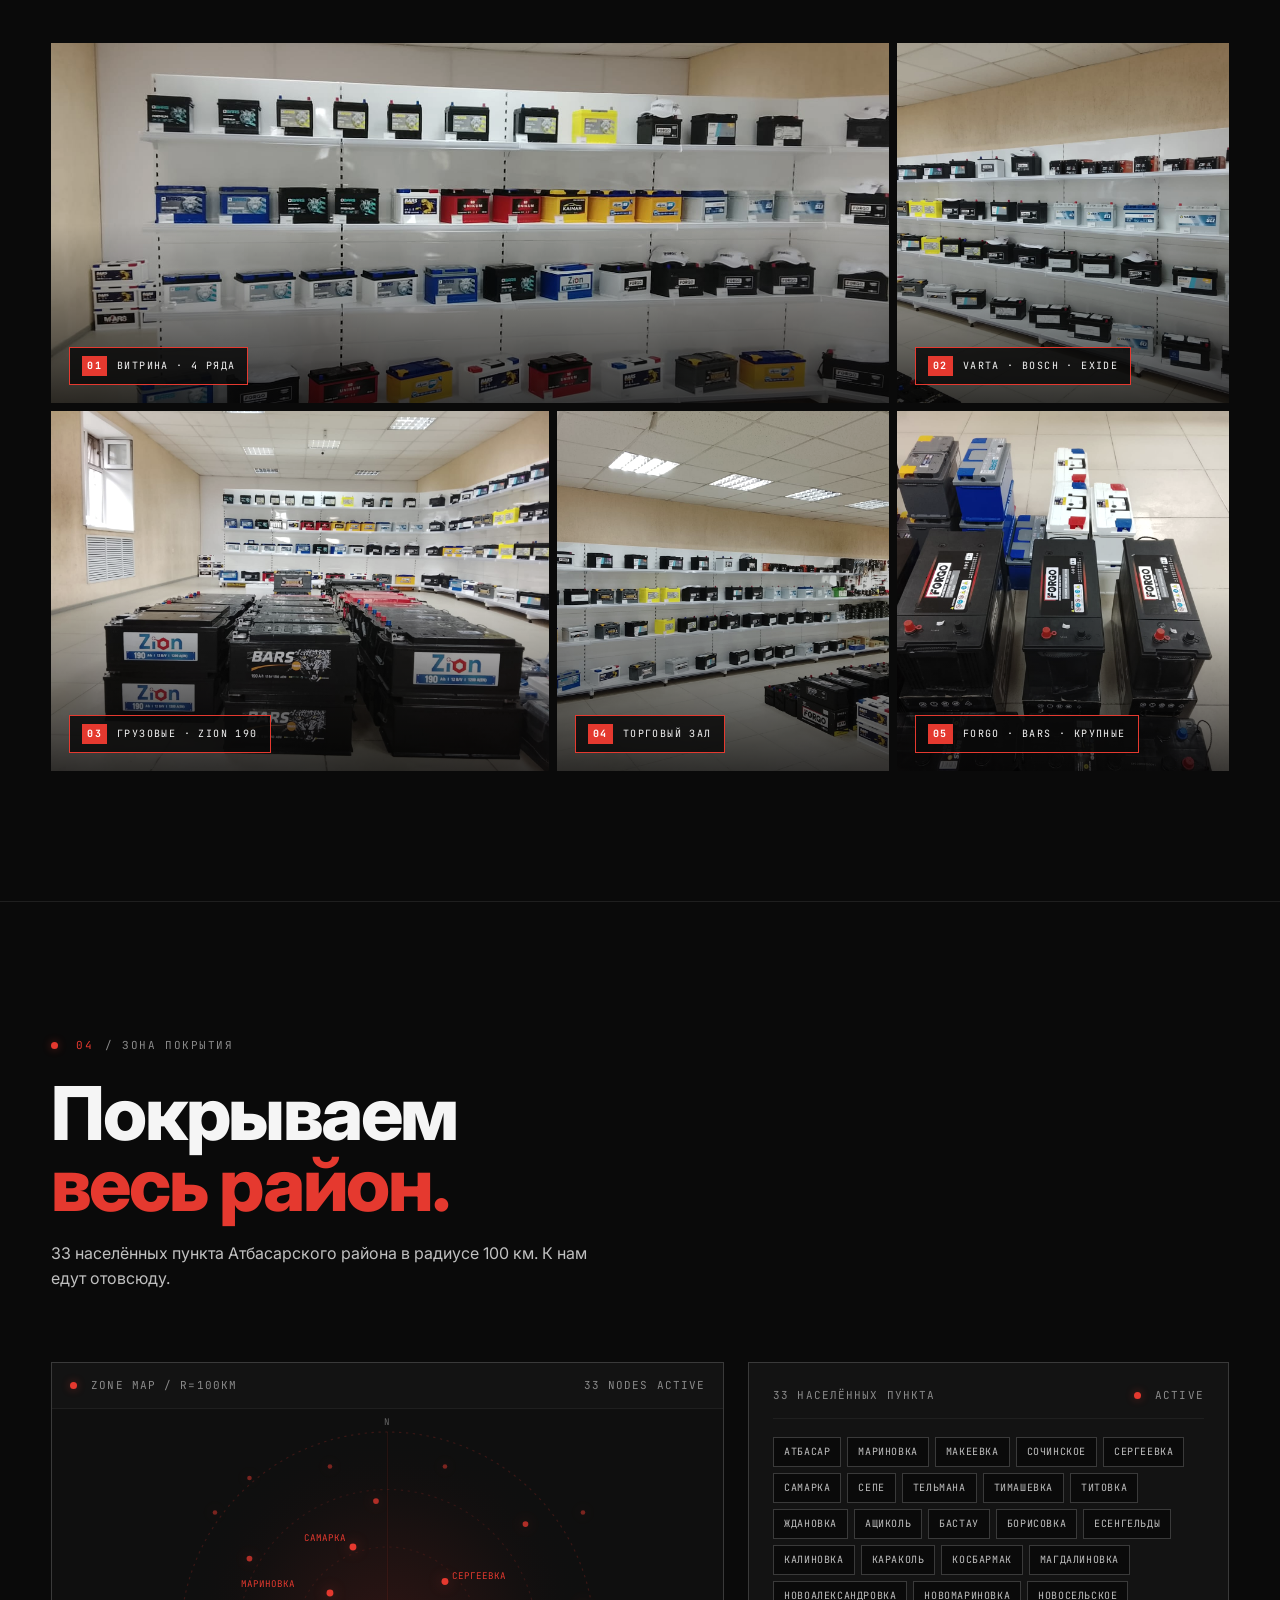
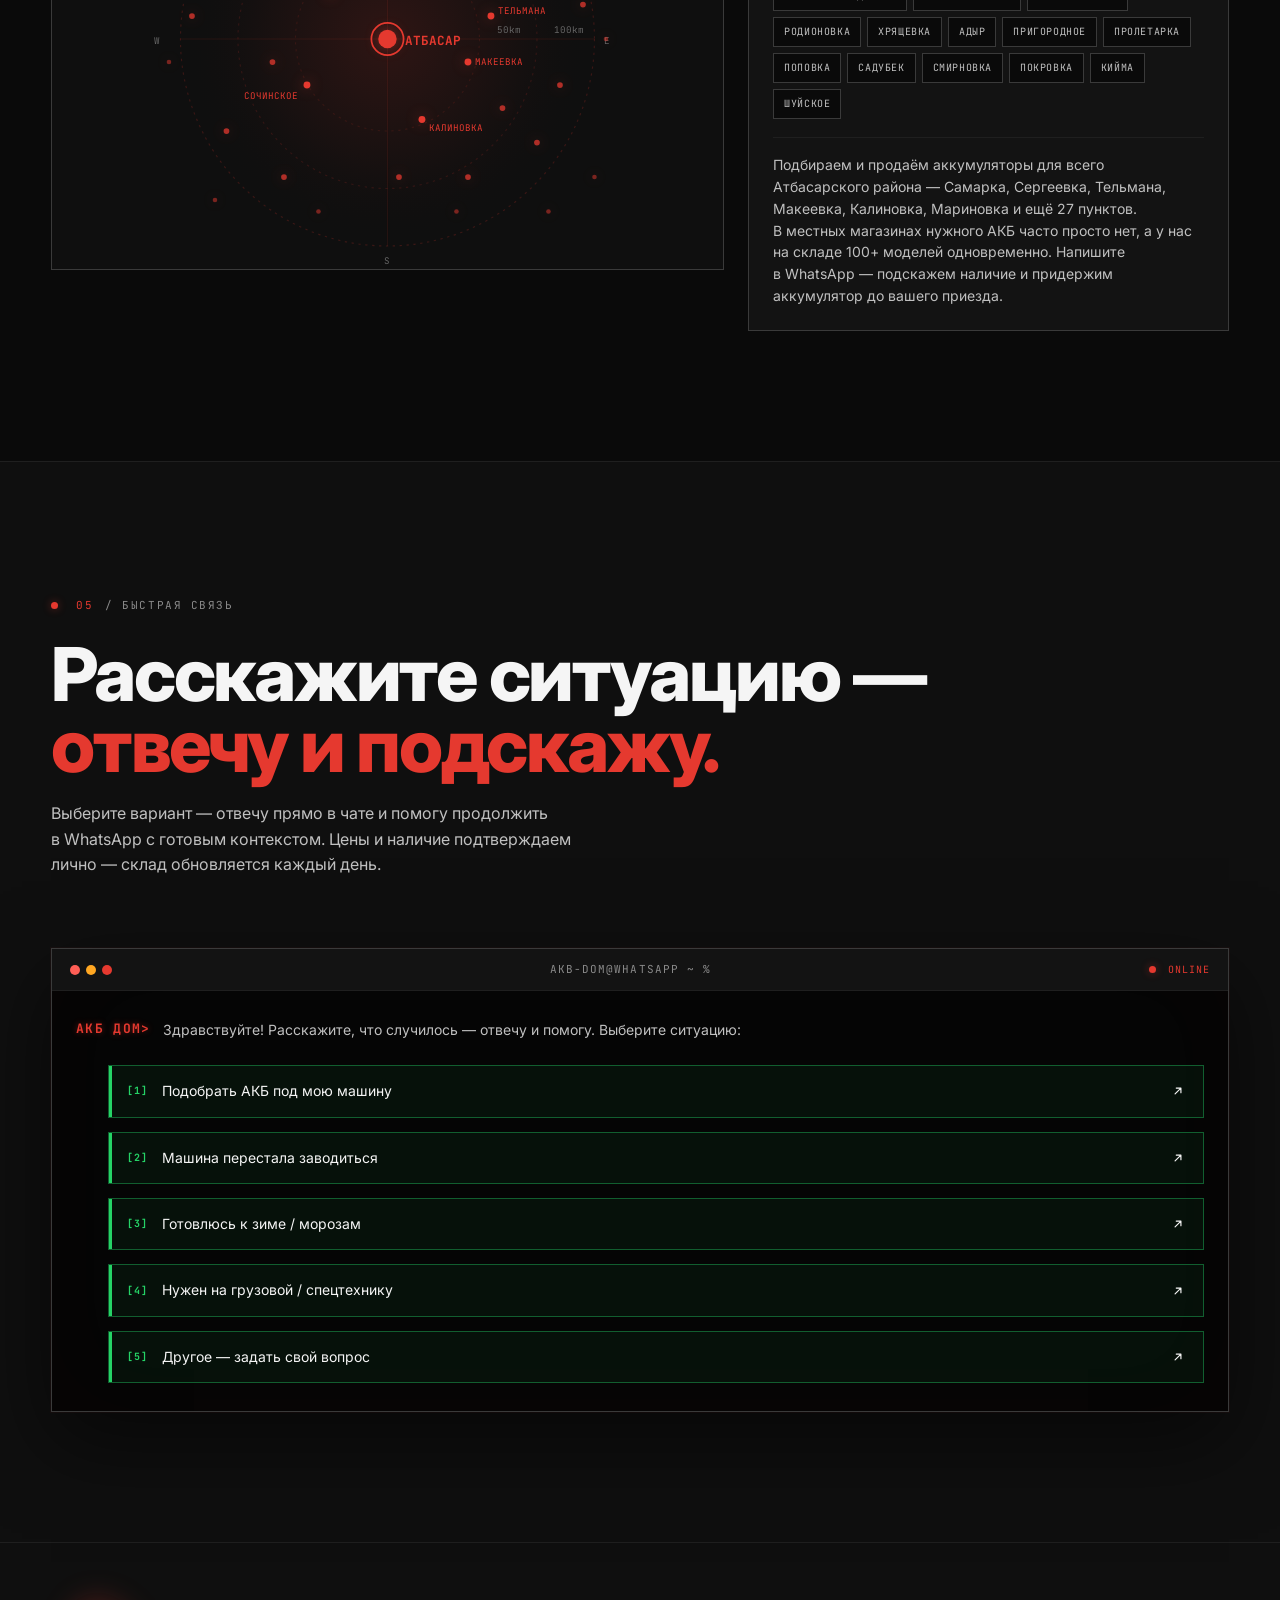
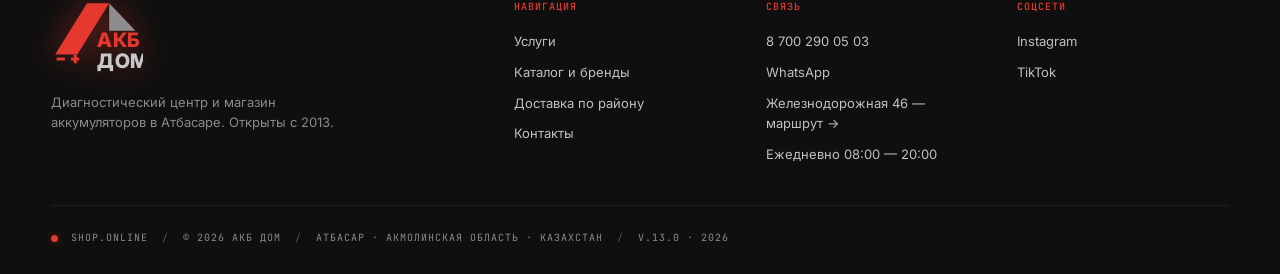
==== commit 37d8e424: "Мобильное меню: бургер + полноэкранная навигация (5 разделов, звонок, WhatsApp, Esc, a11y) Co-Author" ====
--- a/index.html
+++ b/index.html
@@ -26,7 +26,7 @@
 <link rel="preconnect" href="https://fonts.gstatic.com" crossorigin />
 <link href="https://fonts.googleapis.com/css2?family=Inter:wght@400;500;600;700;800;900&family=JetBrains+Mono:wght@400;500;700&family=Major+Mono+Display&display=swap" rel="stylesheet" />
 <link rel="icon" type="image/svg+xml" href="favicon.svg" />
-<link rel="stylesheet" href="styles.css?v=3" />
+<link rel="stylesheet" href="styles.css?v=4" />
 
 <script type="application/ld+json">
 {
@@ -121,6 +121,7 @@
     <a href="tel:+77002900503" class="sys-cta mono" data-sound="click">
       8 700 290 05 03
     </a>
+    <button class="burger" id="burger" type="button" aria-label="Меню" aria-expanded="false" aria-controls="mnav" data-sound="click"><span></span><span></span><span></span></button>
   </div>
   <div class="ticker-bar mono" aria-hidden="true">
     <div class="container ticker-row">
@@ -136,6 +137,19 @@
     </div>
   </div>
 </header>
+
+<nav class="mnav" id="mnav" aria-label="Мобильное меню">
+  <a class="mnav-link" href="index.html" aria-current="page">Главная</a>
+  <a class="mnav-link" href="uslugi.html">Услуги</a>
+  <a class="mnav-link" href="katalog.html">Каталог</a>
+  <a class="mnav-link" href="rayon.html">Район</a>
+  <a class="mnav-link" href="kontakty.html">Контакты</a>
+  <div class="mnav-cta">
+    <a class="mnav-btn call" href="tel:+77002900503">Позвонить · 8 700 290 05 03</a>
+    <a class="mnav-btn wa" href="https://wa.me/77002900503" target="_blank" rel="noopener">Написать в WhatsApp</a>
+  </div>
+  <div class="mnav-foot mono">АТБАСАР · ЖЕЛЕЗНОДОРОЖНАЯ 46<br/>ЕЖЕДНЕВНО 08:00 — 20:00</div>
+</nav>
 
 <section class="hero" id="top">
   <div class="hero-grid container">
@@ -627,6 +641,6 @@
   <div class="lb-caption mono" id="lb-caption"></div>
 </div>
 
-<script src="app.js?v=3" defer></script>
+<script src="app.js?v=4" defer></script>
 </body>
 </html>
--- a/styles.css
+++ b/styles.css
@@ -1616,6 +1616,87 @@
 }
 .map-links a:hover strong { color: var(--ph); }
 
+/* ──────── МОБИЛЬНОЕ МЕНЮ ──────── */
+.burger {
+  display: none;
+  width: 44px; height: 44px;
+  align-items: center; justify-content: center;
+  flex-direction: column; gap: 5px;
+  border: 1px solid var(--line-2);
+  background: var(--surface);
+  border-radius: 10px;
+  padding: 0;
+  transition: border-color .2s;
+}
+.burger:hover, .burger[aria-expanded="true"] { border-color: var(--ph); }
+.burger span {
+  display: block;
+  width: 20px; height: 2px;
+  background: var(--ink);
+  border-radius: 2px;
+  transition: transform .28s ease, opacity .2s ease;
+}
+.burger[aria-expanded="true"] span:nth-child(1) { transform: translateY(7px) rotate(45deg); }
+.burger[aria-expanded="true"] span:nth-child(2) { opacity: 0; }
+.burger[aria-expanded="true"] span:nth-child(3) { transform: translateY(-7px) rotate(-45deg); }
+
+.mnav {
+  position: fixed;
+  inset: 0;
+  z-index: 60;
+  background: rgba(6,6,6,.97);
+  backdrop-filter: blur(16px);
+  -webkit-backdrop-filter: blur(16px);
+  display: flex; flex-direction: column;
+  padding: 84px var(--pad) 32px;
+  gap: 6px;
+  opacity: 0;
+  visibility: hidden;
+  transform: translateY(-8px);
+  transition: opacity .26s ease, transform .26s ease, visibility .26s;
+  overflow-y: auto;
+}
+.mnav.open { opacity: 1; visibility: visible; transform: translateY(0); }
+.mnav a.mnav-link {
+  display: flex; align-items: center; justify-content: space-between;
+  padding: 18px 4px;
+  border-bottom: 1px solid var(--line);
+  color: var(--ink);
+  font-family: var(--f-sans);
+  font-size: 21px;
+  font-weight: 600;
+  letter-spacing: -.01em;
+}
+.mnav a.mnav-link:active { color: var(--ph); }
+.mnav a.mnav-link[aria-current="page"] { color: var(--ph); }
+.mnav a.mnav-link::after { content: '→'; opacity: .35; font-size: 16px; }
+.mnav-cta { display: grid; gap: 10px; margin-top: 26px; }
+.mnav-btn {
+  display: flex; align-items: center; justify-content: center; gap: 10px;
+  padding: 16px;
+  border-radius: 12px;
+  font-family: var(--f-sans);
+  font-weight: 700;
+  font-size: 15px;
+}
+.mnav-btn.call { background: var(--ph); color: #fff; }
+.mnav-btn.wa { background: var(--whatsapp); color: #fff; }
+.mnav-foot {
+  margin-top: 22px;
+  font-family: var(--f-mono);
+  font-size: 11px;
+  line-height: 1.9;
+  color: var(--ink-3);
+  letter-spacing: .05em;
+}
+body.mnav-lock { overflow: hidden; }
+@media (max-width: 900px) {
+  .burger { display: flex; }
+}
+@media (prefers-reduced-motion: reduce) {
+  .mnav, .burger span { transition: none; }
+}
+
 /* ──────── МАРШРУТ ──────── */
 .route-cta {
   border: 1px solid var(--line-2);
@@ -1780,7 +1861,7 @@
 }
 @media (max-width: 900px) {
   .nav { display: none; }
-  .sysbar-row { grid-template-columns: auto 1fr; gap: 16px; }
+  .sysbar-row { grid-template-columns: auto 1fr auto; gap: 12px; }
   .ticker-row { font-size: 9px; gap: 8px; }
   .hide-sm { display: none; }
   .section { padding: 90px 0; }
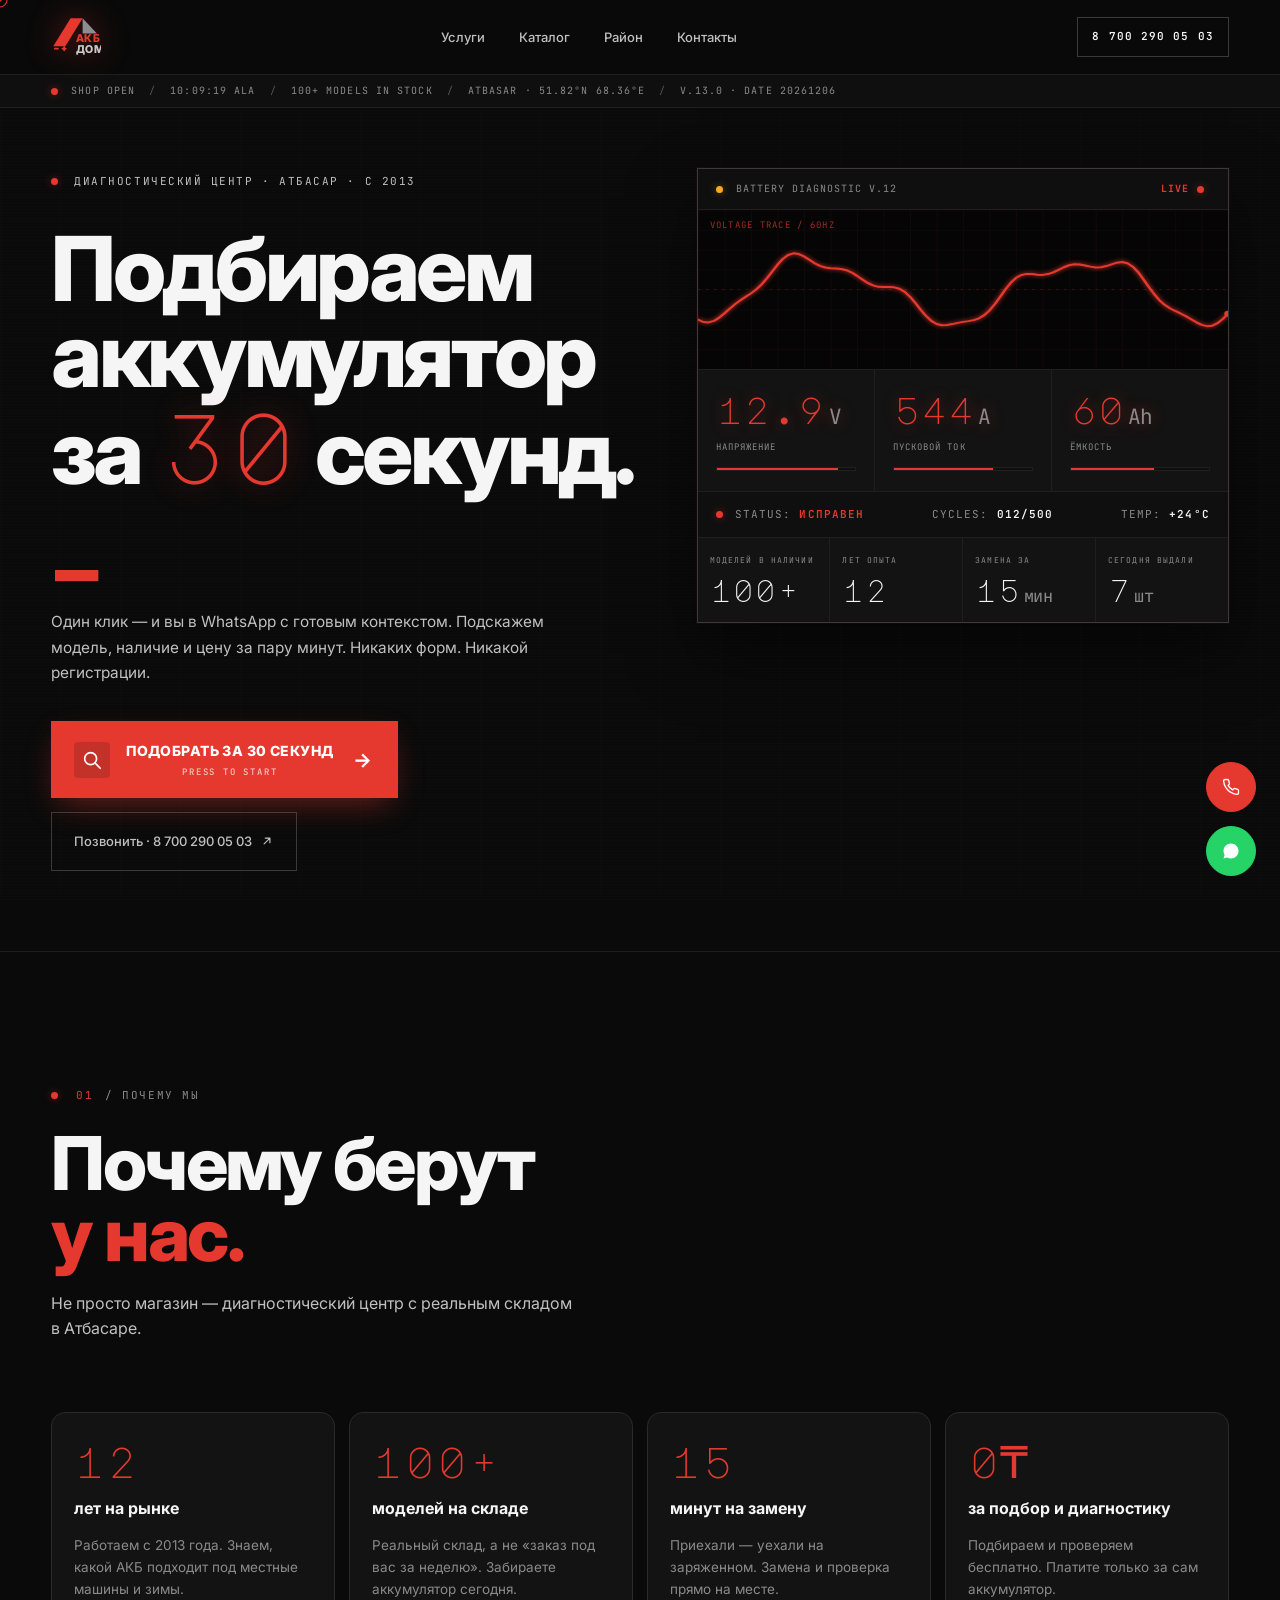
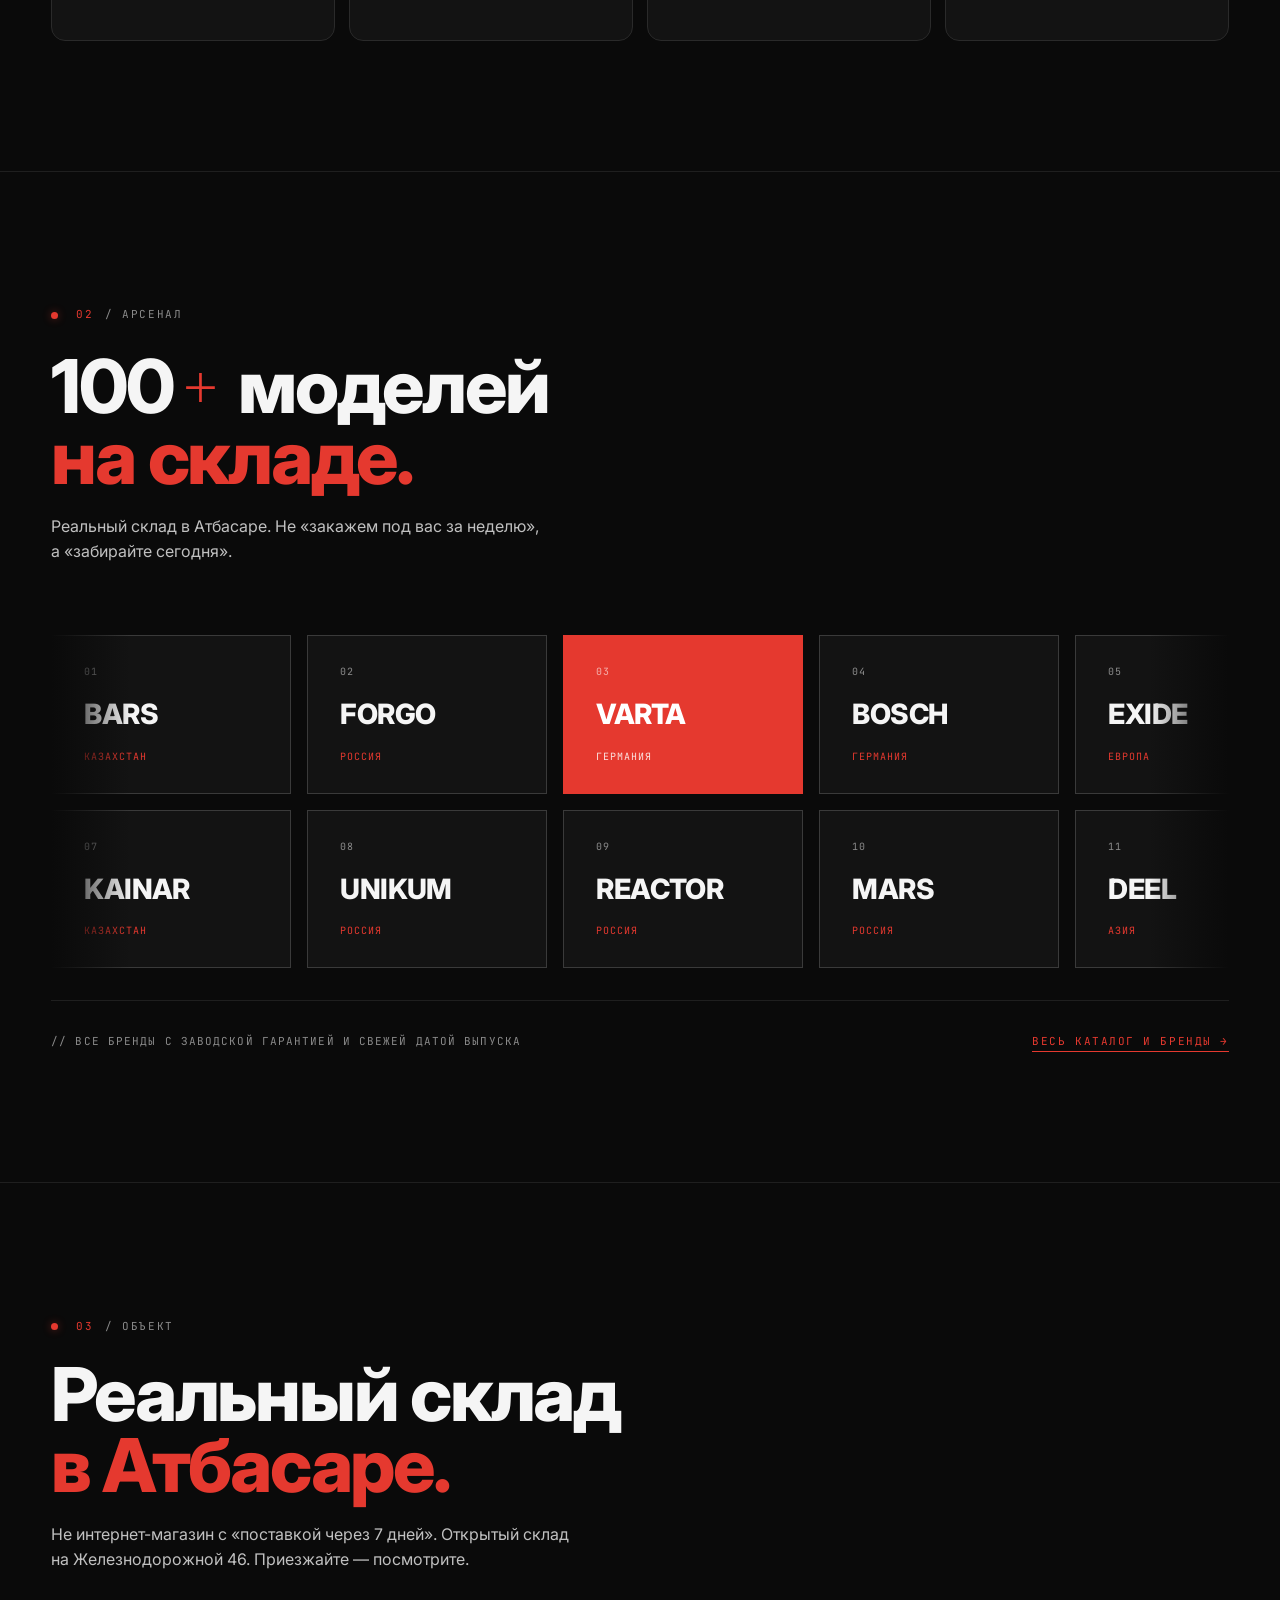
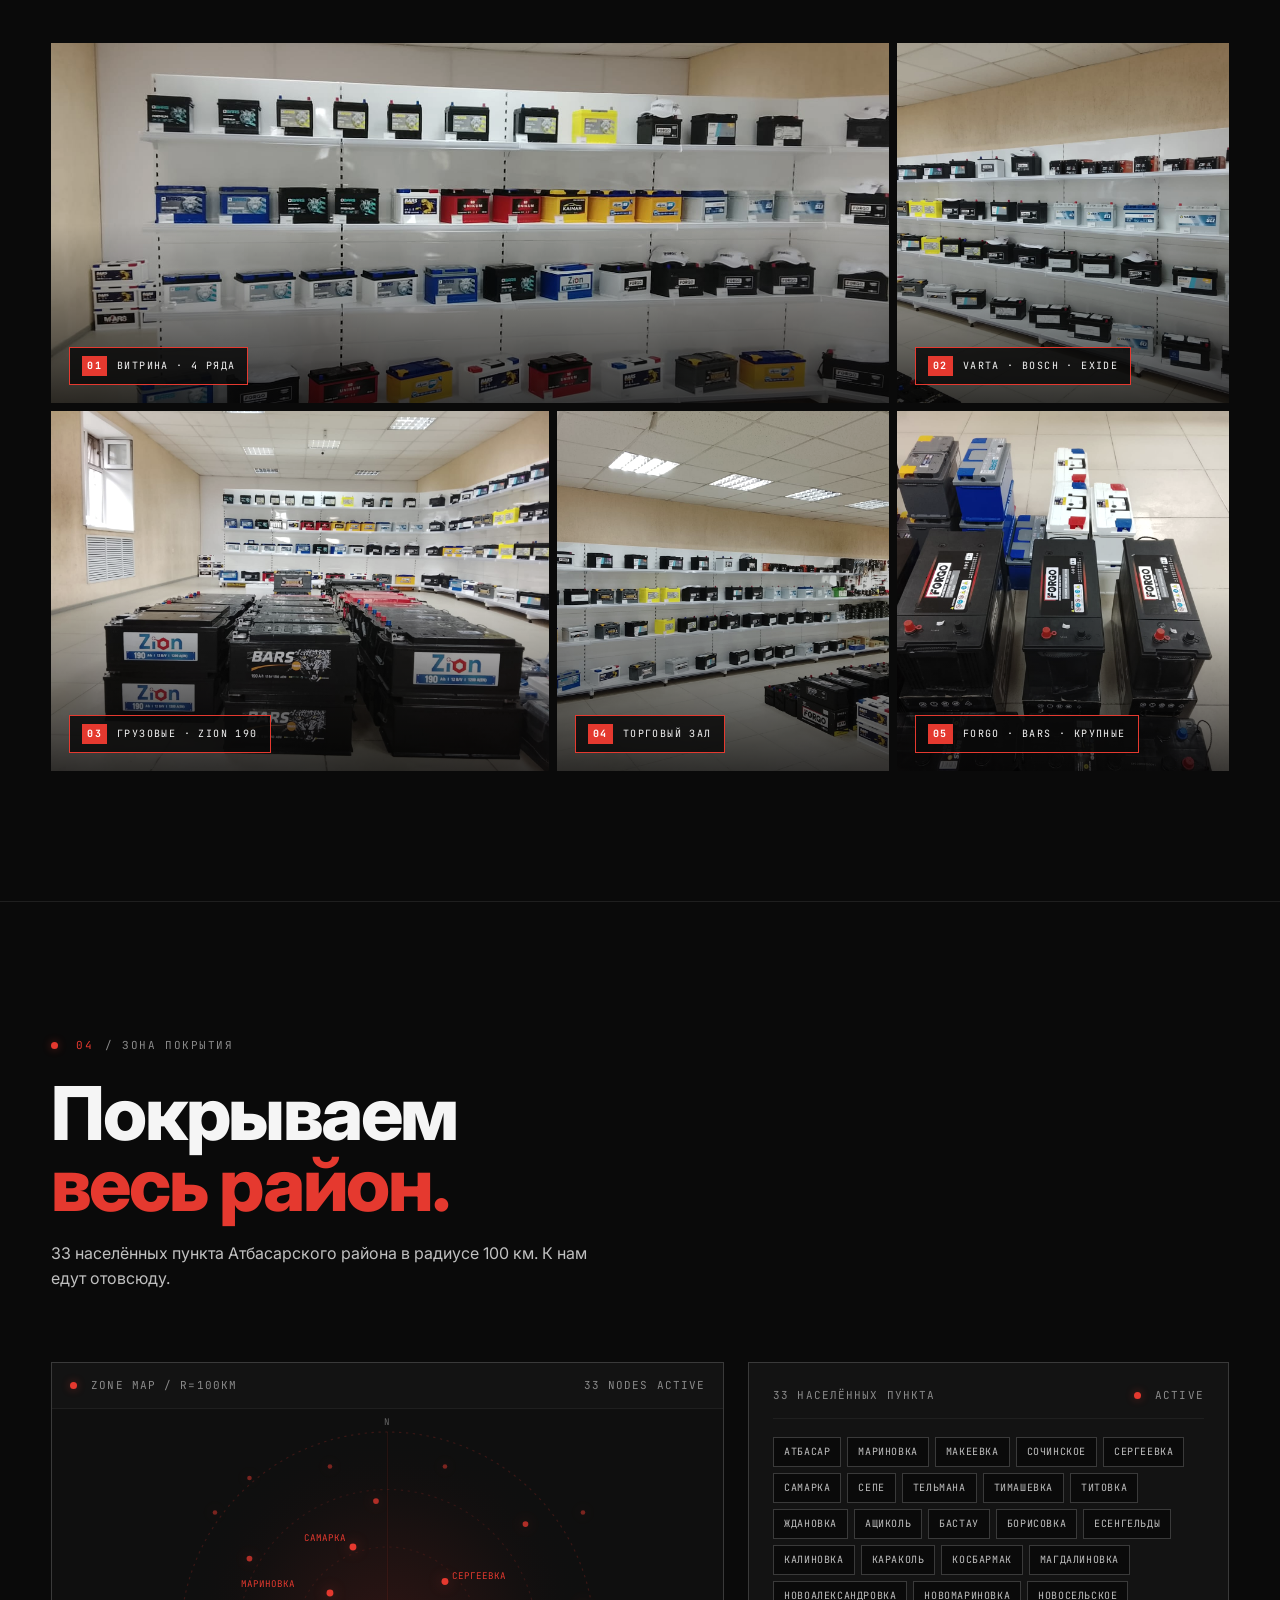
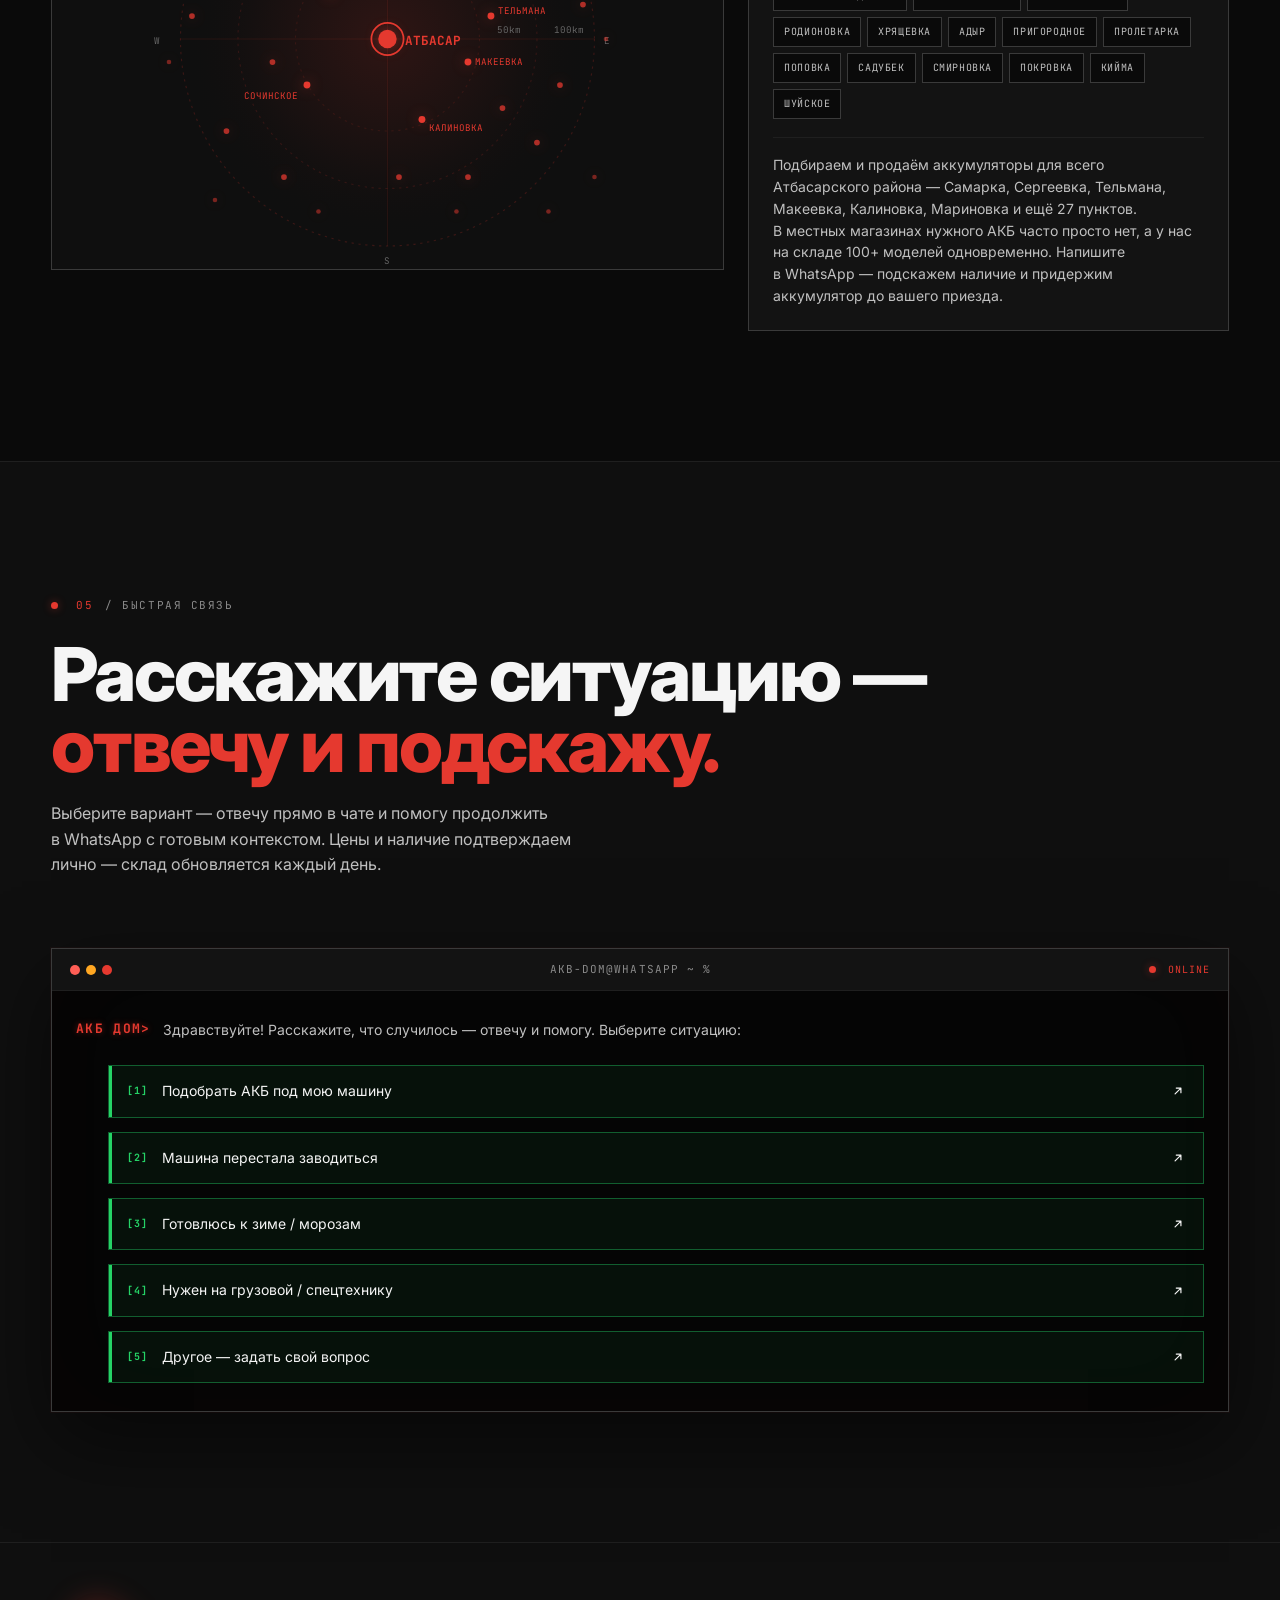
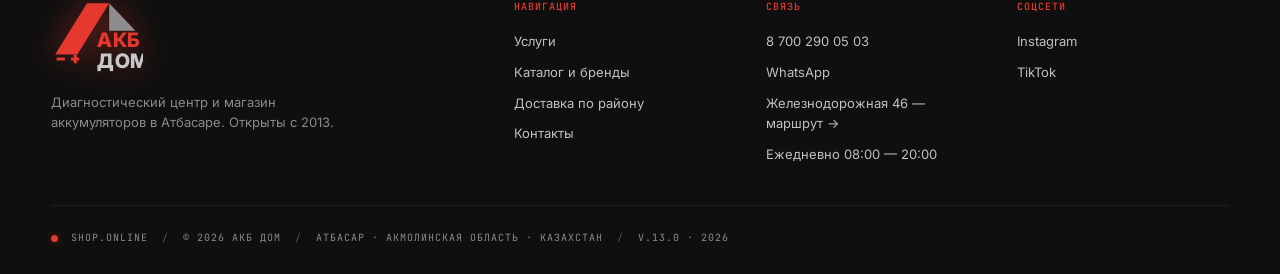
==== commit be41efb7: "Фикс: мобильное меню нельзя было закрыть на телефоне (оверлей перекрывал бургер) Co-Authored-By: Cla" ====
--- a/index.html
+++ b/index.html
@@ -26,7 +26,7 @@
 <link rel="preconnect" href="https://fonts.gstatic.com" crossorigin />
 <link href="https://fonts.googleapis.com/css2?family=Inter:wght@400;500;600;700;800;900&family=JetBrains+Mono:wght@400;500;700&family=Major+Mono+Display&display=swap" rel="stylesheet" />
 <link rel="icon" type="image/svg+xml" href="favicon.svg" />
-<link rel="stylesheet" href="styles.css?v=4" />
+<link rel="stylesheet" href="styles.css?v=5" />
 
 <script type="application/ld+json">
 {
--- a/styles.css
+++ b/styles.css
@@ -222,7 +222,7 @@
 
 /* ──────── SYSTEM BAR (HEADER) ──────── */
 .sysbar {
-  position: sticky; top: 0; z-index: 50;
+  position: sticky; top: 0; z-index: 70; /* выше .mnav (60), чтобы бургер оставался кликабельным для закрытия */
   background: rgba(10,10,10,.92);
   backdrop-filter: blur(14px);
   -webkit-backdrop-filter: blur(14px);
@@ -1690,6 +1690,8 @@
   letter-spacing: .05em;
 }
 body.mnav-lock { overflow: hidden; }
+/* плавающие кнопки не перекрывают открытое меню */
+body.mnav-lock .fcta { opacity: 0; pointer-events: none; }
 @media (max-width: 900px) {
   .burger { display: flex; }
 }
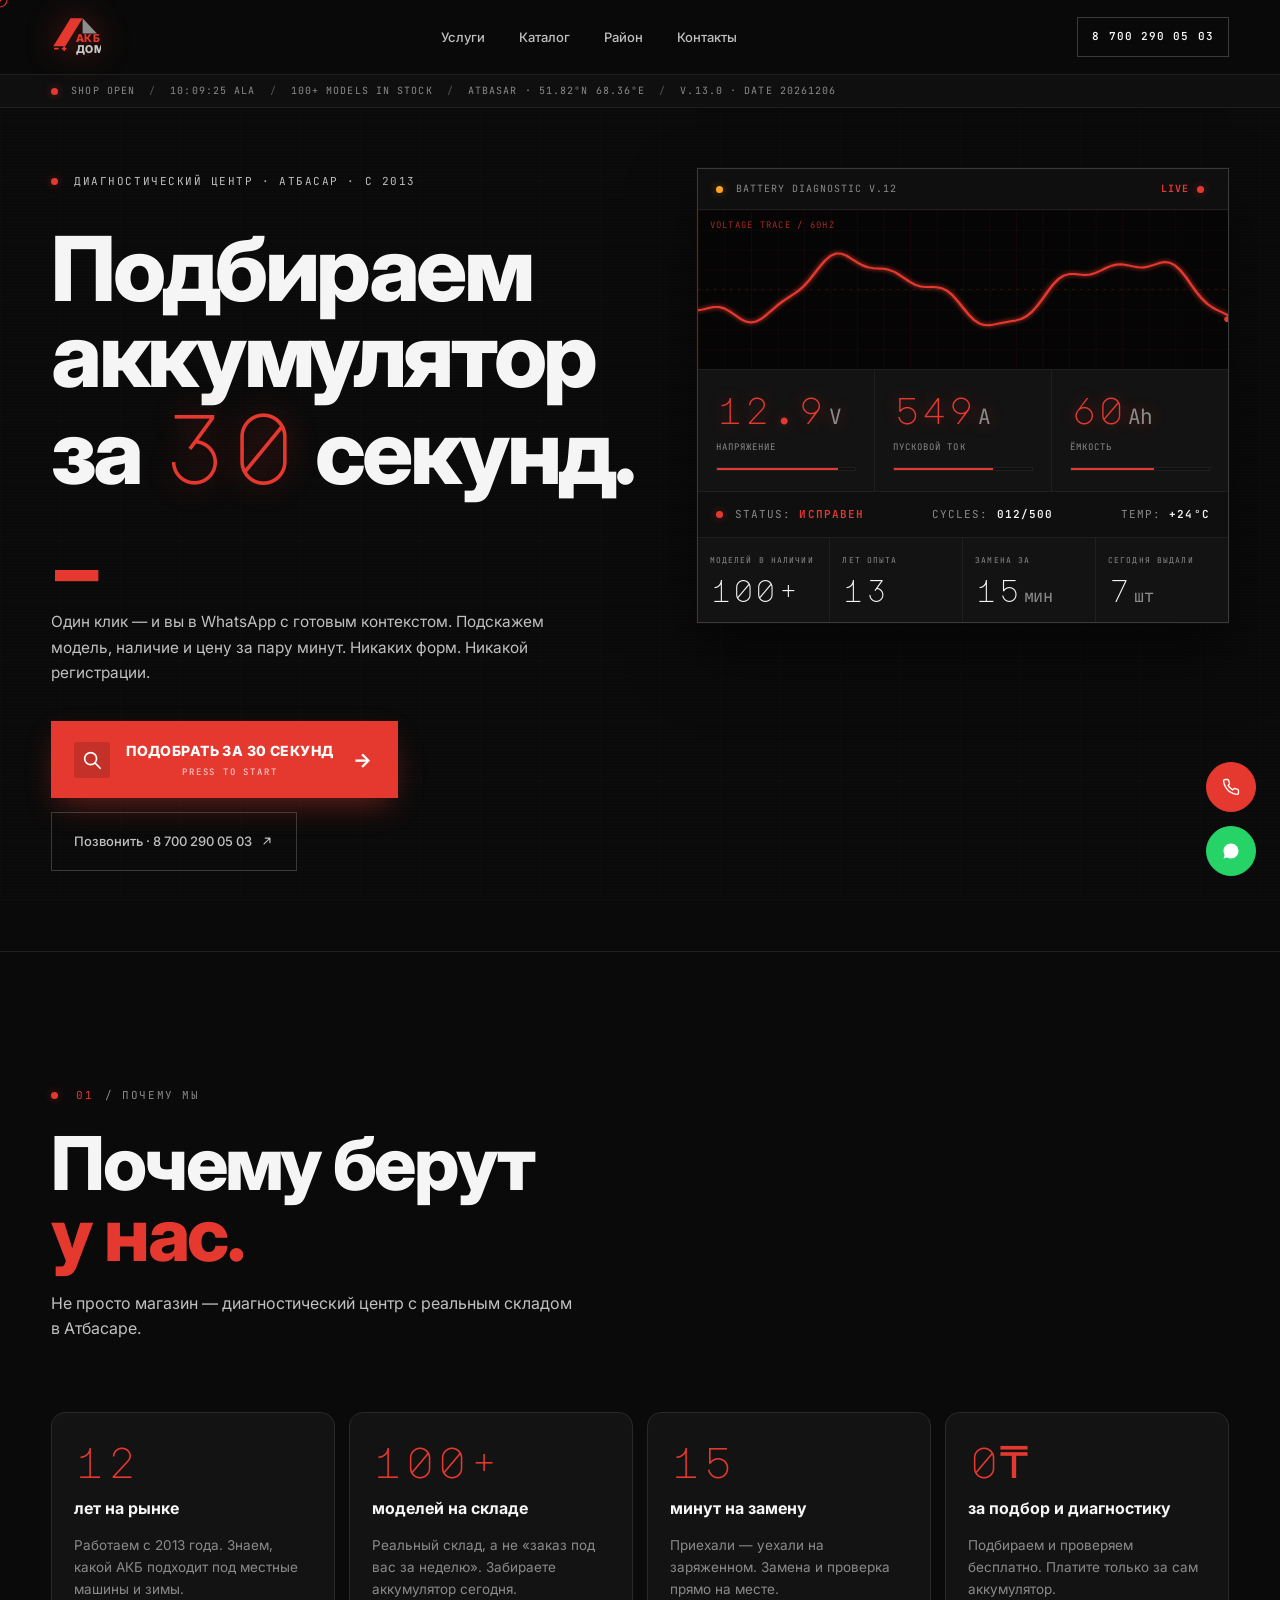
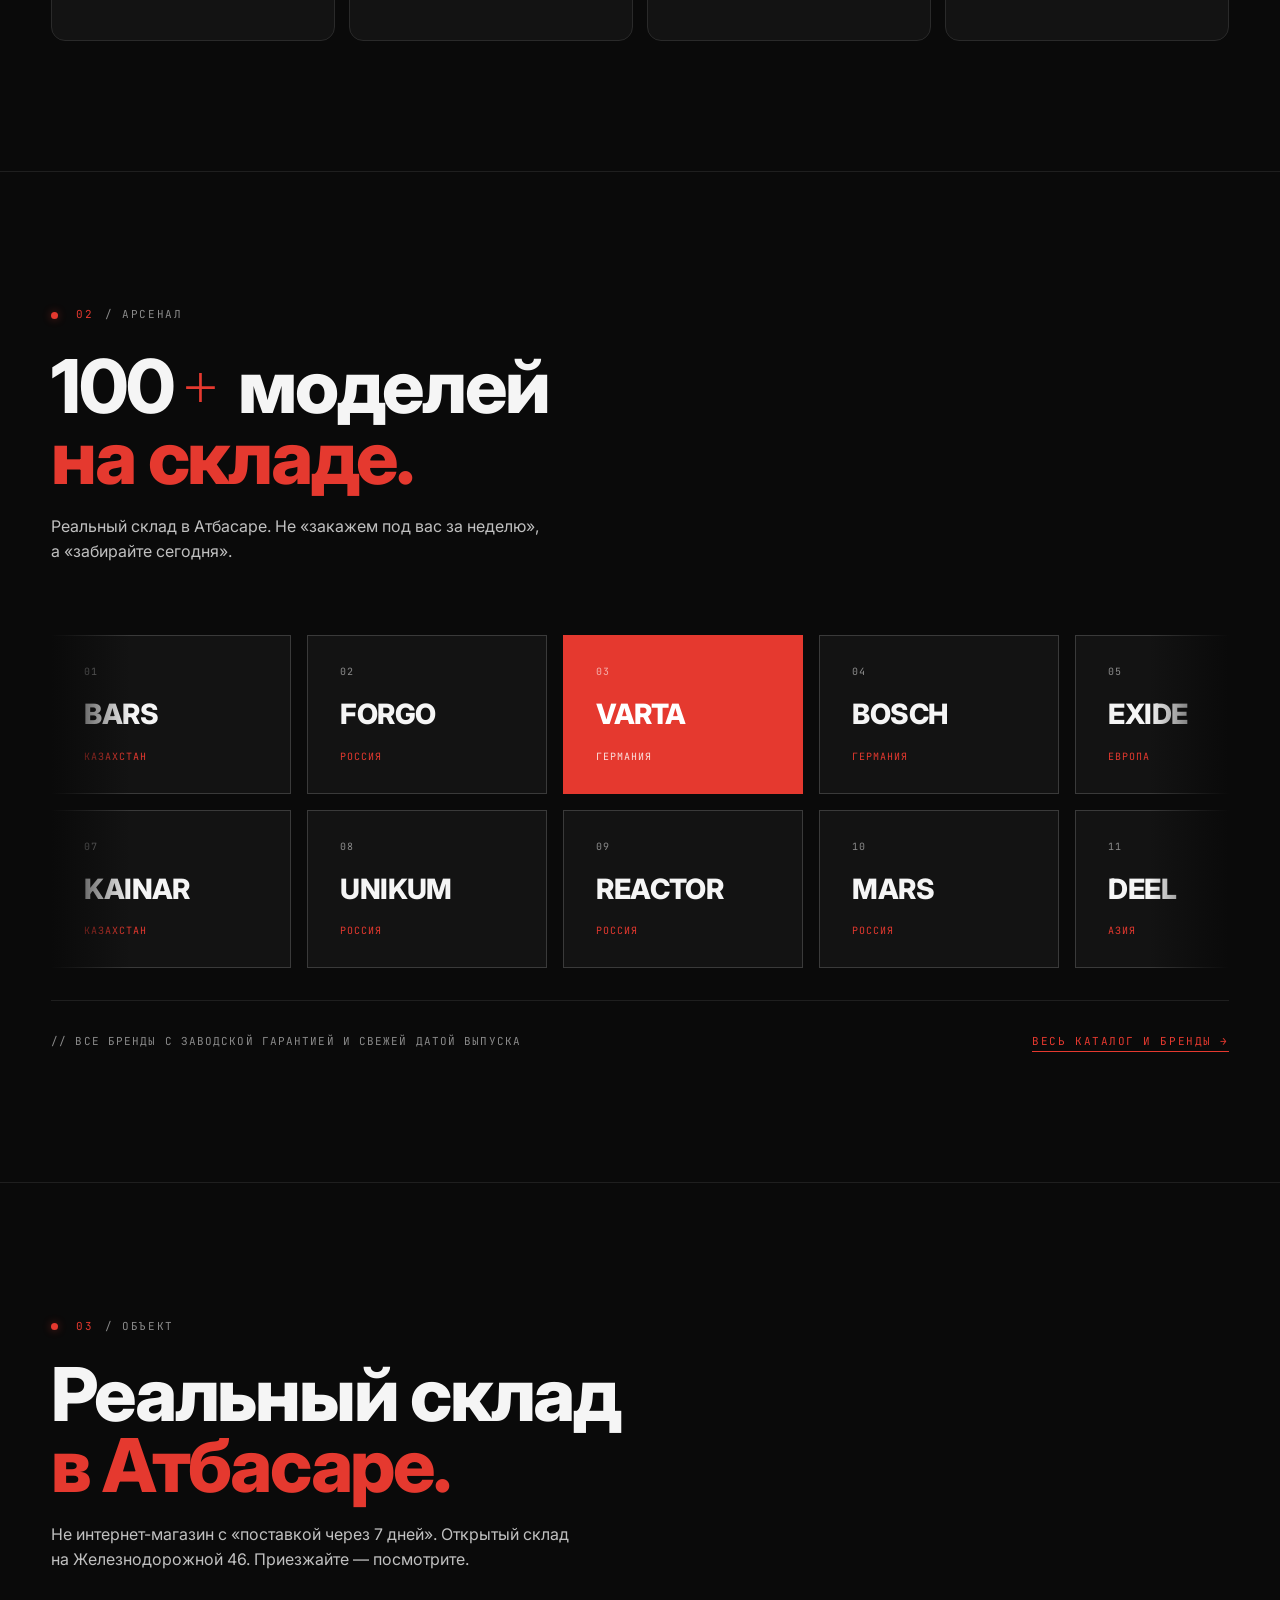
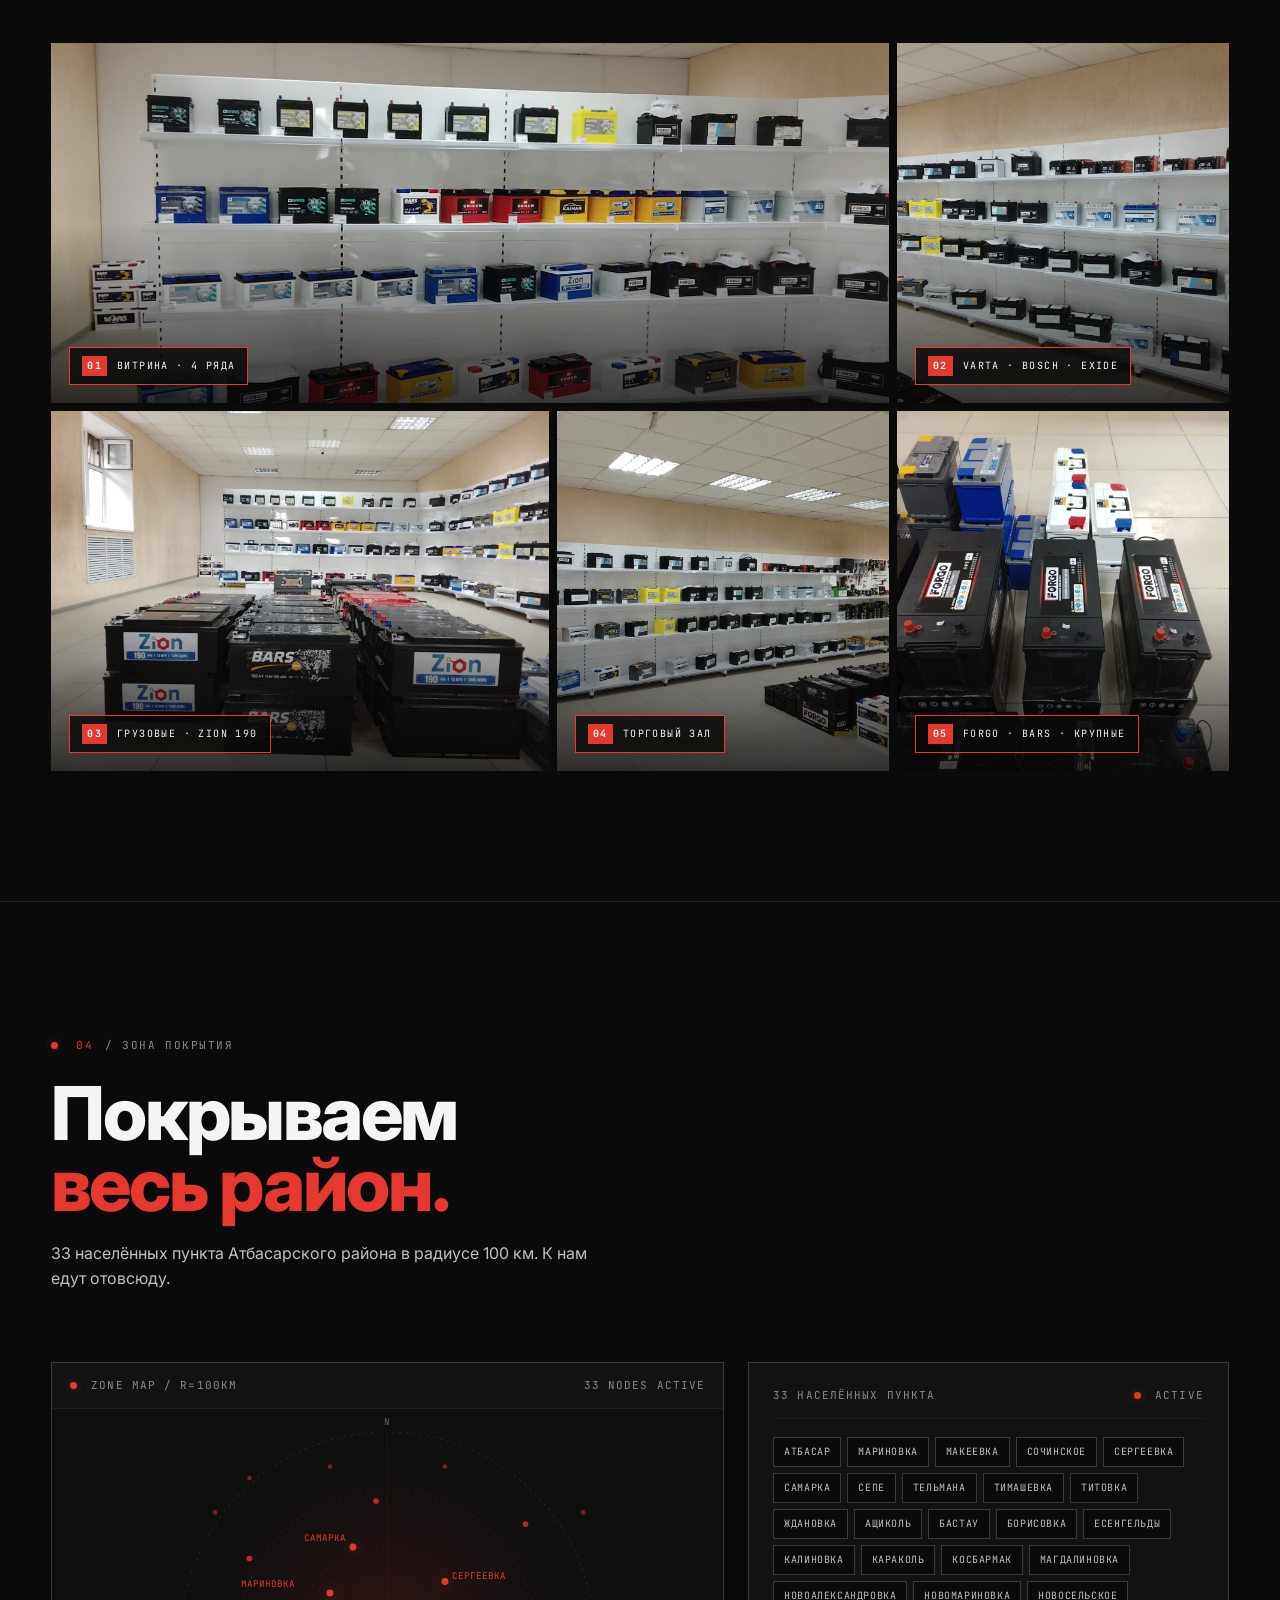
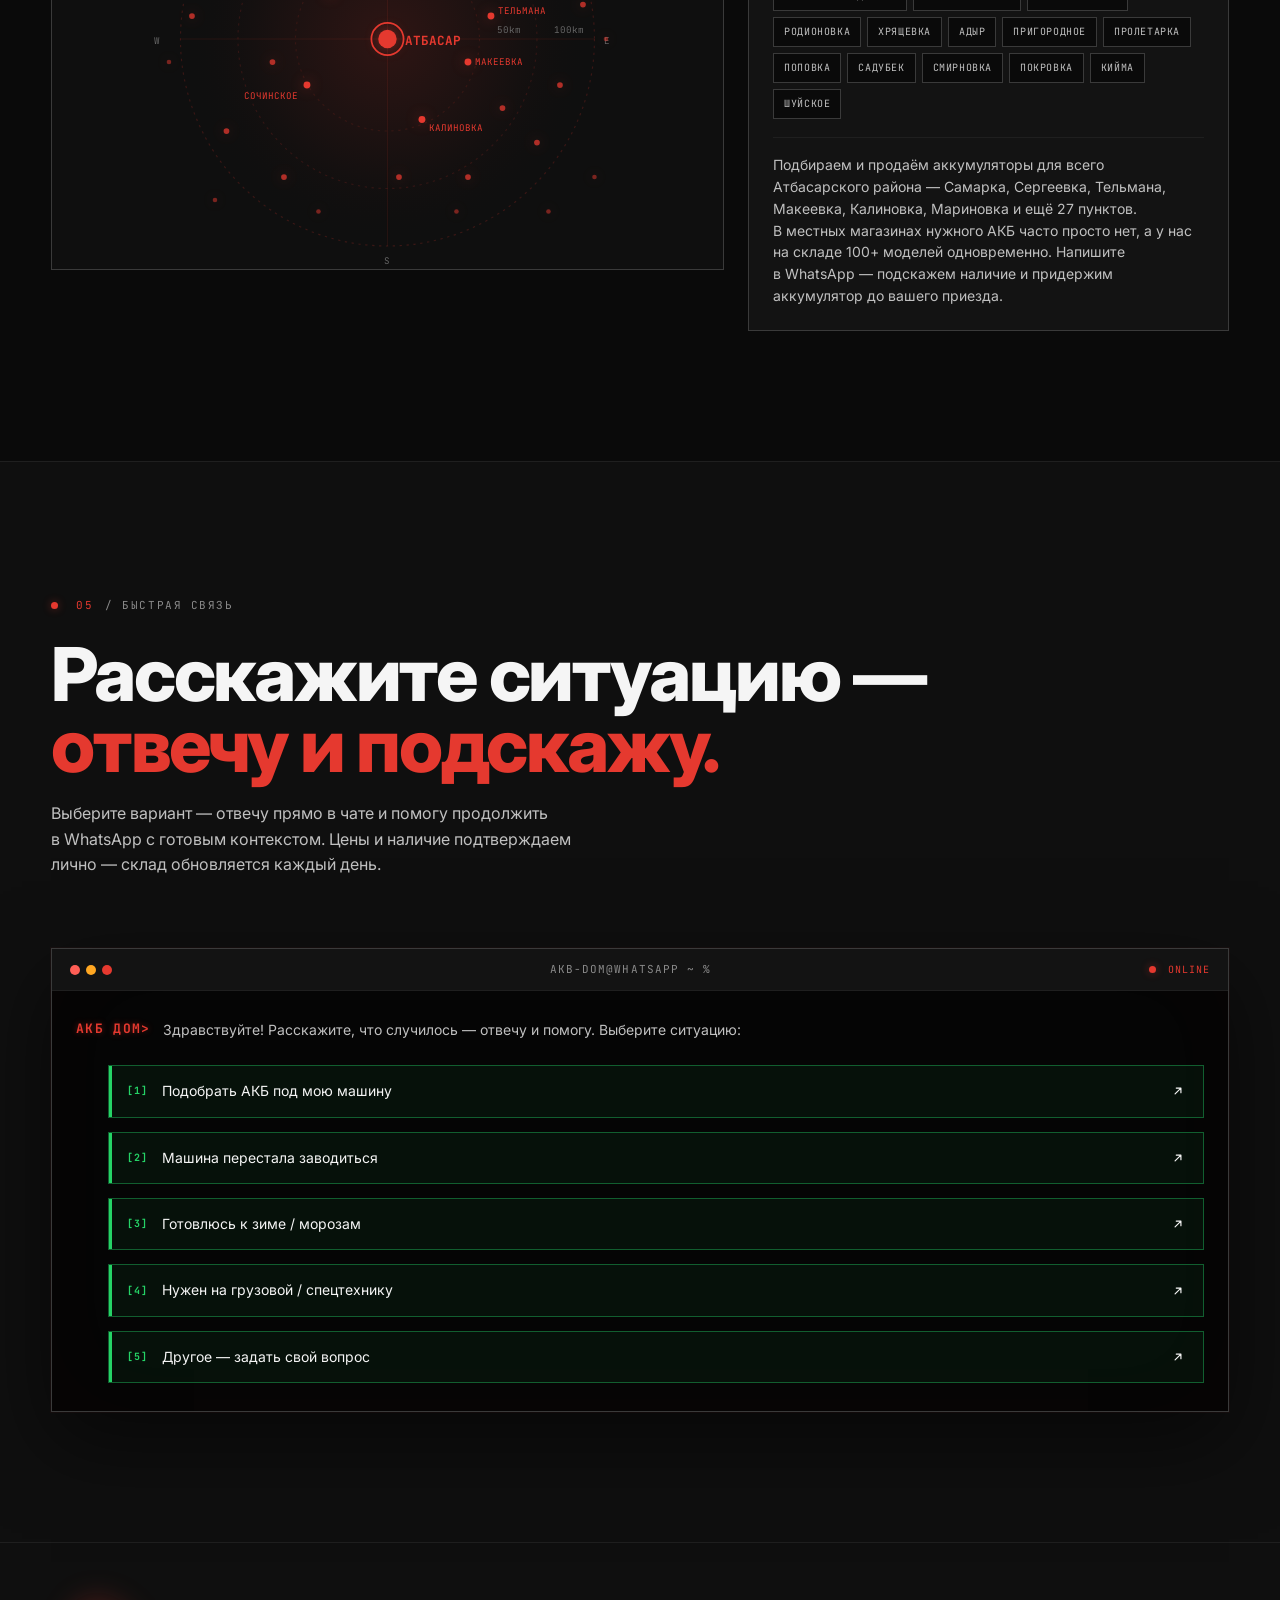
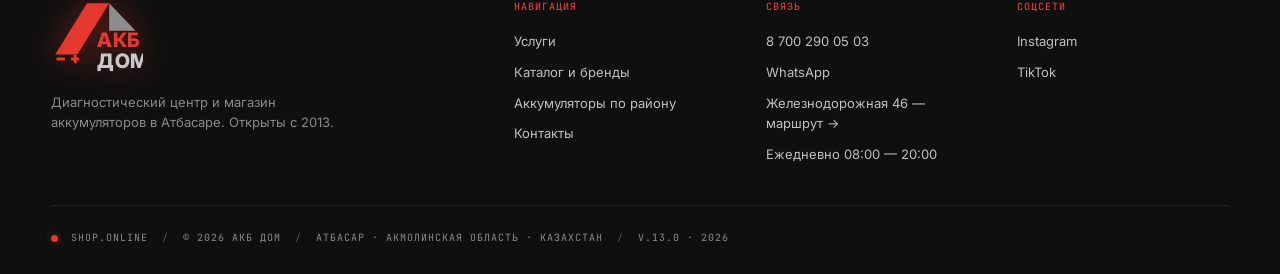
==== commit 8a805c11: "SEO/GEO: радиус обслуживания 50-100 км, 33 села в areaServed + GeoCircle, гео-ключи в H1/title, отка" ====
--- a/index.html
+++ b/index.html
@@ -30,25 +30,279 @@
 
 <script type="application/ld+json">
 {
-  "@context":"https://schema.org","@type":"AutoPartsStore","@id":"https://akb-dom.kz/#business",
-  "name":"АКБ Дом","alternateName":["AKB Dom Atbasar","АКБ Дом Атбасар"],
-  "description":"Диагностический центр и самый большой магазин аккумуляторов в Атбасаре. Бесплатный подбор АКБ. 100+ моделей. 12 лет на рынке. BARS, FORGO, VARTA, BOSCH, EXIDE, ZION, KAINAR.",
-  "url":"https://akb-dom.kz/","logo":"https://akb-dom.kz/images/akb-dom-logo.jpg",
-  "image":["https://akb-dom.kz/images/akb-dom-atbasar-1.jpg","https://akb-dom.kz/images/akb-dom-atbasar-2.jpg","https://akb-dom.kz/images/akb-dom-atbasar-3.jpg","https://akb-dom.kz/images/akb-dom-atbasar-4.jpg"],
-  "telephone":"+77002900503","priceRange":"20000 — 180000 ₸","currenciesAccepted":"KZT","paymentAccepted":"Cash, Credit Card, Kaspi","foundingDate":"2013",
-  "address":{"@type":"PostalAddress","streetAddress":"Железнодорожная улица, 46","addressLocality":"Атбасар","addressRegion":"Акмолинская область","addressCountry":"KZ","postalCode":"020400"},
-  "geo":{"@type":"GeoCoordinates","latitude":51.82049,"longitude":68.36369},
-  "openingHoursSpecification":[{"@type":"OpeningHoursSpecification","dayOfWeek":["Monday","Tuesday","Wednesday","Thursday","Friday","Saturday","Sunday"],"opens":"08:00","closes":"20:00"}],
-  "sameAs":["https://www.instagram.com/akb.dom_astana","https://www.tiktok.com/@akb.dom_astana","https://2gis.kz/firm/70000001114789784"],
-  "hasMap":"https://2gis.kz/firm/70000001114789784",
-  "areaServed":[{"@type":"City","name":"Атбасар"},{"@type":"AdministrativeArea","name":"Атбасарский район"},{"@type":"Place","name":"Самарка"},{"@type":"Place","name":"Сергеевка"},{"@type":"Place","name":"Тельмана"},{"@type":"Place","name":"Макеевка"},{"@type":"Place","name":"Калиновка"},{"@type":"Place","name":"Сочинское"},{"@type":"Place","name":"Мариновка"}],
-  "makesOffer":[
-    {"@type":"Offer","itemOffered":{"@type":"Service","name":"Подбор аккумулятора","description":"Бесплатный подбор АКБ по марке, модели и году авто за 30 секунд."}},
-    {"@type":"Offer","itemOffered":{"@type":"Service","name":"Замена аккумулятора","description":"Замена АКБ на месте в Атбасаре за 15 минут."}},
-    {"@type":"Offer","itemOffered":{"@type":"Service","name":"Диагностика аккумулятора","description":"Проверка напряжения, пускового тока и состояния батареи."}},
-    {"@type":"Offer","itemOffered":{"@type":"Service","name":"Зарядка аккумулятора","description":"Зарядка разряженного аккумулятора правильным током."}}
+  "@context": "https://schema.org",
+  "@type": "AutoPartsStore",
+  "@id": "https://akb-dom.kz/#business",
+  "name": "АКБ Дом",
+  "alternateName": [
+    "AKB Dom Atbasar",
+    "АКБ Дом Атбасар"
   ],
-  "brand":[{"@type":"Brand","name":"BARS"},{"@type":"Brand","name":"FORGO"},{"@type":"Brand","name":"VARTA"},{"@type":"Brand","name":"BOSCH"},{"@type":"Brand","name":"EXIDE"},{"@type":"Brand","name":"ZION"},{"@type":"Brand","name":"KAINAR"},{"@type":"Brand","name":"UNIKUM"}]
+  "description": "Диагностический центр и самый большой магазин аккумуляторов в Атбасаре. Бесплатный подбор АКБ. 100+ моделей. 13 лет на рынке. BARS, FORGO, VARTA, BOSCH, EXIDE, ZION, KAINAR.",
+  "url": "https://akb-dom.kz/",
+  "logo": "https://akb-dom.kz/images/akb-dom-logo.jpg",
+  "image": [
+    "https://akb-dom.kz/images/akb-dom-atbasar-1.jpg",
+    "https://akb-dom.kz/images/akb-dom-atbasar-2.jpg",
+    "https://akb-dom.kz/images/akb-dom-atbasar-3.jpg",
+    "https://akb-dom.kz/images/akb-dom-atbasar-4.jpg"
+  ],
+  "telephone": "+77002900503",
+  "priceRange": "20000 — 180000 ₸",
+  "currenciesAccepted": "KZT",
+  "paymentAccepted": "Cash, Credit Card, Kaspi",
+  "foundingDate": "2013",
+  "address": {
+    "@type": "PostalAddress",
+    "streetAddress": "Железнодорожная улица, 46",
+    "addressLocality": "Атбасар",
+    "addressRegion": "Акмолинская область",
+    "addressCountry": "KZ",
+    "postalCode": "020400"
+  },
+  "geo": {
+    "@type": "GeoCoordinates",
+    "latitude": 51.82049,
+    "longitude": 68.36369
+  },
+  "openingHoursSpecification": [
+    {
+      "@type": "OpeningHoursSpecification",
+      "dayOfWeek": [
+        "Monday",
+        "Tuesday",
+        "Wednesday",
+        "Thursday",
+        "Friday",
+        "Saturday",
+        "Sunday"
+      ],
+      "opens": "08:00",
+      "closes": "20:00"
+    }
+  ],
+  "sameAs": [
+    "https://www.instagram.com/akb.dom_astana",
+    "https://www.tiktok.com/@akb.dom_astana",
+    "https://2gis.kz/firm/70000001114789784"
+  ],
+  "hasMap": "https://2gis.kz/firm/70000001114789784",
+  "areaServed": [
+    {
+      "@type": "City",
+      "name": "Атбасар"
+    },
+    {
+      "@type": "AdministrativeArea",
+      "name": "Атбасарский район"
+    },
+    {
+      "@type": "GeoCircle",
+      "name": "Зона обслуживания — радиус 100 км от Атбасара",
+      "geoMidpoint": {
+        "@type": "GeoCoordinates",
+        "latitude": 51.82049,
+        "longitude": 68.36369
+      },
+      "geoRadius": "100000"
+    },
+    {
+      "@type": "Place",
+      "name": "Мариновка"
+    },
+    {
+      "@type": "Place",
+      "name": "Макеевка"
+    },
+    {
+      "@type": "Place",
+      "name": "Сочинское"
+    },
+    {
+      "@type": "Place",
+      "name": "Сергеевка"
+    },
+    {
+      "@type": "Place",
+      "name": "Самарка"
+    },
+    {
+      "@type": "Place",
+      "name": "Сепе"
+    },
+    {
+      "@type": "Place",
+      "name": "Тельмана"
+    },
+    {
+      "@type": "Place",
+      "name": "Тимашевка"
+    },
+    {
+      "@type": "Place",
+      "name": "Титовка"
+    },
+    {
+      "@type": "Place",
+      "name": "Ждановка"
+    },
+    {
+      "@type": "Place",
+      "name": "Ащиколь"
+    },
+    {
+      "@type": "Place",
+      "name": "Бастау"
+    },
+    {
+      "@type": "Place",
+      "name": "Борисовка"
+    },
+    {
+      "@type": "Place",
+      "name": "Есенгельды"
+    },
+    {
+      "@type": "Place",
+      "name": "Калиновка"
+    },
+    {
+      "@type": "Place",
+      "name": "Караколь"
+    },
+    {
+      "@type": "Place",
+      "name": "Косбармак"
+    },
+    {
+      "@type": "Place",
+      "name": "Магдалиновка"
+    },
+    {
+      "@type": "Place",
+      "name": "Новоалександровка"
+    },
+    {
+      "@type": "Place",
+      "name": "Новомариновка"
+    },
+    {
+      "@type": "Place",
+      "name": "Новосельское"
+    },
+    {
+      "@type": "Place",
+      "name": "Родионовка"
+    },
+    {
+      "@type": "Place",
+      "name": "Хрящевка"
+    },
+    {
+      "@type": "Place",
+      "name": "Адыр"
+    },
+    {
+      "@type": "Place",
+      "name": "Пригородное"
+    },
+    {
+      "@type": "Place",
+      "name": "Пролетарка"
+    },
+    {
+      "@type": "Place",
+      "name": "Поповка"
+    },
+    {
+      "@type": "Place",
+      "name": "Садубек"
+    },
+    {
+      "@type": "Place",
+      "name": "Смирновка"
+    },
+    {
+      "@type": "Place",
+      "name": "Покровка"
+    },
+    {
+      "@type": "Place",
+      "name": "Кийма"
+    },
+    {
+      "@type": "Place",
+      "name": "Шуйское"
+    }
+  ],
+  "makesOffer": [
+    {
+      "@type": "Offer",
+      "itemOffered": {
+        "@type": "Service",
+        "name": "Подбор аккумулятора",
+        "description": "Бесплатный подбор АКБ по марке, модели и году авто за 30 секунд."
+      }
+    },
+    {
+      "@type": "Offer",
+      "itemOffered": {
+        "@type": "Service",
+        "name": "Замена аккумулятора",
+        "description": "Замена АКБ на месте в Атбасаре за 15 минут."
+      }
+    },
+    {
+      "@type": "Offer",
+      "itemOffered": {
+        "@type": "Service",
+        "name": "Диагностика аккумулятора",
+        "description": "Проверка напряжения, пускового тока и состояния батареи."
+      }
+    },
+    {
+      "@type": "Offer",
+      "itemOffered": {
+        "@type": "Service",
+        "name": "Зарядка аккумулятора",
+        "description": "Зарядка разряженного аккумулятора правильным током."
+      }
+    }
+  ],
+  "brand": [
+    {
+      "@type": "Brand",
+      "name": "BARS"
+    },
+    {
+      "@type": "Brand",
+      "name": "FORGO"
+    },
+    {
+      "@type": "Brand",
+      "name": "VARTA"
+    },
+    {
+      "@type": "Brand",
+      "name": "BOSCH"
+    },
+    {
+      "@type": "Brand",
+      "name": "EXIDE"
+    },
+    {
+      "@type": "Brand",
+      "name": "ZION"
+    },
+    {
+      "@type": "Brand",
+      "name": "KAINAR"
+    },
+    {
+      "@type": "Brand",
+      "name": "UNIKUM"
+    }
+  ]
 }
 </script>
 </head>
@@ -265,7 +519,7 @@
         </div>
         <div class="dash-panel">
           <span class="panel-lbl mono">ЛЕТ ОПЫТА</span>
-          <span class="panel-num" data-counter="12">00</span>
+          <span class="panel-num" data-counter="13">00</span>
         </div>
         <div class="dash-panel">
           <span class="panel-lbl mono">ЗАМЕНА ЗА</span>
@@ -605,7 +859,7 @@
         <h4 class="mono">НАВИГАЦИЯ</h4>
         <a href="uslugi.html" data-sound="click">Услуги</a>
         <a href="katalog.html" data-sound="click">Каталог и бренды</a>
-        <a href="rayon.html" data-sound="click">Доставка по району</a>
+        <a href="rayon.html" data-sound="click">Аккумуляторы по району</a>
         <a href="kontakty.html" data-sound="click">Контакты</a>
       </div>
       <div class="foot-col">
--- a/styles.css
+++ b/styles.css
@@ -48,7 +48,6 @@
   line-height: 1.6;
   -webkit-font-smoothing: antialiased;
   overflow-x: hidden;
-  cursor: none;
 }
 
 /* Subtle grid background */
@@ -78,7 +77,7 @@
 
 img { max-width: 100%; display: block; }
 a { color: inherit; text-decoration: none; }
-button { font: inherit; cursor: none; background: none; border: 0; color: inherit; }
+button { font: inherit; cursor: pointer; background: none; border: 0; color: inherit; }
 ::selection { background: var(--ph); color: #fff; }
 
 .container {
@@ -99,6 +98,9 @@
   transition: opacity .8s ease, visibility .8s;
 }
 .boot.hide { opacity: 0; visibility: hidden; pointer-events: none; }
+/* страховка: скрыть boot даже если JS не отработал */
+.boot { animation: bootSafety .3s 1.8s forwards; }
+@keyframes bootSafety { to { opacity: 0; visibility: hidden; pointer-events: none; } }
 .boot-inner {
   display: flex;
   flex-direction: column;
@@ -137,6 +139,7 @@
 .boot-ok { color: var(--ph); font-weight: 700; }
 
 /* ──────── CURSOR ──────── */
+body.js-cursor, body.js-cursor button { cursor: none; }
 .cursor {
   position: fixed;
   width: 28px; height: 28px;
@@ -1232,6 +1235,14 @@
   border-color: var(--ph);
   color: #fff;
   transform: translateY(-1px);
+}
+.region-h2 {
+  font-family: var(--f-sans);
+  font-weight: 700;
+  font-size: clamp(17px, 2vw, 20px);
+  color: var(--ink);
+  letter-spacing: -.01em;
+  margin: 26px 0 10px;
 }
 .region-text {
   font-size: 14px;
@@ -1907,7 +1918,10 @@
   opacity: 0;
   transform: translateY(24px);
   transition: opacity .7s ease, transform .7s ease;
-}
+  /* страховка: показать контент, даже если JS не отработал */
+  animation: revealSafety .01s 3s forwards;
+}
+@keyframes revealSafety { to { opacity: 1; transform: none; } }
 .reveal.in { opacity: 1; transform: translateY(0); }
 @media (prefers-reduced-motion: reduce) {
   *, *::before, *::after { animation-duration: .01ms !important; transition-duration: .01ms !important; }
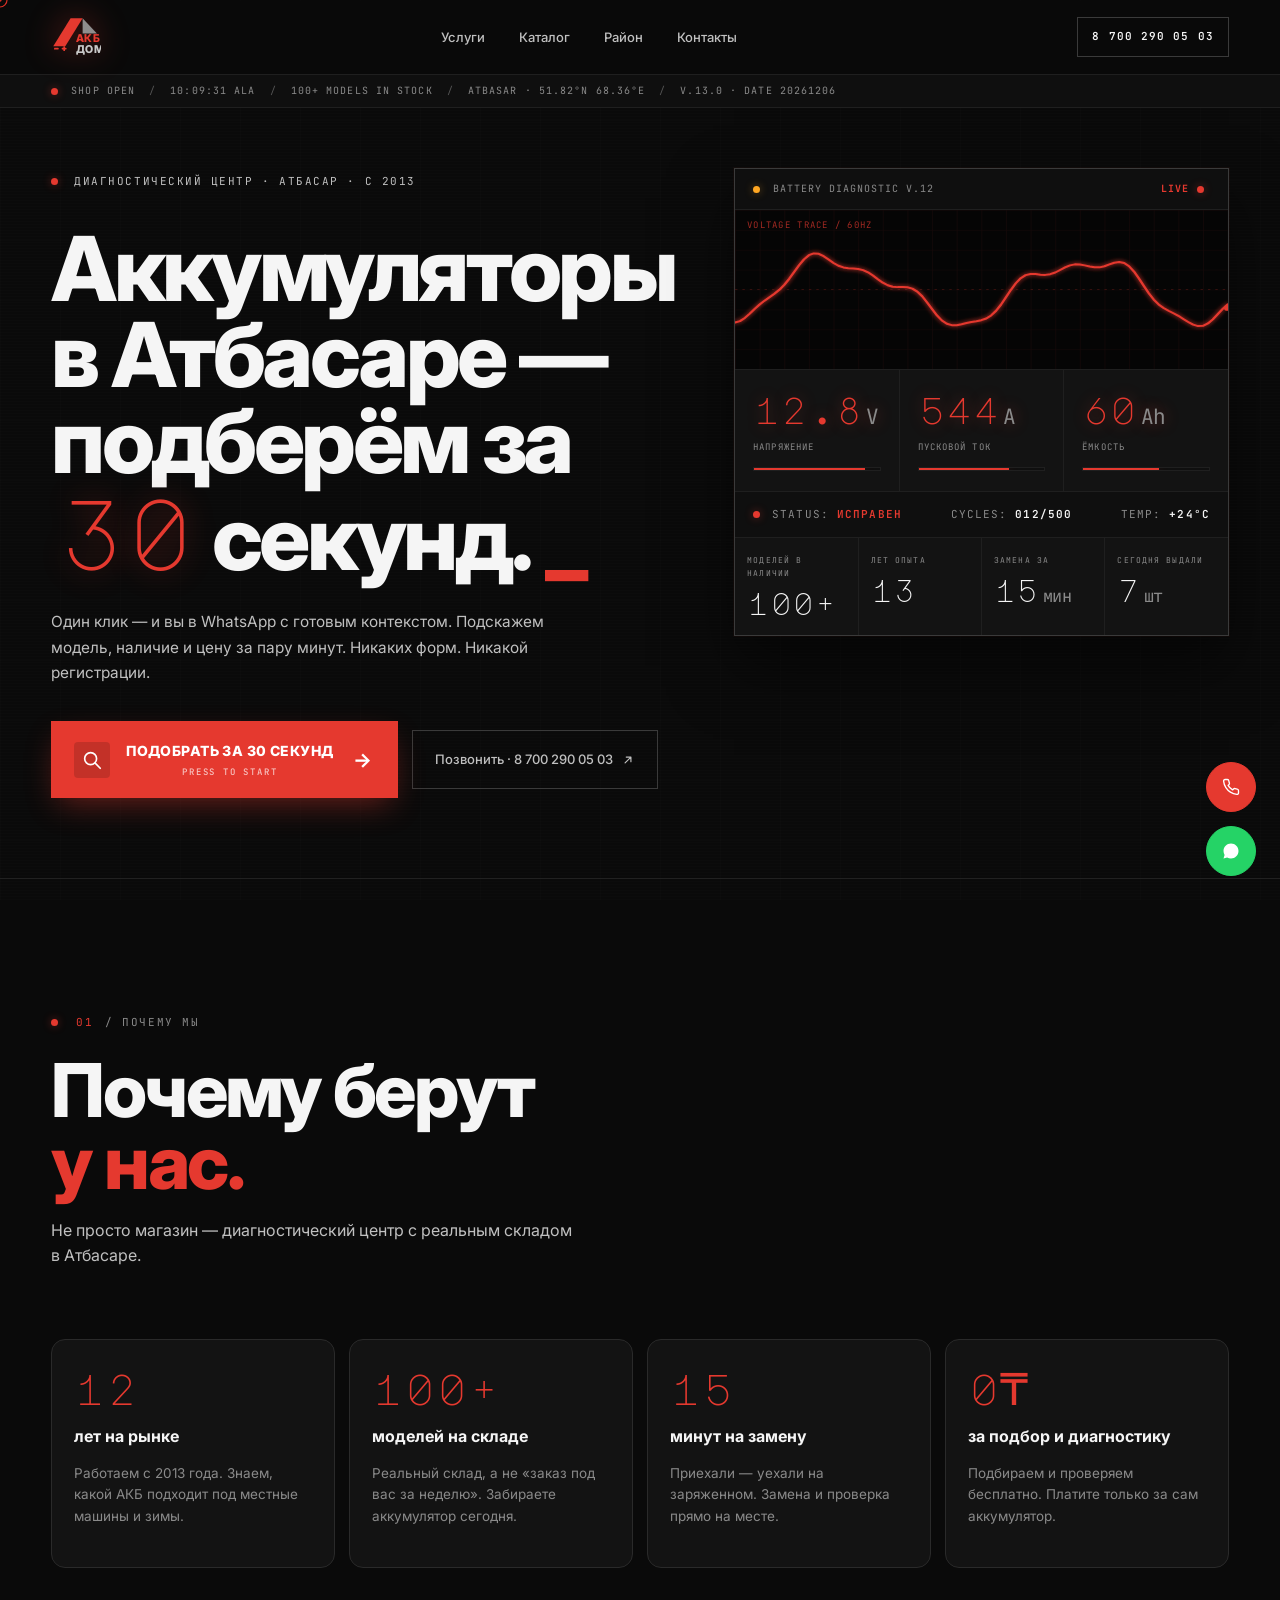
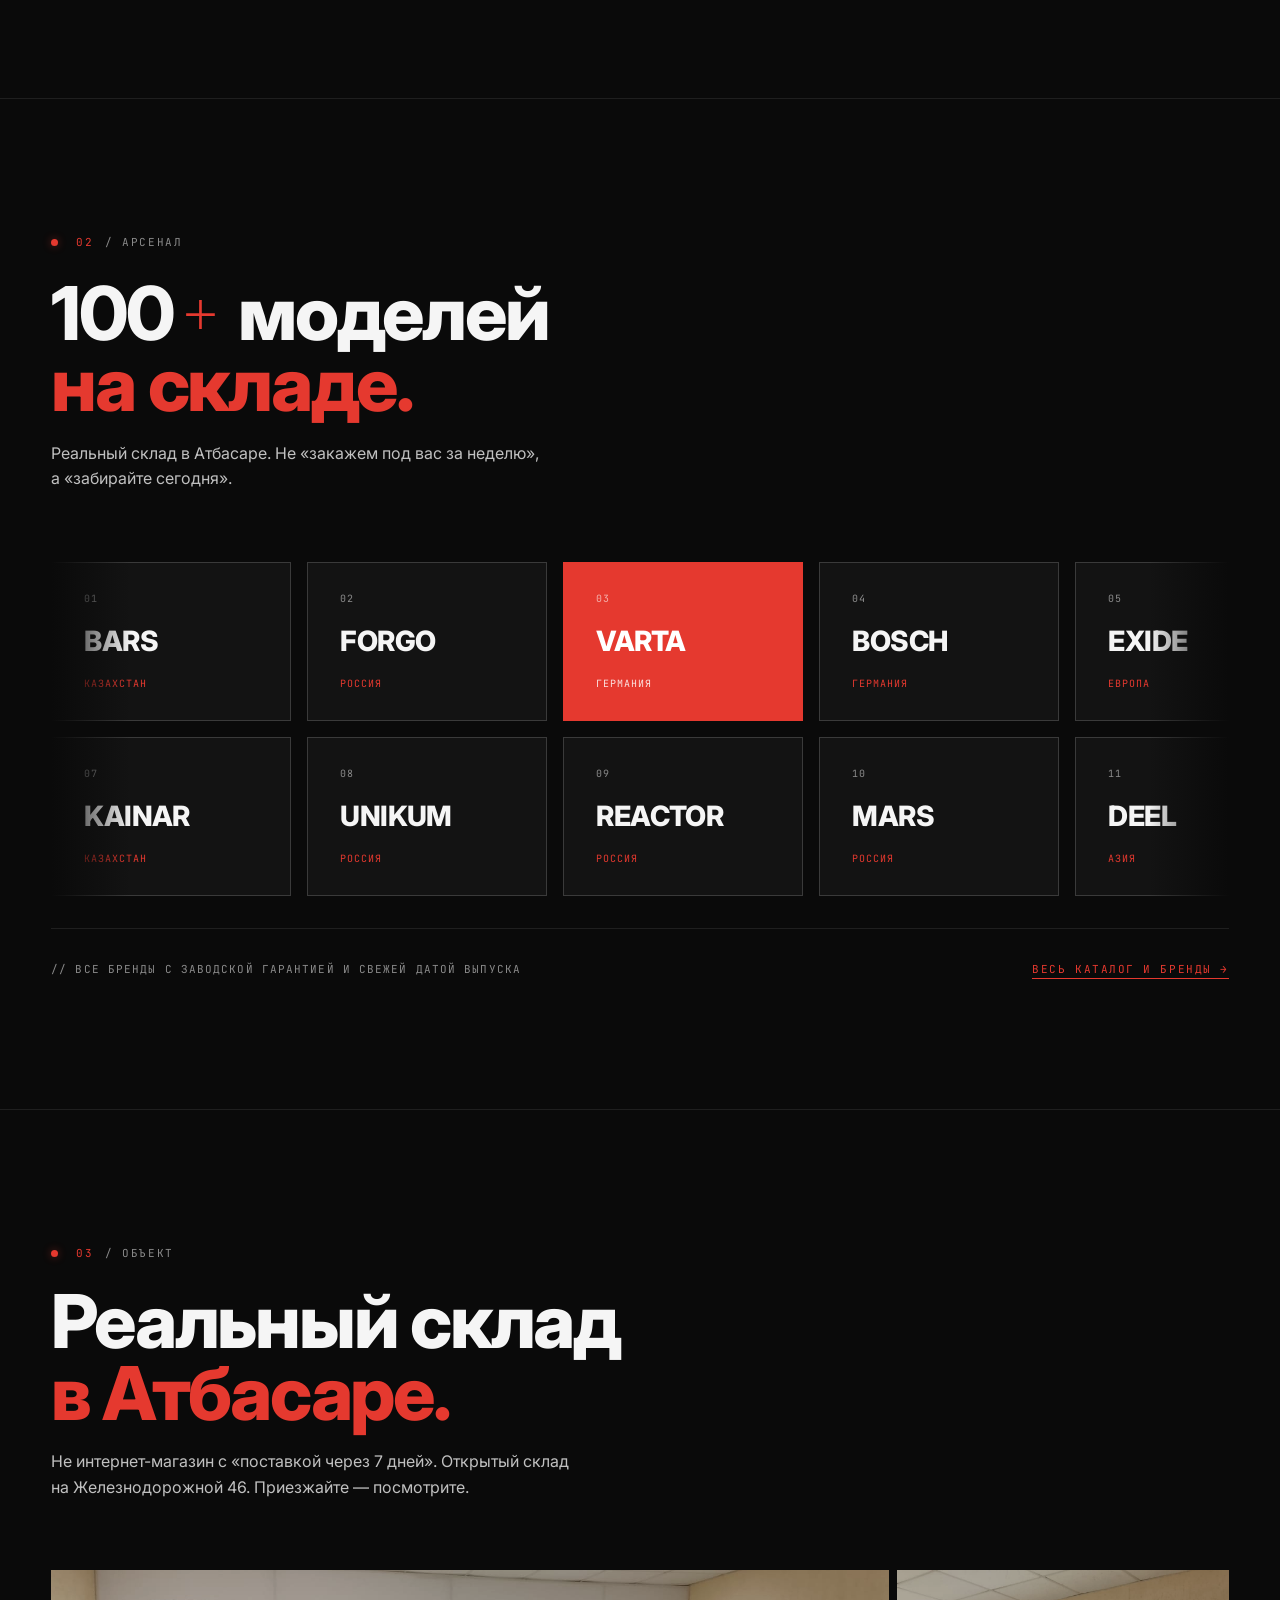
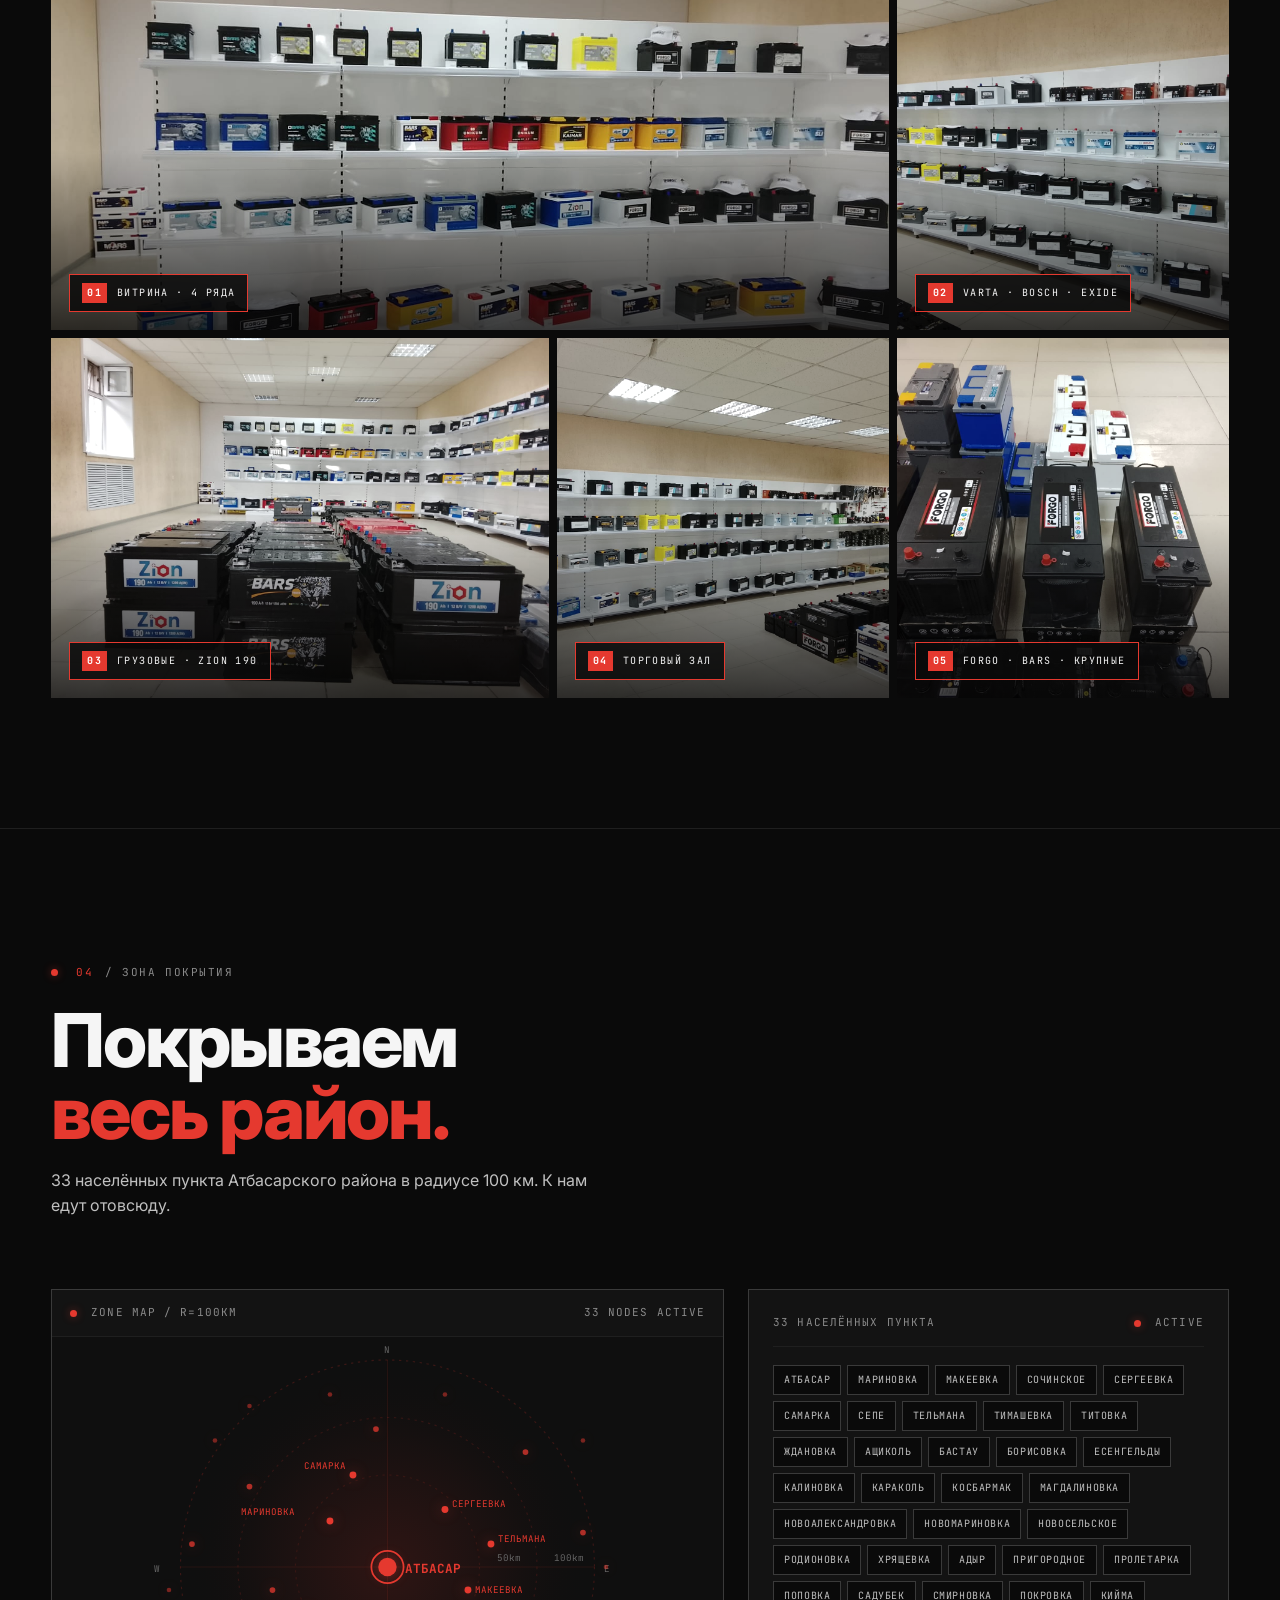
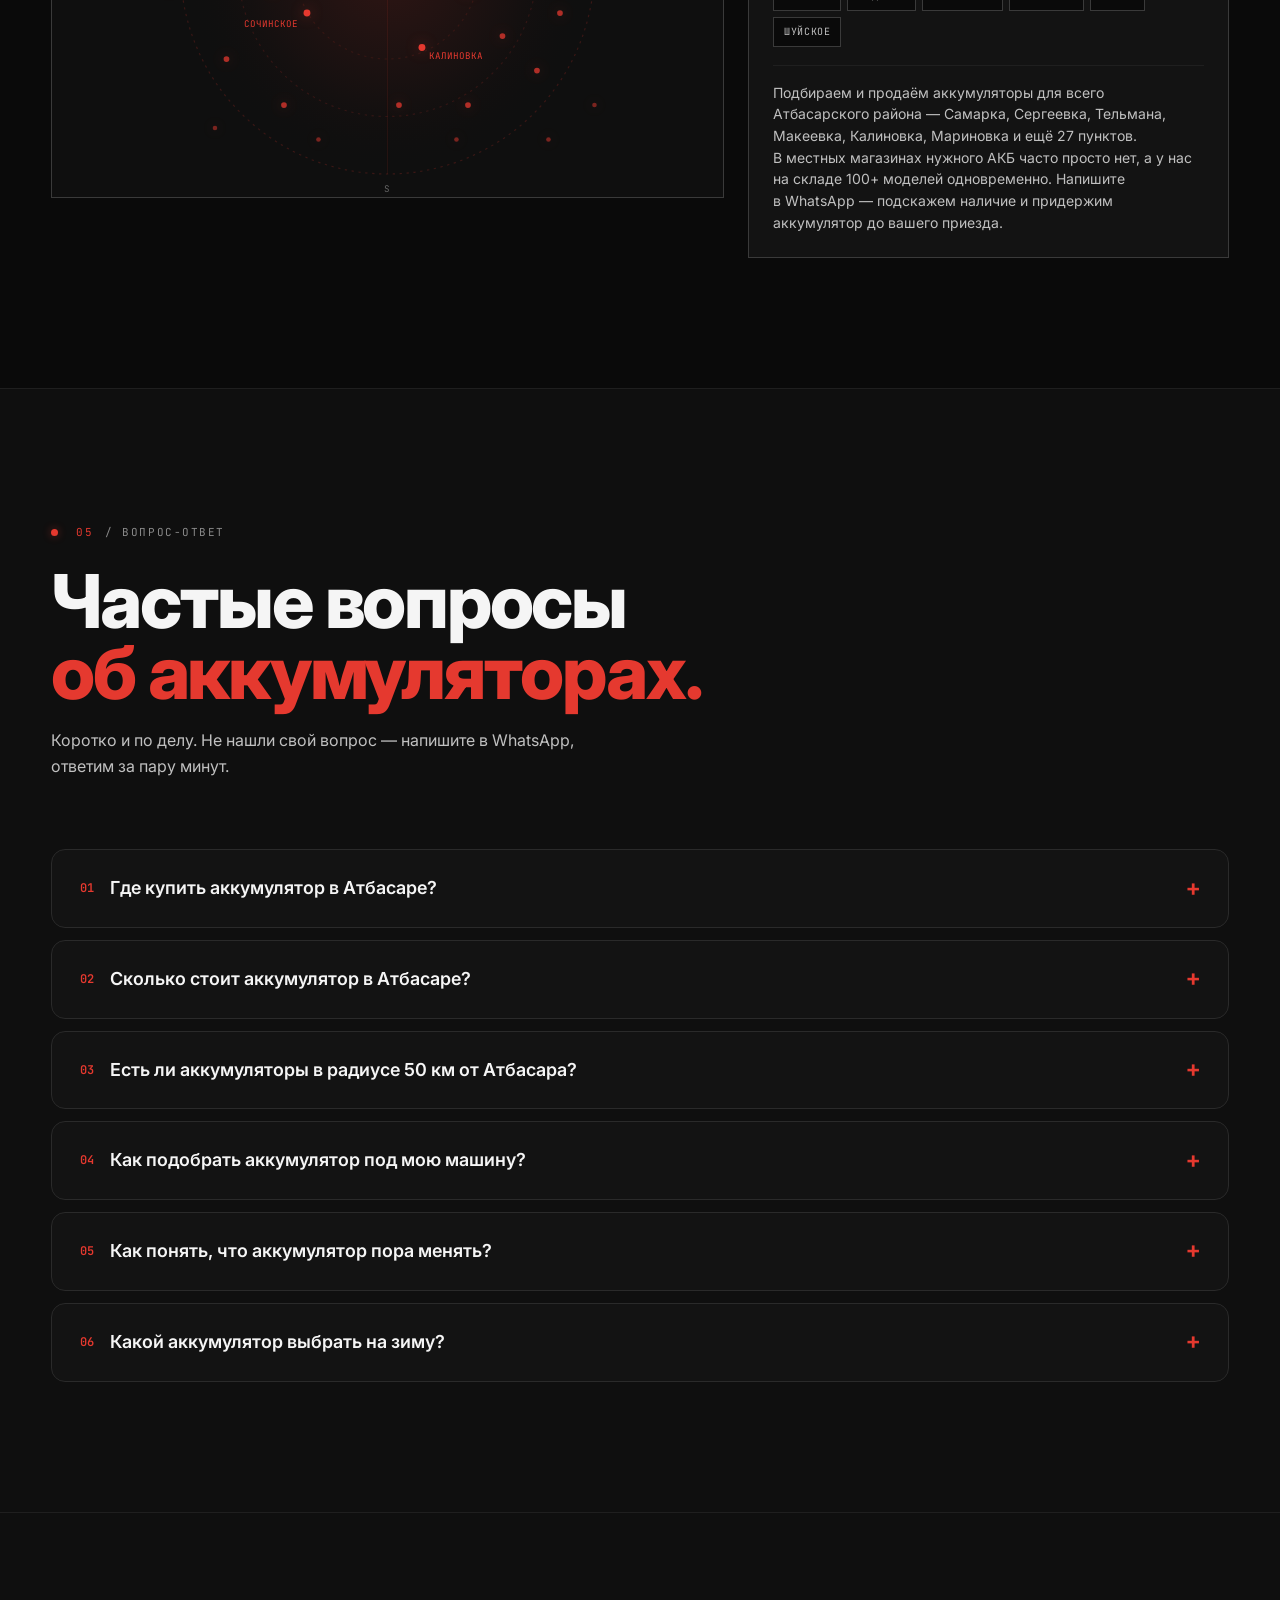
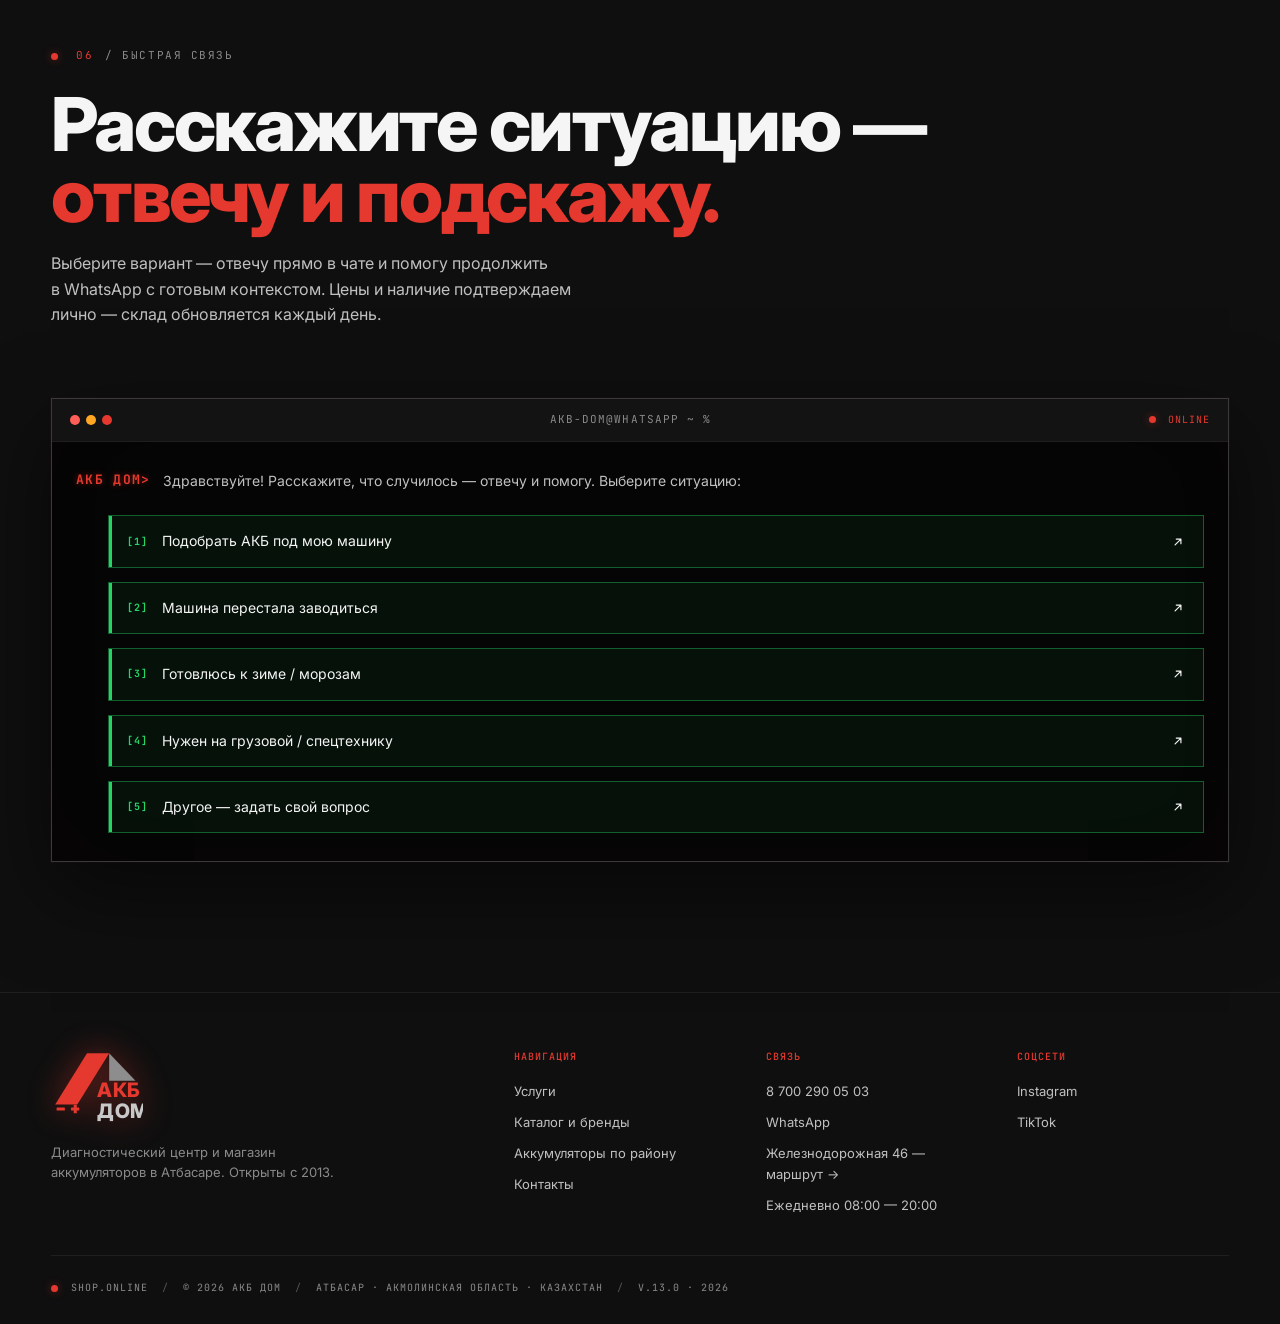
==== commit 76b9bd0f: "SEO/GEO: гео-ключ в H1 всех страниц, FAQ-блок + FAQPage на главной (вкл. вопрос про радиус 50 км) Co" ====
--- a/index.html
+++ b/index.html
@@ -305,6 +305,62 @@
   ]
 }
 </script>
+<script type="application/ld+json">
+{
+ "@context": "https://schema.org",
+ "@type": "FAQPage",
+ "mainEntity": [
+  {
+   "@type": "Question",
+   "name": "Где купить аккумулятор в Атбасаре?",
+   "acceptedAnswer": {
+    "@type": "Answer",
+    "text": "В магазине АКБ Дом на Железнодорожной 46 — это открытый склад со 100+ моделями в наличии. Работаем ежедневно с 08:00 до 20:00, с 2013 года. Подбор и диагностика бесплатные."
+   }
+  },
+  {
+   "@type": "Question",
+   "name": "Сколько стоит аккумулятор в Атбасаре?",
+   "acceptedAnswer": {
+    "@type": "Answer",
+    "text": "От 20 000 до 180 000 ₸ — зависит от ёмкости и бренда. Точную цену по вашей модели подтвердим в WhatsApp: склад обновляется каждый день."
+   }
+  },
+  {
+   "@type": "Question",
+   "name": "Есть ли аккумуляторы в радиусе 50 км от Атбасара?",
+   "acceptedAnswer": {
+    "@type": "Answer",
+    "text": "Да. Магазин находится в Атбасаре, и большинство сёл Атбасарского района лежит в радиусе 50 км — это 30–40 минут дороги. Из дальних пунктов района ехать до 100 км. Доставки по сёлам нет, но перед выездом напишите в WhatsApp — подберём модель и придержим аккумулятор до приезда."
+   }
+  },
+  {
+   "@type": "Question",
+   "name": "Как подобрать аккумулятор под мою машину?",
+   "acceptedAnswer": {
+    "@type": "Answer",
+    "text": "Подбор бесплатный и занимает около 30 секунд. Назовите марку, модель и год авто — или данные со старого аккумулятора. Учитываем ёмкость, пусковой ток и полярность."
+   }
+  },
+  {
+   "@type": "Question",
+   "name": "Как понять, что аккумулятор пора менять?",
+   "acceptedAnswer": {
+    "@type": "Answer",
+    "text": "Стартер крутит вяло, машина тяжело заводится по утрам, тускнеют фары, АКБ старше 4–5 лет. Заезжайте на бесплатную диагностику — проверим напряжение и пусковой ток и скажем честно, менять или ещё послужит."
+   }
+  },
+  {
+   "@type": "Question",
+   "name": "Какой аккумулятор выбрать на зиму?",
+   "acceptedAnswer": {
+    "@type": "Answer",
+    "text": "С запасом по пусковому току (CCA): в Атбасаре бывает до −40 °C. Берите модель не слабее заводской, а для дизеля и больших моторов — с запасом. Подберём бесплатно под вашу машину."
+   }
+  }
+ ]
+}
+</script>
 </head>
 <body>
 
@@ -414,10 +470,10 @@
         ДИАГНОСТИЧЕСКИЙ ЦЕНТР · АТБАСАР · С 2013
       </span>
       <h1 class="hero-h1">
-        Подбираем<br/>
-        аккумулятор<br/>
-        за <span class="big-num">30</span>&nbsp;секунд.
-        <span class="hero-cursor">_</span>
+        Аккумуляторы<br/>
+        в&nbsp;Атбасаре —<br/>
+        подберём за <span class="big-num">30</span>&nbsp;секунд.
+        <span class="hero-cursor" aria-hidden="true">_</span>
       </h1>
       <p class="hero-sub">
         Один клик — и&nbsp;вы&nbsp;в&nbsp;WhatsApp с&nbsp;готовым контекстом. Подскажем модель,
@@ -805,11 +861,53 @@
   </div>
 </section>
 
+<section class="section faq-sec" id="faq">
+  <div class="container">
+    <header class="sec-head">
+      <div class="sec-eyebrow mono">
+        <i class="dot phosphor"></i>05
+        <span class="sec-eyebrow-lbl">/ ВОПРОС-ОТВЕТ</span>
+      </div>
+      <h2 class="sec-h2">
+        Частые вопросы<br/>
+        <span class="ph">об аккумуляторах.</span>
+      </h2>
+      <p class="sec-sub">Коротко и&nbsp;по&nbsp;делу. Не&nbsp;нашли свой вопрос — напишите в&nbsp;WhatsApp, ответим за&nbsp;пару минут.</p>
+    </header>
+    <div class="faq-list">
+      <details class="faq-item">
+        <summary><span class="faq-q-num">01</span>Где купить аккумулятор в Атбасаре?</summary>
+        <div class="faq-a">В магазине АКБ Дом на Железнодорожной 46 — это открытый склад со 100+ моделями в наличии. Работаем ежедневно с 08:00 до 20:00, с 2013 года. Подбор и диагностика бесплатные.</div>
+      </details>
+      <details class="faq-item">
+        <summary><span class="faq-q-num">02</span>Сколько стоит аккумулятор в Атбасаре?</summary>
+        <div class="faq-a">От 20 000 до 180 000 ₸ — зависит от ёмкости и бренда. Точную цену по вашей модели подтвердим в WhatsApp: склад обновляется каждый день.</div>
+      </details>
+      <details class="faq-item">
+        <summary><span class="faq-q-num">03</span>Есть ли аккумуляторы в радиусе 50 км от Атбасара?</summary>
+        <div class="faq-a">Да. Магазин находится в Атбасаре, и большинство сёл Атбасарского района лежит в радиусе 50 км — это 30–40 минут дороги. Из дальних пунктов района ехать до 100 км. Доставки по сёлам нет, но перед выездом напишите в WhatsApp — подберём модель и придержим аккумулятор до приезда.</div>
+      </details>
+      <details class="faq-item">
+        <summary><span class="faq-q-num">04</span>Как подобрать аккумулятор под мою машину?</summary>
+        <div class="faq-a">Подбор бесплатный и занимает около 30 секунд. Назовите марку, модель и год авто — или данные со старого аккумулятора. Учитываем ёмкость, пусковой ток и полярность.</div>
+      </details>
+      <details class="faq-item">
+        <summary><span class="faq-q-num">05</span>Как понять, что аккумулятор пора менять?</summary>
+        <div class="faq-a">Стартер крутит вяло, машина тяжело заводится по утрам, тускнеют фары, АКБ старше 4–5 лет. Заезжайте на бесплатную диагностику — проверим напряжение и пусковой ток и скажем честно, менять или ещё послужит.</div>
+      </details>
+      <details class="faq-item">
+        <summary><span class="faq-q-num">06</span>Какой аккумулятор выбрать на зиму?</summary>
+        <div class="faq-a">С запасом по пусковому току (CCA): в Атбасаре бывает до −40 °C. Берите модель не слабее заводской, а для дизеля и больших моторов — с запасом. Подберём бесплатно под вашу машину.</div>
+      </details>
+    </div>
+  </div>
+</section>
+
 <section class="section ai-sec" id="diag">
   <div class="container">
     <header class="sec-head">
       <div class="sec-eyebrow mono">
-        <i class="dot phosphor"></i>05
+        <i class="dot phosphor"></i>06
         <span class="sec-eyebrow-lbl">/ БЫСТРАЯ СВЯЗЬ</span>
       </div>
       <h2 class="sec-h2">
